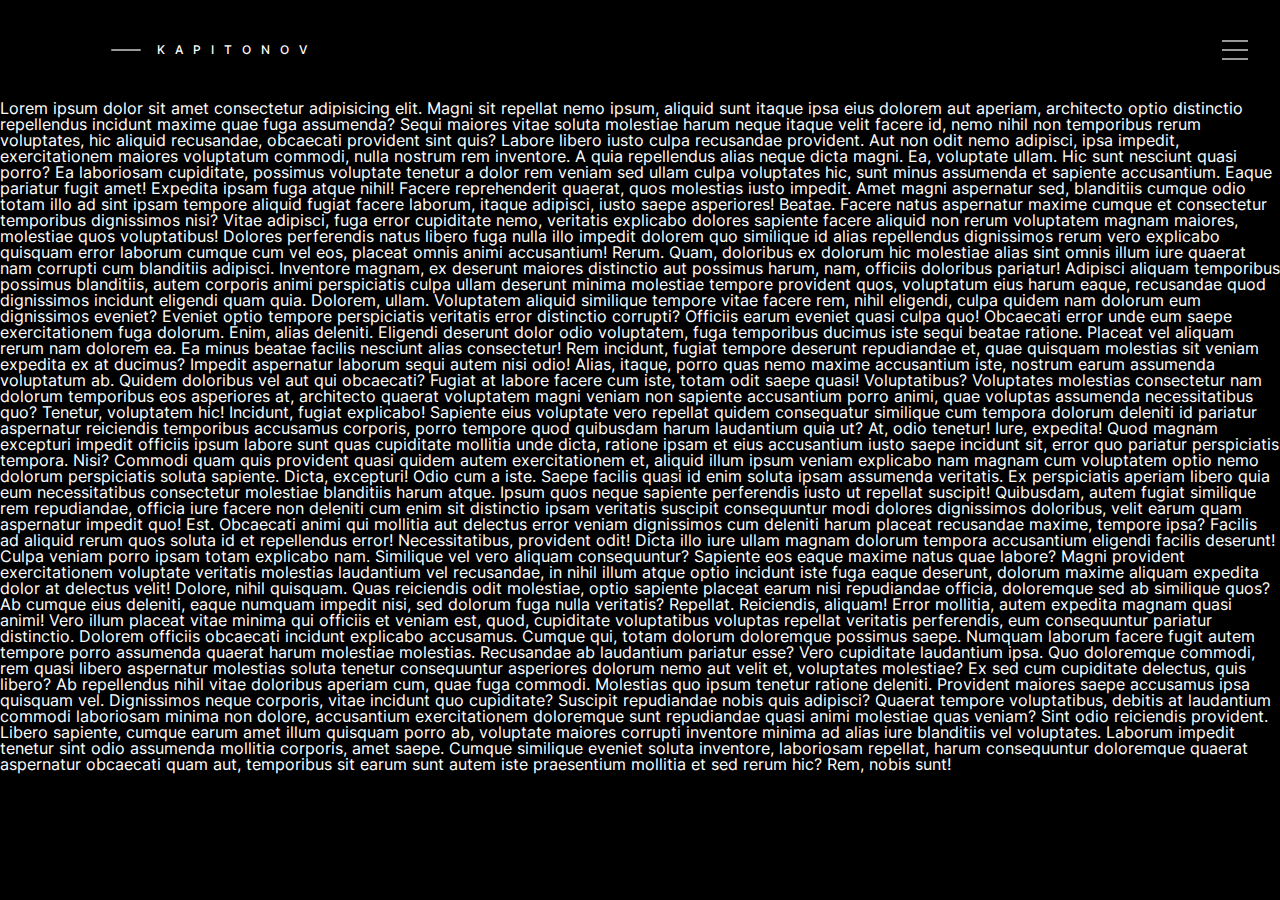
==== index.html @ 50b95941 "first commit" ====
<!DOCTYPE html>
<html lang="en">
<head>
    <title>Project</title>
    <meta charset="UTF-8">
    <meta name="format-detection" content="telephone=no">
    <link rel="stylesheet" href="css/style.min.css">
    <link rel="shortcut icon" href="favicon.ico">
    <meta name="viewport" content="width=device-width, initial-scale=1.0">
</head>

<body>
    <div class="wrapper">
        <!-- *Header -->
        <header class="header">
    <div class="header__container _container">
        <div class="header__body">
            <div class="header__logo header__logo">
                <span class="header__logo-name">
                    <span>i</span><span>v</span><span class="header__logo-inverted">v</span><span>n</span>
                </span>
                <span class="header__logo-surname">
                    <span>K</span>
                    <span>a</span>
                    <span>p</span>
                    <span>i</span>
                    <span>t</span>
                    <span>o</span>
                    <span>n</span>
                    <span>o</span>
                    <span>v</span>
                </span>
            </div>
            <div class="header__button">
                <div class="header__button-container _container">
                    <button class="icon-menu">
                        <span></span>
                        <span></span>
                        <span></span>
                    </button>
                </div>
            </div>
        </div>
    </div>
</header>
        <!-- *Page -->
        <main class="page">
            Lorem ipsum dolor sit amet consectetur adipisicing elit. Magni sit repellat nemo ipsum, aliquid sunt itaque
            ipsa eius dolorem aut aperiam, architecto optio distinctio repellendus incidunt maxime quae fuga assumenda?
            Sequi maiores vitae soluta molestiae harum neque itaque velit facere id, nemo nihil non temporibus rerum
            voluptates, hic aliquid recusandae, obcaecati provident sint quis? Labore libero iusto culpa recusandae
            provident.
            Aut non odit nemo adipisci, ipsa impedit, exercitationem maiores voluptatum commodi, nulla nostrum rem
            inventore. A quia repellendus alias neque dicta magni. Ea, voluptate ullam. Hic sunt nesciunt quasi porro?
            Ea laboriosam cupiditate, possimus voluptate tenetur a dolor rem veniam sed ullam culpa voluptates hic, sunt
            minus assumenda et sapiente accusantium. Eaque pariatur fugit amet! Expedita ipsam fuga atque nihil!
            Facere reprehenderit quaerat, quos molestias iusto impedit. Amet magni aspernatur sed, blanditiis cumque
            odio totam illo ad sint ipsam tempore aliquid fugiat facere laborum, itaque adipisci, iusto saepe
            asperiores! Beatae.
            Facere natus aspernatur maxime cumque et consectetur temporibus dignissimos nisi? Vitae adipisci, fuga error
            cupiditate nemo, veritatis explicabo dolores sapiente facere aliquid non rerum voluptatem magnam maiores,
            molestiae quos voluptatibus!
            Dolores perferendis natus libero fuga nulla illo impedit dolorem quo similique id alias repellendus
            dignissimos rerum vero explicabo quisquam error laborum cumque cum vel eos, placeat omnis animi accusantium!
            Rerum.
            Quam, doloribus ex dolorum hic molestiae alias sint omnis illum iure quaerat nam corrupti cum blanditiis
            adipisci. Inventore magnam, ex deserunt maiores distinctio aut possimus harum, nam, officiis doloribus
            pariatur!
            Adipisci aliquam temporibus possimus blanditiis, autem corporis animi perspiciatis culpa ullam deserunt
            minima molestiae tempore provident quos, voluptatum eius harum eaque, recusandae quod dignissimos incidunt
            eligendi quam quia. Dolorem, ullam.
            Voluptatem aliquid similique tempore vitae facere rem, nihil eligendi, culpa quidem nam dolorum eum
            dignissimos eveniet? Eveniet optio tempore perspiciatis veritatis error distinctio corrupti? Officiis earum
            eveniet quasi culpa quo!
            Obcaecati error unde eum saepe exercitationem fuga dolorum. Enim, alias deleniti. Eligendi deserunt dolor
            odio voluptatem, fuga temporibus ducimus iste sequi beatae ratione. Placeat vel aliquam rerum nam dolorem
            ea.
            Ea minus beatae facilis nesciunt alias consectetur! Rem incidunt, fugiat tempore deserunt repudiandae et,
            quae quisquam molestias sit veniam expedita ex at ducimus? Impedit aspernatur laborum sequi autem nisi odio!
            Alias, itaque, porro quas nemo maxime accusantium iste, nostrum earum assumenda voluptatum ab. Quidem
            doloribus vel aut qui obcaecati? Fugiat at labore facere cum iste, totam odit saepe quasi! Voluptatibus?
            Voluptates molestias consectetur nam dolorum temporibus eos asperiores at, architecto quaerat voluptatem
            magni veniam non sapiente accusantium porro animi, quae voluptas assumenda necessitatibus quo? Tenetur,
            voluptatem hic! Incidunt, fugiat explicabo!
            Sapiente eius voluptate vero repellat quidem consequatur similique cum tempora dolorum deleniti id pariatur
            aspernatur reiciendis temporibus accusamus corporis, porro tempore quod quibusdam harum laudantium quia ut?
            At, odio tenetur!
            Iure, expedita! Quod magnam excepturi impedit officiis ipsum labore sunt quas cupiditate mollitia unde
            dicta, ratione ipsam et eius accusantium iusto saepe incidunt sit, error quo pariatur perspiciatis tempora.
            Nisi?
            Commodi quam quis provident quasi quidem autem exercitationem et, aliquid illum ipsum veniam explicabo nam
            magnam cum voluptatem optio nemo dolorum perspiciatis soluta sapiente. Dicta, excepturi! Odio cum a iste.
            Saepe facilis quasi id enim soluta ipsam assumenda veritatis. Ex perspiciatis aperiam libero quia eum
            necessitatibus consectetur molestiae blanditiis harum atque. Ipsum quos neque sapiente perferendis iusto ut
            repellat suscipit!
            Quibusdam, autem fugiat similique rem repudiandae, officia iure facere non deleniti cum enim sit distinctio
            ipsam veritatis suscipit consequuntur modi dolores dignissimos doloribus, velit earum quam aspernatur
            impedit quo! Est.
            Obcaecati animi qui mollitia aut delectus error veniam dignissimos cum deleniti harum placeat recusandae
            maxime, tempore ipsa? Facilis ad aliquid rerum quos soluta id et repellendus error! Necessitatibus,
            provident odit!
            Dicta illo iure ullam magnam dolorum tempora accusantium eligendi facilis deserunt! Culpa veniam porro ipsam
            totam explicabo nam. Similique vel vero aliquam consequuntur? Sapiente eos eaque maxime natus quae labore?
            Magni provident exercitationem voluptate veritatis molestias laudantium vel recusandae, in nihil illum atque
            optio incidunt iste fuga eaque deserunt, dolorum maxime aliquam expedita dolor at delectus velit! Dolore,
            nihil quisquam.
            Quas reiciendis odit molestiae, optio sapiente placeat earum nisi repudiandae officia, doloremque sed ab
            similique quos? Ab cumque eius deleniti, eaque numquam impedit nisi, sed dolorum fuga nulla veritatis?
            Repellat.
            Reiciendis, aliquam! Error mollitia, autem expedita magnam quasi animi! Vero illum placeat vitae minima qui
            officiis et veniam est, quod, cupiditate voluptatibus voluptas repellat veritatis perferendis, eum
            consequuntur pariatur distinctio.
            Dolorem officiis obcaecati incidunt explicabo accusamus. Cumque qui, totam dolorum doloremque possimus
            saepe. Numquam laborum facere fugit autem tempore porro assumenda quaerat harum molestiae molestias.
            Recusandae ab laudantium pariatur esse?
            Vero cupiditate laudantium ipsa. Quo doloremque commodi, rem quasi libero aspernatur molestias soluta
            tenetur consequuntur asperiores dolorum nemo aut velit et, voluptates molestiae? Ex sed cum cupiditate
            delectus, quis libero?
            Ab repellendus nihil vitae doloribus aperiam cum, quae fuga commodi. Molestias quo ipsum tenetur ratione
            deleniti. Provident maiores saepe accusamus ipsa quisquam vel. Dignissimos neque corporis, vitae incidunt
            quo cupiditate?
            Suscipit repudiandae nobis quis adipisci? Quaerat tempore voluptatibus, debitis at laudantium commodi
            laboriosam minima non dolore, accusantium exercitationem doloremque sunt repudiandae quasi animi molestiae
            quas veniam? Sint odio reiciendis provident.
            Libero sapiente, cumque earum amet illum quisquam porro ab, voluptate maiores corrupti inventore minima ad
            alias iure blanditiis vel voluptates. Laborum impedit tenetur sint odio assumenda mollitia corporis, amet
            saepe.
            Cumque similique eveniet soluta inventore, laboriosam repellat, harum consequuntur doloremque quaerat
            aspernatur obcaecati quam aut, temporibus sit earum sunt autem iste praesentium mollitia et sed rerum hic?
            Rem, nobis sunt!
        </main>
        <!-- *footer -->
        <footer class="footer">
    <div class="footer__container _container">
        
    </div>
</footer>
    </div>
    <div class="popup popup_popup">
	<div class="popup__content">
		<div class="popup__body">
			<div class="popup__close"></div>
		</div>
	</div>
</div>
<div class="popup popup_massagename-message">
	<div class="popup__content">
		<div class="popup__body">
			<div class="popup__close"></div>
		</div>
	</div>
</div>
<div class="popup popup_video">
	<div class="popup__content">
		<div class="popup__body">
			<div class="popup__close popup__close_video"></div>
			<div class="popup__video _video"></div>
		</div>
	</div>
</div>

    <!-- Swiper -->
<!-- <script src="https://unpkg.com/swiper/swiper-bundle.min.js"></script> -->
<script src="js/vendors.min.js"></script>
<script src="js/app.min.js"></script>
</body>

</html>
---- css/style.min.css ----
@font-face {
  font-family: "icons";
  font-display: swap;
  src: url("../fonts/icons.woff2") format("woff2"), url("../fonts/icons.woff") format("woff");
  font-weight: 400;
  font-style: normal;
}
@font-face {
  font-family: "inter";
  font-display: swap;
  src: url("../fonts/inter-500.woff2") format("woff2"), url("../fonts/inter-500.woff") format("woff");
  font-weight: 500;
  font-style: normal;
}
@font-face {
  font-family: "inter";
  font-display: swap;
  src: url("../fonts/inter-regular.woff2") format("woff2"), url("../fonts/inter-regular.woff") format("woff");
  font-weight: 400;
  font-style: normal;
}
[class^=_icon-]:before,
[class*=" _icon-"]:before {
  font-family: "icons";
  font-style: normal;
  font-weight: normal;
  font-variant: normal;
  text-transform: none;
  line-height: 1;
  -webkit-font-smoothing: antialiased;
  -moz-osx-font-smoothing: grayscale;
}

._icon-subscribe:before {
  content: "\e909";
}

._icon-mail:before {
  content: "\e906";
}

._icon-arrow-right:before {
  content: "\e900";
}

._icon-audio:before {
  content: "\e901";
}

._icon-basket:before {
  content: "\e902";
}

._icon-calendar:before {
  content: "\e903";
}

._icon-facebook:before {
  content: "\e904";
}

._icon-instagram:before {
  content: "\e905";
}

._icon-phone:before {
  content: "\e907";
}

._icon-telegram:before {
  content: "\e908";
}

._icon-vk:before {
  content: "\e90a";
}

._icon-whatsupp:before {
  content: "\e90b";
}

._icon-youtube:before {
  content: "\e90c";
}

* {
  padding: 0px;
  margin: 0px;
  border: 0px;
}

*,
*:before,
*:after {
  box-sizing: border-box;
}

aside,
nav,
footer,
header,
section {
  display: block;
}

html {
  font-size: 1rempx;
}

html,
body {
  height: 100%;
  min-width: 320px;
}

body {
  line-height: 1;
  font-family: "inter";
  -ms-text-size-adjust: 100%;
  -moz-text-size-adjust: 100%;
  -webkit-text-size-adjust: 100%;
}

input,
button,
textarea {
  font-family: "inter";
  font-size: inherit;
}

input::-ms-clear {
  display: none;
}

button {
  cursor: pointer;
  background-color: inherit;
}

button::-moz-focus-inner {
  padding: 0;
  border: 0;
}

a,
a:visited {
  text-decoration: none;
}

a:hover {
  text-decoration: none;
}

ul li {
  list-style: none;
}

img {
  vertical-align: top;
}

h1,
h2,
h3,
h4,
h5,
h6 {
  font-weight: inherit;
  font-size: inherit;
}

body {
  color: #fff;
}
body._lock {
  overflow: hidden;
}

.wrapper {
  width: 100%;
  min-height: 100%;
  overflow: hidden;
  display: flex;
  flex-direction: column;
  background-color: #000000;
}
._container {
  max-width: 1255px;
  margin: 0 auto;
  padding-right: 20px;
  padding-left: 20px;
}

.btn {
  display: inline-flex;
  padding: 0px 0px;
}
.btn._fw {
  width: 100%;
}

.select {
  position: relative;
  z-index: 2;
}
.select__item {
  position: relative;
}
.select__title {
  color: #000;
  border: 1px solid #d9d9d9;
  background-color: #fff;
  cursor: pointer;
  border-radius: 4px;
}
@media (max-width: 63.99875empx) {
  .select__title {
    font-size: 18px;
  }
}
.select__value {
  display: flex;
  font-size: 14px;
  height: 30px;
  padding: 0px 15px;
  align-items: center;
  justify-content: space-between;
  flex-direction: row-reverse;
}
.select__value span {
  height: 1em;
  overflow: hidden;
  display: -webkit-box;
  -webkit-line-clamp: 1;
  -webkit-box-orient: vertical;
}
.select__value:before {
  content: "";
  display: inline-block;
  transition: all 0.3s ease 0s;
  width: 11px;
  height: 7px;
  background: url("../img/icons/select.svg") center/100% no-repeat;
}
.select__input {
  width: 100%;
  background-color: transparent;
  height: 100%;
}
.select__options {
  color: #000;
  position: absolute;
  top: 30px;
  border-radius: 0 0 4px 4px;
  min-width: 100%;
  left: 0;
  background-color: #fff;
  border: 1px solid #d9d9d9;
  border-top: 0;
  font-size: 14px;
  padding: 10px 0px 5px 0px;
}
@media (max-width: 63.99875empx) {
  .select__options {
    font-size: 18px;
  }
}
.select__option {
  cursor: pointer;
  padding: 5px 15px;
  margin: 0px 0px 0px 0px;
}
@media (any-hover: hover) {
  .select__option:hover {
    background: #d9d9d9;
  }
}
.select._active {
  z-index: 5;
}
.select._active .select__value:before {
  transform: rotate(-180deg);
}
.select._active .select__options {
  display: block;
}

input[type=text],
input[type=email],
input[type=tel],
textarea {
  -webkit-appearance: none;
  -moz-appearance: none;
  appearance: none;
}
input[type=text]:focus,
input[type=email]:focus,
input[type=tel]:focus,
textarea:focus {
  outline: none;
}

.input {
  border-radius: 0 !important;
  width: 100%;
  height: 100%;
  display: block;
  padding: 0px 20px;
  background-color: transparent;
}
textarea.input {
  resize: none;
}

.checkbox {
  position: relative;
  z-index: 2;
  display: inline-block;
}
.checkbox__input {
  position: absolute;
  width: 0;
  height: 0;
  opacity: 0;
  visibility: hidden;
}
.checkbox__input:checked + .checkbox__text:before {
  background: blue url("../img/icons/check.svg") center no-repeat;
}
.checkbox__text {
  display: inline-flex;
  align-items: center;
  position: relative;
  font-size: 16px;
  color: #000;
  letter-spacing: -0.3px;
  line-height: 1.25;
  cursor: pointer;
}
.checkbox__text:before {
  content: "";
  align-self: flex-start;
  margin: 0px 14px 0px 0px;
  flex: 0 0 20px;
  left: 0;
  top: 0;
  width: 20px;
  height: 18px;
  background: #fff;
  border: 1px solid #a7a9ac;
}
.checkbox a {
  color: blue;
  text-decoration: underline;
}
@media (any-hover: hover) {
  .checkbox a:hover {
    text-decoration: none;
  }
}
.checkbox._error .checkbox__text:before {
  border: 1px solid #ee1212;
}

.options {
  display: flex;
  flex-direction: column;
  align-items: flex-start;
}
.options__item {
  position: relative;
  cursor: pointer;
}
.options__input {
  position: absolute;
  width: 0;
  height: 0;
  opacity: 0;
  left: 0;
  top: 0;
  visibility: hidden;
}
.options__input:checked + .options__text:after {
  transform: scale(1);
}
.options__text {
  display: inline-flex;
  align-items: center;
  position: relative;
  font-size: 16px;
  color: #000;
  letter-spacing: -0.3px;
  line-height: 1.25;
}
.options__text:before {
  content: "";
  align-self: flex-start;
  margin: 0px 14px 0px 0px;
  flex: 0 0 20px;
  left: 0;
  top: 0;
  border-radius: 50%;
  width: 20px;
  height: 18px;
  background: #fff;
  border: 1px solid #a7a9ac;
}
.options__text:after {
  content: "";
  transition: all 0.3s ease 0s;
  transform: scale(0);
  width: 10px;
  height: 10px;
  border-radius: 50%;
  background-color: blue;
  position: absolute;
  left: 5px;
  top: 4px;
}

.quantity {
  width: 88px;
  height: 40px;
  display: flex;
  border: 1px solid rgba(166, 166, 166, 0.45);
}
.quantity__button {
  flex: 0 0 30px;
  position: relative;
  cursor: pointer;
}
.quantity__button::before, .quantity__button::after {
  content: "";
  position: absolute;
  top: 50%;
  left: 50%;
  transition: all 0.3s ease 0s;
  margin: 0px 0px 0px -4.5px;
  background-color: #a6a6a6;
  width: 9px;
  height: 1px;
}
@media (any-hover: hover) {
  .quantity__button:hover::before, .quantity__button:hover::after {
    background-color: rgba(0, 0, 0, 0.5);
  }
}
.quantity__button_plus::before {
  transform: rotate(-90deg);
}
.quantity__input {
  flex: 1 1 auto;
}
.quantity__input input {
  height: 100%;
  color: #a6a6a6;
  font-size: 12px;
  width: 100%;
  text-align: center;
}

.range__slider {
  margin: 0px 0px 30px 0px;
}
.range__inputs {
  display: flex;
  justify-content: space-between;
}
.range__inputs .input {
  height: 40px;
  border: 1px solid gray;
  border-radius: 4px;
  padding: 0px 10px;
}
.range__inputs .input:not(:last-child) {
  margin: 0px 20px 0px 0px;
}

._ibg {
  position: relative;
}
._ibg img {
  position: absolute;
  width: 100%;
  height: 100%;
  top: 0;
  left: 0;
  object-fit: cover;
}

._video {
  position: relative;
  overflow: hidden;
  height: 0;
  padding-bottom: 56.25%;
}
._video video,
._video iframe,
._video object,
._video embed {
  position: absolute;
  top: 0;
  left: 0;
  width: 100%;
  height: 100%;
}

.videobg video,
.videobg iframe,
.videobg object,
.videobg embed {
  position: fixed;
  top: 50%;
  left: 50%;
  min-width: 100%;
  min-height: 100%;
  width: auto;
  height: auto;
  z-index: -100;
  transform: translateX(-50%) translateY(-50%);
  background-size: cover;
}

#map {
  background: url("../img/icons/loading.gif") center/50px no-repeat;
}

.swiper {
  overflow: hidden;
}

.swiper-wrapper {
  width: 100%;
  height: 100%;
  box-sizing: content-box;
  display: flex;
  position: relative;
}

.swiper-container-vertical .swiper-wrapper {
  flex-direction: column;
}

.swiper-container-autoheight .swiper-wrapper {
  align-items: flex-start;
}

.swiper-container-initialized .swiper-slide {
  flex-shrink: 0;
}

.swiper-container-android .swiper-slide,
.swiper-container-android .swiper-wrapper {
  transform: translate3d(0px, 0, 0);
}

.swiper-button-lock {
  display: none !important;
}

._tabs-block {
  display: none;
}
._tabs-block._active {
  display: block;
}

._item._pc:hover ._item__content, ._item._change ._item__content {
  opacity: 1;
  visibility: visible;
  transform: translate(0px, 0px);
}

._item {
  position: relative;
}
._item__link {
  color: inherit;
  cursor: pointer;
  user-select: none;
}
._item__content {
  position: absolute;
  min-width: 100%;
  top: 100%;
  left: 0;
  background-color: #fff;
  z-index: 5;
  opacity: 0;
  visibility: hidden;
  transform: translate(0px, 10%);
  transition: all 0.3s ease 0s;
}

@keyframes hide {
  0% {
    visibility: visible;
    height: 100px;
  }
  100% {
    visibility: hidden;
    width: 0;
    flex: 0 0 0;
    height: 0;
    margin: 0;
    padding: 0;
    font-size: 0;
  }
}
.popup {
  -webkit-overflow-scrolling: touch;
  z-index: 100;
  padding: 30px 10px;
  position: fixed;
  top: 0px;
  left: 0;
  width: 100%;
  height: 100%;
  transition: visibility 0.8s ease 0s;
  visibility: hidden;
}
.popup::before {
  content: "";
  background-color: rgba(0, 0, 0, 0.9);
  position: fixed;
  width: 100%;
  height: 100%;
  top: 0;
  left: 0;
  opacity: 0;
  transition: opacity 0.8s ease 0s;
}
.popup._active {
  overflow: auto;
  visibility: visible;
}
.popup._active::before {
  opacity: 1;
}
.popup._active .popup__body {
  transition: all 0.3s ease 0.2s;
  transform: scale(1);
}
.popup__content {
  display: flex;
  justify-content: center;
  align-items: center;
  min-height: 100%;
  flex: 1 1 auto;
  width: 100%;
}
.popup__body {
  transform: scale(0);
  transition: all 0.3s ease 0s;
  background-color: #666;
  padding: 50px;
  width: 100%;
  max-width: 800px;
}
.popup__close {
  width: 18px;
  height: 18px;
  position: absolute;
  top: 3px;
  right: 3px;
  cursor: pointer;
  z-index: 30;
  background: url("../img/icons/close.svg") 0 0 no-repeat;
}

.header__body {
  display: flex;
  justify-content: space-between;
  align-items: center;
  min-height: 100px;
}
.header__logo {
  font-size: 12px;
  line-height: 166.6666666667%;
  text-transform: uppercase;
  font-weight: 500;
  display: flex;
  min-height: 6.4166666667em;
  user-select: none;
}
.header__logo-name {
  display: flex;
  align-items: center;
  margin: 0px 1.6666666667em 0px 0px;
}
@media (any-hover: hover) {
  .header__logo-name:hover span {
    opacity: 1;
    visibility: visible;
  }
}
.header__logo-name span {
  opacity: 0;
  visibility: hidden;
}
@media (any-hover: hover) {
  .header__logo-name span {
    transition: all 0.8s ease 0s;
  }
}
.header__logo-name span:not(:last-child) {
  margin: 0px 0.8333333333em 0px 0px;
}
.header__logo-inverted {
  transform: rotate(180deg);
}
.header__logo-surname {
  display: flex;
  align-items: center;
}
.header__logo-surname::before {
  content: "";
  width: 2.5em;
  height: 0.125em;
  background: #999999;
  border-radius: 0.8333333333em;
  margin: 0px 1.3333333333em 0px 0px;
}
.header__logo-surname span:not(:last-child) {
  margin: 0px 0.8333333333em 0px 0px;
}
.header__button {
  display: block;
  position: fixed;
  width: 100%;
  left: 0;
  top: 40px;
}
.header__button-container {
  display: flex;
  justify-content: flex-end;
}

.icon-menu {
  display: block;
  position: relative;
  width: 26px;
  height: 20px;
  cursor: pointer;
  z-index: 5;
}
.icon-menu span {
  transition: all 0.3s ease 0s;
  position: absolute;
  left: 0px;
  width: 100%;
  height: 2px;
  background-color: #999999;
}
.icon-menu span:nth-child(2) {
  top: 50%;
  transform: translate(0px, -50%) scale(1);
}
.icon-menu span:first-child {
  top: 0;
}
.icon-menu span:last-child {
  bottom: 0;
}
.icon-menu._active span:nth-child(2) {
  transform: translate(0px, -50%) scale(0);
}
.icon-menu._active span:first-child {
  transform: translate(0px, -50%) rotate(-45deg);
  top: 50%;
}
.icon-menu._active span:last-child {
  transform: translate(0px, 50%) rotate(45deg);
  bottom: 50%;
}

.page {
  flex: 1 1 auto;
}
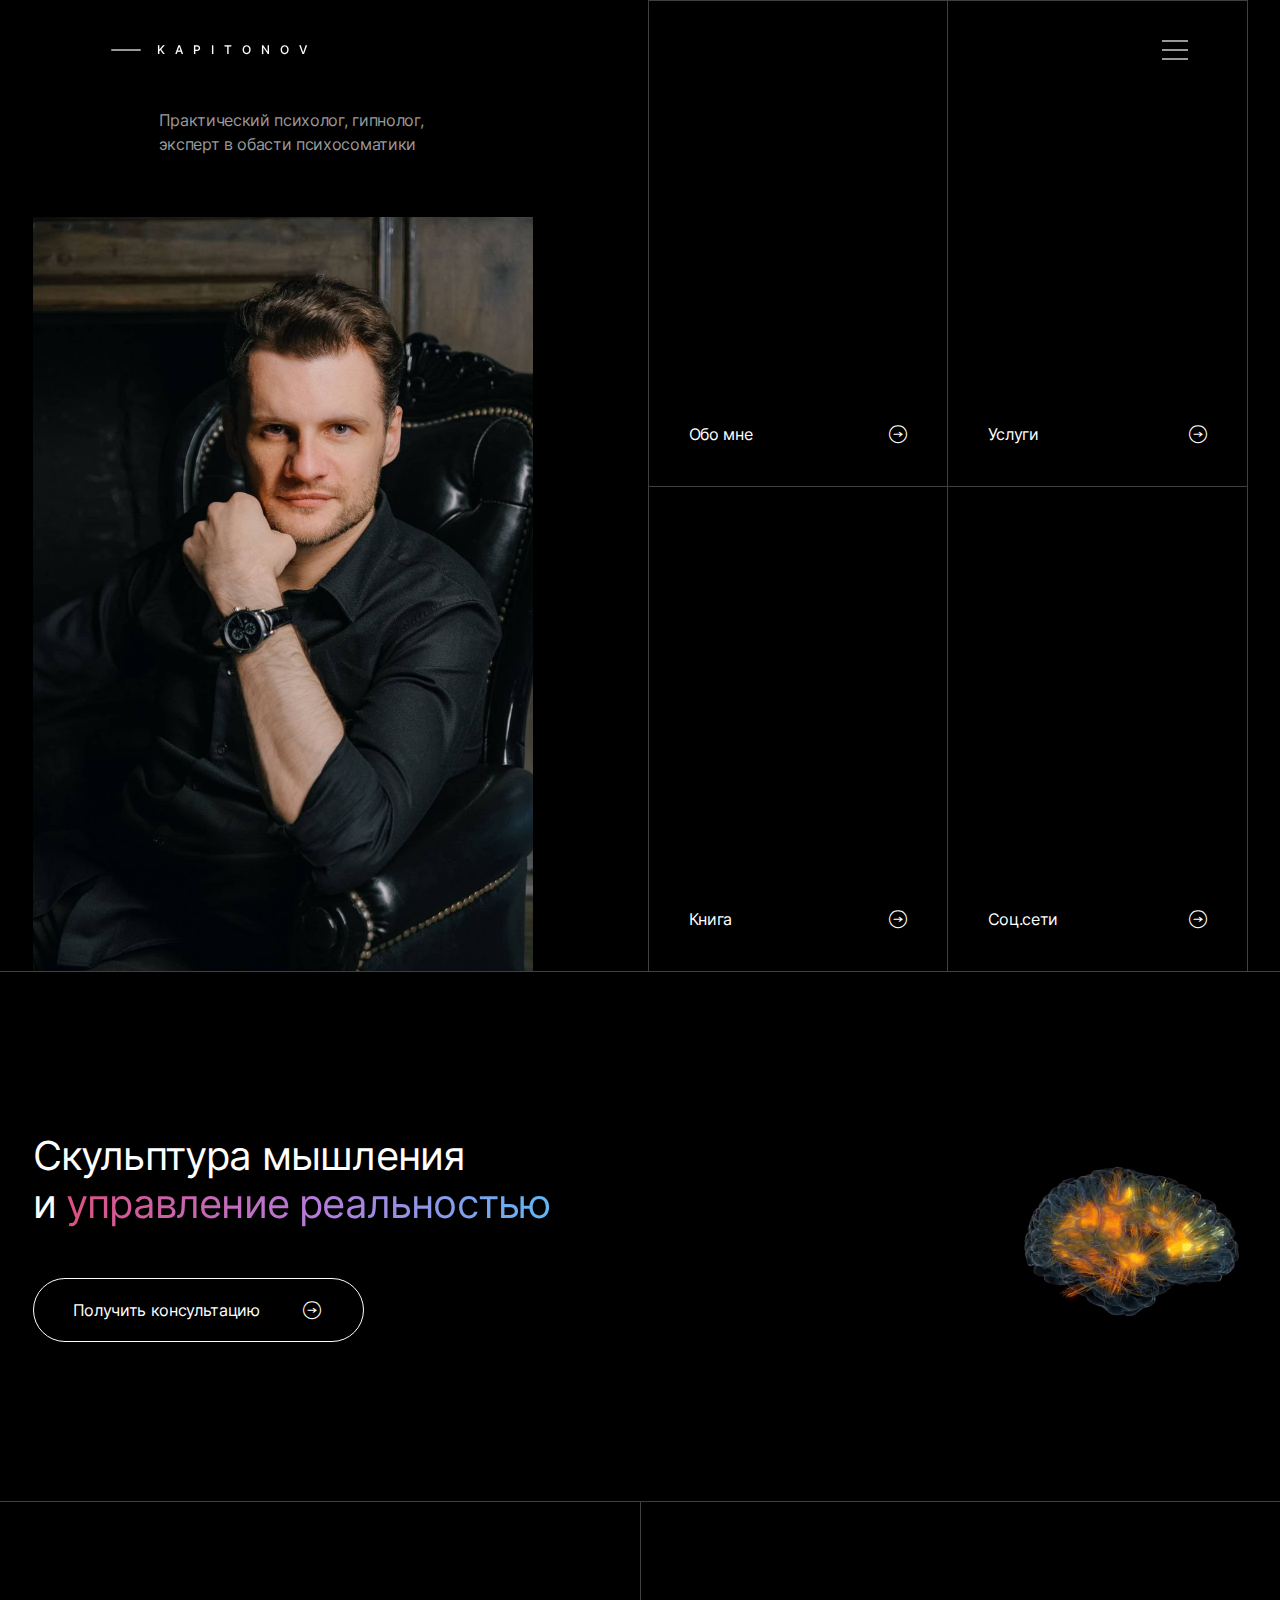
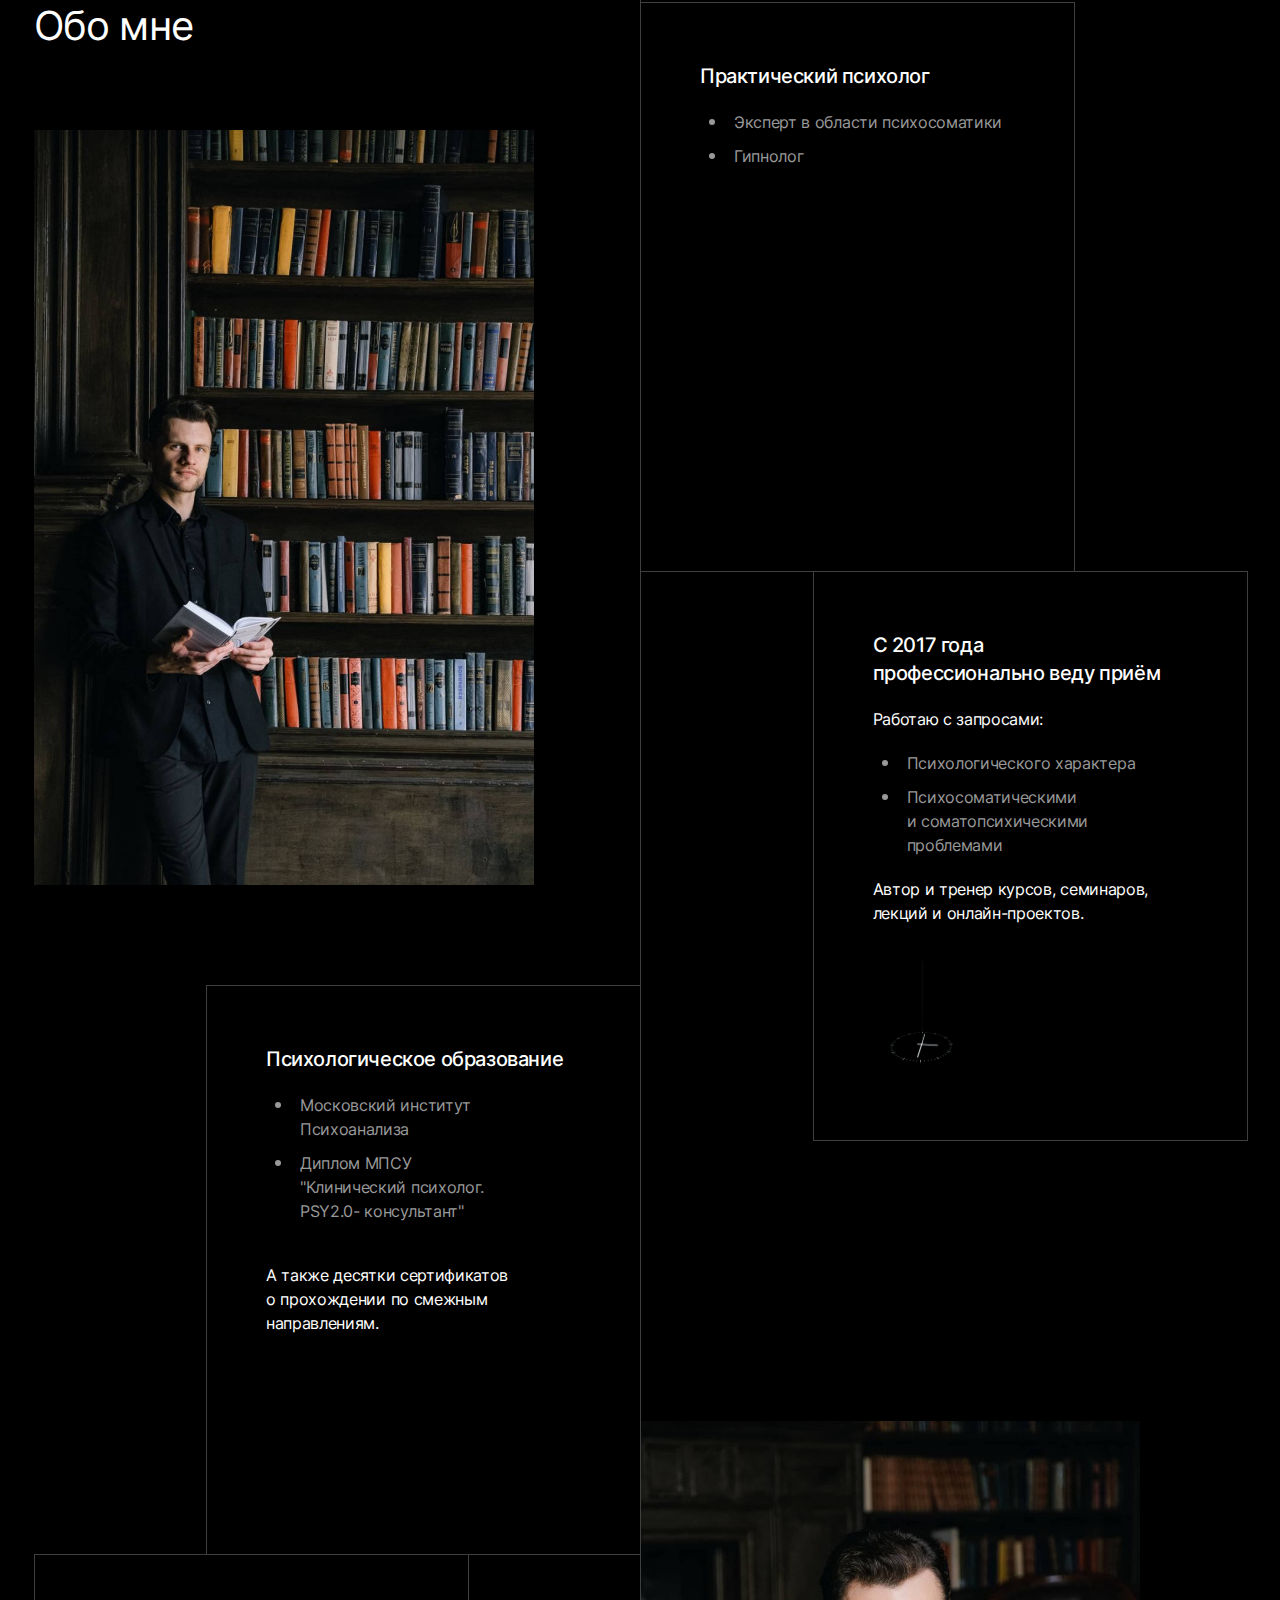
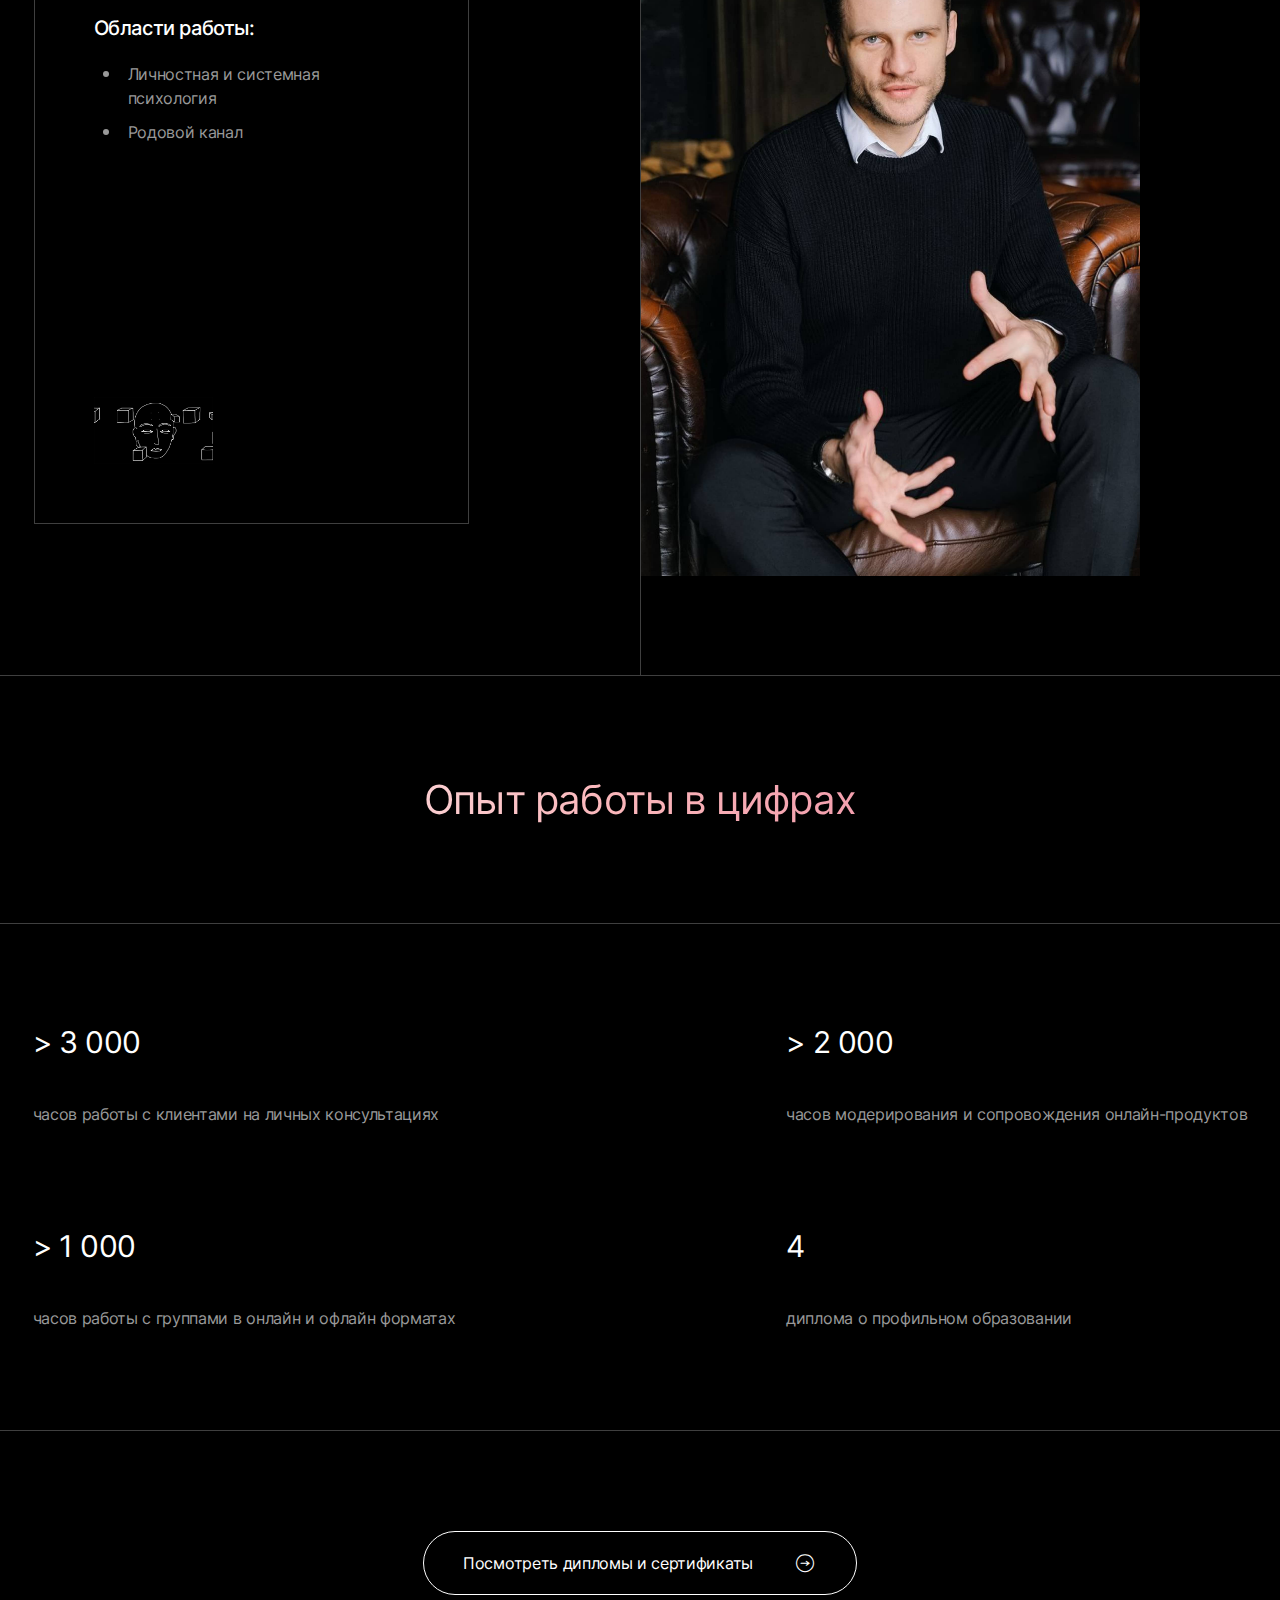
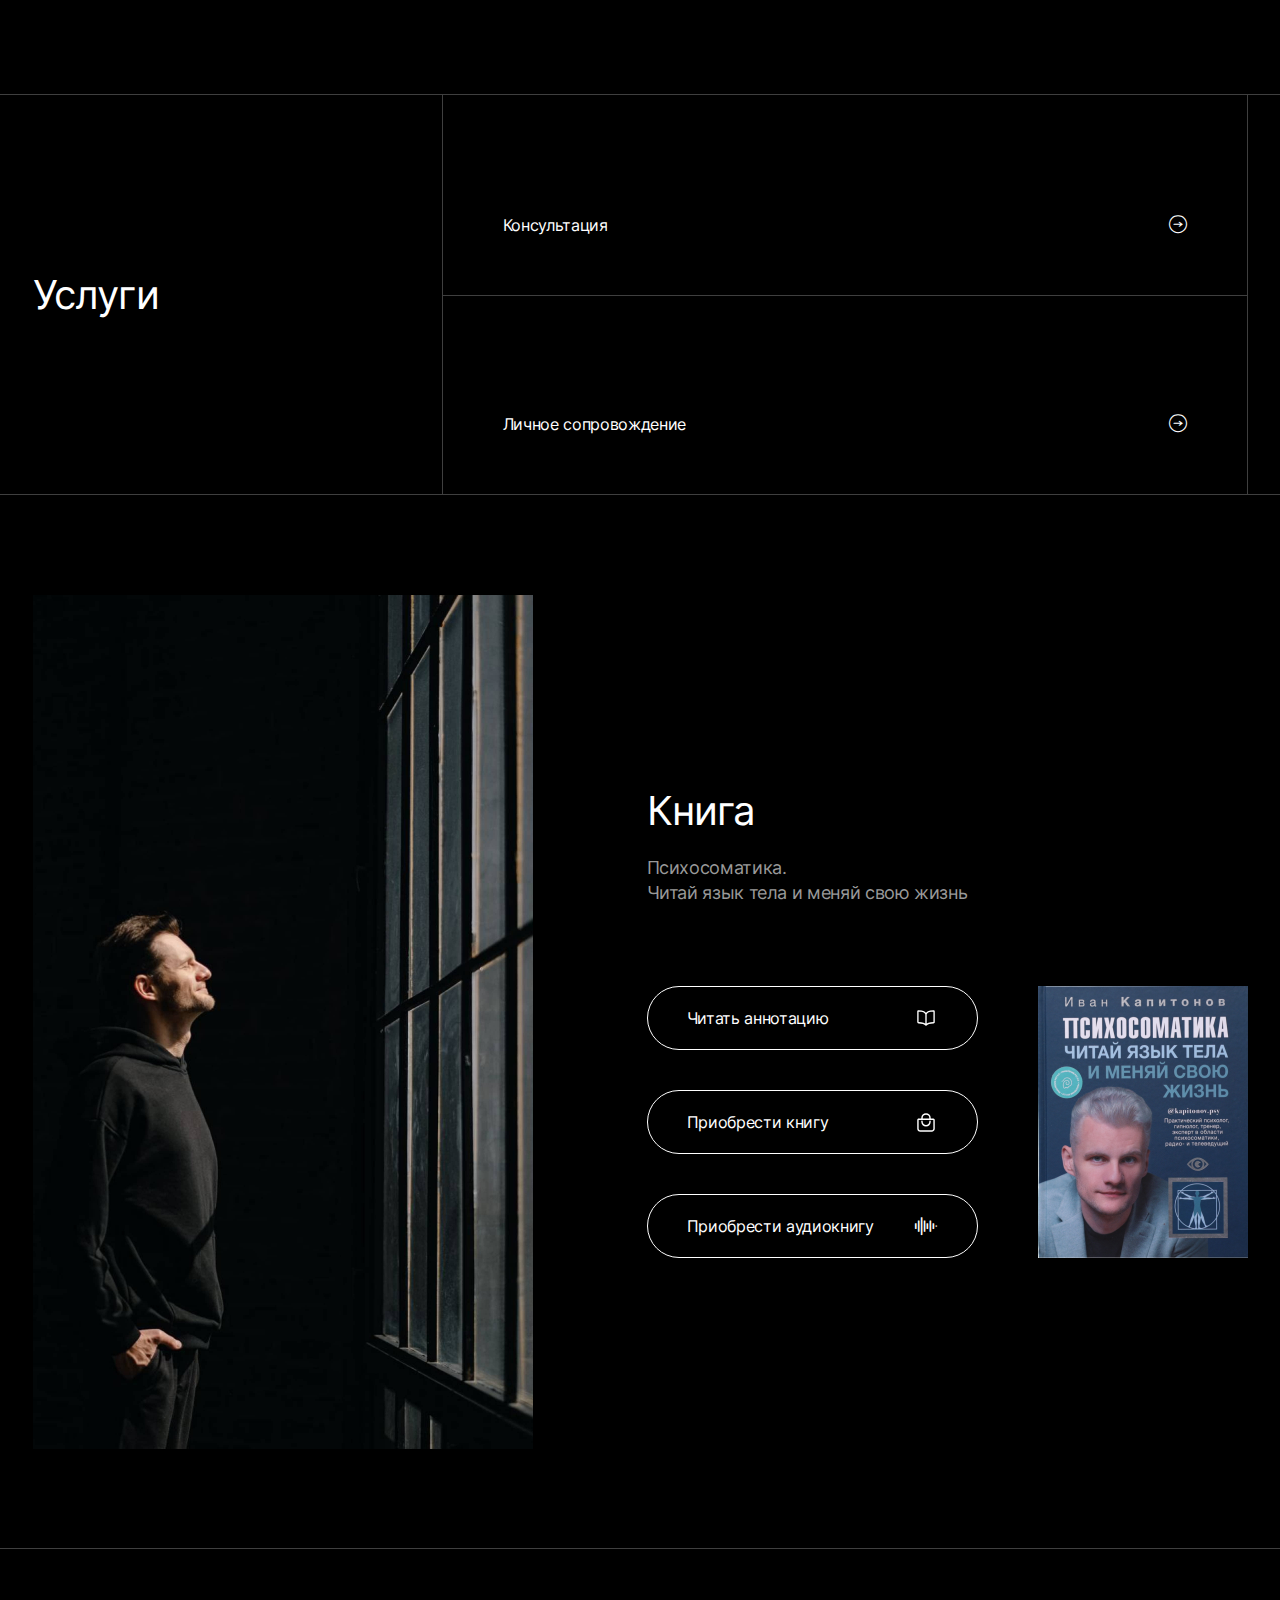
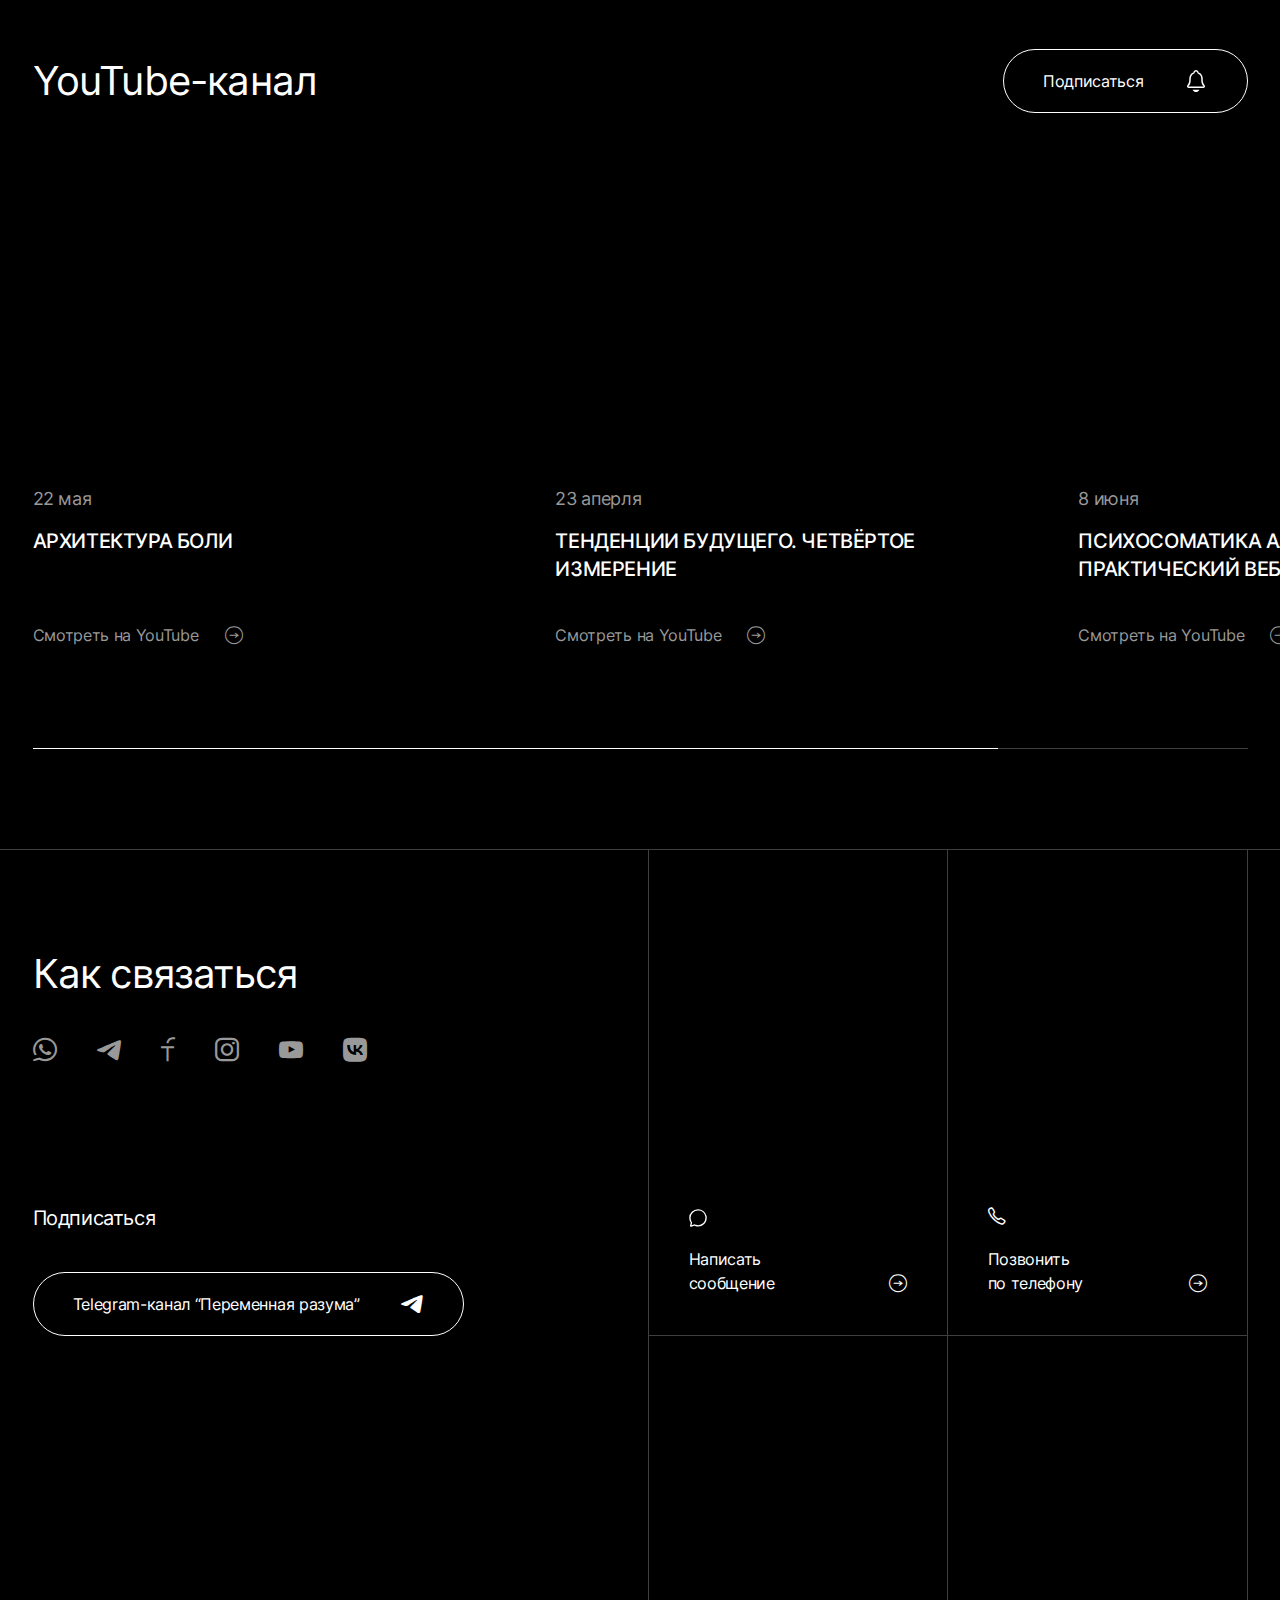
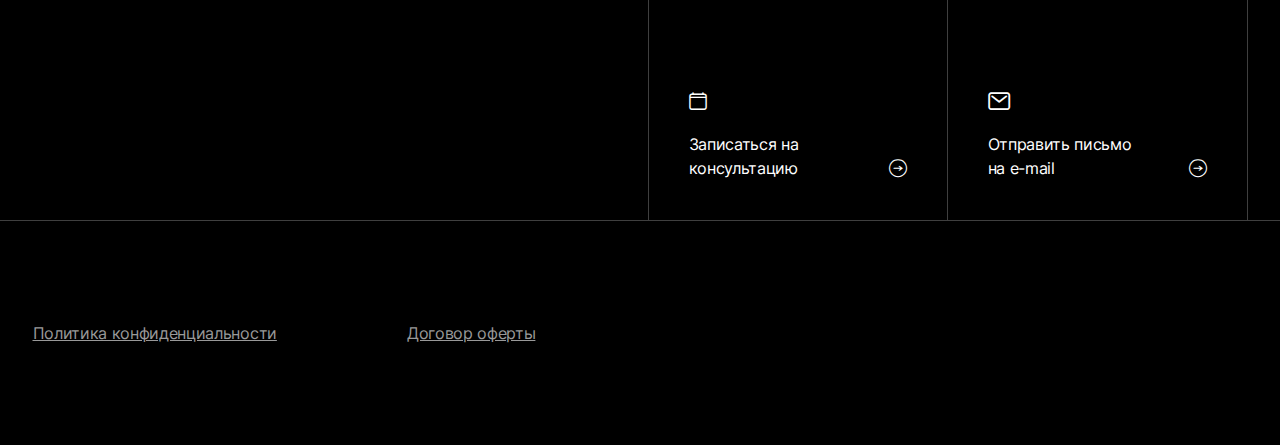
==== commit a6d3e2af: "вфвф" ====
--- a/index.html
+++ b/index.html
@@ -1,7 +1,7 @@
 <!DOCTYPE html>
 <html lang="en">
 <head>
-    <title>Project</title>
+    <title>Main</title>
     <meta charset="UTF-8">
     <meta name="format-detection" content="telephone=no">
     <link rel="stylesheet" href="css/style.min.css">
@@ -9,30 +9,36 @@
     <meta name="viewport" content="width=device-width, initial-scale=1.0">
 </head>
 
+<style>
+    .page {
+        min-height: 110vh;
+    }
+</style>
+
 <body>
     <div class="wrapper">
         <!-- *Header -->
         <header class="header">
-    <div class="header__container _container">
-        <div class="header__body">
-            <div class="header__logo header__logo">
-                <span class="header__logo-name">
-                    <span>i</span><span>v</span><span class="header__logo-inverted">v</span><span>n</span>
-                </span>
-                <span class="header__logo-surname">
-                    <span>K</span>
-                    <span>a</span>
-                    <span>p</span>
-                    <span>i</span>
-                    <span>t</span>
-                    <span>o</span>
-                    <span>n</span>
-                    <span>o</span>
-                    <span>v</span>
-                </span>
-            </div>
-            <div class="header__button">
-                <div class="header__button-container _container">
+    <div class="header__wrapper _lp">
+        <div class="header__container _container">
+            <div class="header__body">
+                <a href="index.html" class="header__logo header__logo _scrolltop">
+                    <span class="header__logo-name">
+                        <span>i</span><span>v</span><span class="header__logo-inverted">v</span><span>n</span>
+                    </span>
+                    <span class="header__logo-surname">
+                        <span>K</span>
+                        <span>a</span>
+                        <span>p</span>
+                        <span>i</span>
+                        <span>t</span>
+                        <span>o</span>
+                        <span>n</span>
+                        <span>o</span>
+                        <span>v</span>
+                    </span>
+                </a>
+                <div class="header__button">
                     <button class="icon-menu">
                         <span></span>
                         <span></span>
@@ -43,122 +49,705 @@
         </div>
     </div>
 </header>
+<div class="menu">
+    <div class="menu__container _container">
+        <nav class="menu__body">
+            <ul class="menu__list">
+                <li class="menu__item">
+                    <a href="index.html" class="menu__link _active">
+                        Главная
+                    </a>
+                </li>
+                <li class="menu__item">
+                    <a href="" class="menu__link">
+                        Услуги
+                    </a>
+                </li>
+                <li class="menu__item">
+                    <a href="" class="menu__link">
+                        Книга
+                    </a>
+                </li>
+                <li class="menu__item">
+                    <a href="" class="menu__link">
+                        Связаться
+                    </a>
+                </li>
+            </ul>
+            <div class="menu__big-links main-links main-links_gray">
+                <a href="http://t.me/IvanKapitonov" class="main-link" target="_blank">
+                    <span class="main-link__icon main-link__icon_top">
+                        <img src="img/icons/message.svg" alt="">
+                    </span>
+                    <div class="main-link__content">
+                        <span class="main-link__text">
+                            Написать
+                            <span class="_db-block">сообщение</span>
+                        </span>
+                        <span class="main-link__icon main-link__icon_next _icon-arrow-right"></span>
+                    </div>
+                </a>
+                <a href="tel:+89652362772" class="main-link">
+                    <span class="main-link__icon main-link__icon_top _icon-phone">
+                    </span>
+                    <div class="main-link__content">
+                        <span class="main-link__text">
+                            Позвонить
+                            <span class="_db-block">по телефону</span>
+                        </span>
+                        <span class="main-link__icon main-link__icon_next _icon-arrow-right"></span>
+                    </div>
+                </a>
+                <a href="consult.html" class="main-link">
+                    <span class="main-link__icon main-link__icon_top _icon-calendar">
+                    </span>
+                    <div class="main-link__content">
+                        <span class="main-link__text">
+                            <span class="_no-wrap">Записаться <span class="_hide-mob">на</span></span>
+                            <span class="_db-block">консультацию</span>
+                        </span>
+                        <span class="main-link__icon main-link__icon_next _icon-arrow-right"></span>
+                    </div>
+                </a>
+                <a href="mailto:kapitonov.ivan@bk.ru" class="main-link" target="_blank">
+                    <span class="main-link__icon main-link__icon_top _icon-mail">
+                    </span>
+                    <div class="main-link__content">
+                        <span class="main-link__text">
+                            <span class="_no-wrap">Отправить <span class="_hide-mob">письмо</span></span>
+                            <span class="_db-block">
+                                на e-mail
+                            </span>
+                        </span>
+                        <span class="main-link__icon main-link__icon_next _icon-arrow-right"></span>
+                    </div>
+                </a>
+            </div>
+        </nav>
+    </div>
+</div>
         <!-- *Page -->
         <main class="page">
-            Lorem ipsum dolor sit amet consectetur adipisicing elit. Magni sit repellat nemo ipsum, aliquid sunt itaque
-            ipsa eius dolorem aut aperiam, architecto optio distinctio repellendus incidunt maxime quae fuga assumenda?
-            Sequi maiores vitae soluta molestiae harum neque itaque velit facere id, nemo nihil non temporibus rerum
-            voluptates, hic aliquid recusandae, obcaecati provident sint quis? Labore libero iusto culpa recusandae
-            provident.
-            Aut non odit nemo adipisci, ipsa impedit, exercitationem maiores voluptatum commodi, nulla nostrum rem
-            inventore. A quia repellendus alias neque dicta magni. Ea, voluptate ullam. Hic sunt nesciunt quasi porro?
-            Ea laboriosam cupiditate, possimus voluptate tenetur a dolor rem veniam sed ullam culpa voluptates hic, sunt
-            minus assumenda et sapiente accusantium. Eaque pariatur fugit amet! Expedita ipsam fuga atque nihil!
-            Facere reprehenderit quaerat, quos molestias iusto impedit. Amet magni aspernatur sed, blanditiis cumque
-            odio totam illo ad sint ipsam tempore aliquid fugiat facere laborum, itaque adipisci, iusto saepe
-            asperiores! Beatae.
-            Facere natus aspernatur maxime cumque et consectetur temporibus dignissimos nisi? Vitae adipisci, fuga error
-            cupiditate nemo, veritatis explicabo dolores sapiente facere aliquid non rerum voluptatem magnam maiores,
-            molestiae quos voluptatibus!
-            Dolores perferendis natus libero fuga nulla illo impedit dolorem quo similique id alias repellendus
-            dignissimos rerum vero explicabo quisquam error laborum cumque cum vel eos, placeat omnis animi accusantium!
-            Rerum.
-            Quam, doloribus ex dolorum hic molestiae alias sint omnis illum iure quaerat nam corrupti cum blanditiis
-            adipisci. Inventore magnam, ex deserunt maiores distinctio aut possimus harum, nam, officiis doloribus
-            pariatur!
-            Adipisci aliquam temporibus possimus blanditiis, autem corporis animi perspiciatis culpa ullam deserunt
-            minima molestiae tempore provident quos, voluptatum eius harum eaque, recusandae quod dignissimos incidunt
-            eligendi quam quia. Dolorem, ullam.
-            Voluptatem aliquid similique tempore vitae facere rem, nihil eligendi, culpa quidem nam dolorum eum
-            dignissimos eveniet? Eveniet optio tempore perspiciatis veritatis error distinctio corrupti? Officiis earum
-            eveniet quasi culpa quo!
-            Obcaecati error unde eum saepe exercitationem fuga dolorum. Enim, alias deleniti. Eligendi deserunt dolor
-            odio voluptatem, fuga temporibus ducimus iste sequi beatae ratione. Placeat vel aliquam rerum nam dolorem
-            ea.
-            Ea minus beatae facilis nesciunt alias consectetur! Rem incidunt, fugiat tempore deserunt repudiandae et,
-            quae quisquam molestias sit veniam expedita ex at ducimus? Impedit aspernatur laborum sequi autem nisi odio!
-            Alias, itaque, porro quas nemo maxime accusantium iste, nostrum earum assumenda voluptatum ab. Quidem
-            doloribus vel aut qui obcaecati? Fugiat at labore facere cum iste, totam odit saepe quasi! Voluptatibus?
-            Voluptates molestias consectetur nam dolorum temporibus eos asperiores at, architecto quaerat voluptatem
-            magni veniam non sapiente accusantium porro animi, quae voluptas assumenda necessitatibus quo? Tenetur,
-            voluptatem hic! Incidunt, fugiat explicabo!
-            Sapiente eius voluptate vero repellat quidem consequatur similique cum tempora dolorum deleniti id pariatur
-            aspernatur reiciendis temporibus accusamus corporis, porro tempore quod quibusdam harum laudantium quia ut?
-            At, odio tenetur!
-            Iure, expedita! Quod magnam excepturi impedit officiis ipsum labore sunt quas cupiditate mollitia unde
-            dicta, ratione ipsam et eius accusantium iusto saepe incidunt sit, error quo pariatur perspiciatis tempora.
-            Nisi?
-            Commodi quam quis provident quasi quidem autem exercitationem et, aliquid illum ipsum veniam explicabo nam
-            magnam cum voluptatem optio nemo dolorum perspiciatis soluta sapiente. Dicta, excepturi! Odio cum a iste.
-            Saepe facilis quasi id enim soluta ipsam assumenda veritatis. Ex perspiciatis aperiam libero quia eum
-            necessitatibus consectetur molestiae blanditiis harum atque. Ipsum quos neque sapiente perferendis iusto ut
-            repellat suscipit!
-            Quibusdam, autem fugiat similique rem repudiandae, officia iure facere non deleniti cum enim sit distinctio
-            ipsam veritatis suscipit consequuntur modi dolores dignissimos doloribus, velit earum quam aspernatur
-            impedit quo! Est.
-            Obcaecati animi qui mollitia aut delectus error veniam dignissimos cum deleniti harum placeat recusandae
-            maxime, tempore ipsa? Facilis ad aliquid rerum quos soluta id et repellendus error! Necessitatibus,
-            provident odit!
-            Dicta illo iure ullam magnam dolorum tempora accusantium eligendi facilis deserunt! Culpa veniam porro ipsam
-            totam explicabo nam. Similique vel vero aliquam consequuntur? Sapiente eos eaque maxime natus quae labore?
-            Magni provident exercitationem voluptate veritatis molestias laudantium vel recusandae, in nihil illum atque
-            optio incidunt iste fuga eaque deserunt, dolorum maxime aliquam expedita dolor at delectus velit! Dolore,
-            nihil quisquam.
-            Quas reiciendis odit molestiae, optio sapiente placeat earum nisi repudiandae officia, doloremque sed ab
-            similique quos? Ab cumque eius deleniti, eaque numquam impedit nisi, sed dolorum fuga nulla veritatis?
-            Repellat.
-            Reiciendis, aliquam! Error mollitia, autem expedita magnam quasi animi! Vero illum placeat vitae minima qui
-            officiis et veniam est, quod, cupiditate voluptatibus voluptas repellat veritatis perferendis, eum
-            consequuntur pariatur distinctio.
-            Dolorem officiis obcaecati incidunt explicabo accusamus. Cumque qui, totam dolorum doloremque possimus
-            saepe. Numquam laborum facere fugit autem tempore porro assumenda quaerat harum molestiae molestias.
-            Recusandae ab laudantium pariatur esse?
-            Vero cupiditate laudantium ipsa. Quo doloremque commodi, rem quasi libero aspernatur molestias soluta
-            tenetur consequuntur asperiores dolorum nemo aut velit et, voluptates molestiae? Ex sed cum cupiditate
-            delectus, quis libero?
-            Ab repellendus nihil vitae doloribus aperiam cum, quae fuga commodi. Molestias quo ipsum tenetur ratione
-            deleniti. Provident maiores saepe accusamus ipsa quisquam vel. Dignissimos neque corporis, vitae incidunt
-            quo cupiditate?
-            Suscipit repudiandae nobis quis adipisci? Quaerat tempore voluptatibus, debitis at laudantium commodi
-            laboriosam minima non dolore, accusantium exercitationem doloremque sunt repudiandae quasi animi molestiae
-            quas veniam? Sint odio reiciendis provident.
-            Libero sapiente, cumque earum amet illum quisquam porro ab, voluptate maiores corrupti inventore minima ad
-            alias iure blanditiis vel voluptates. Laborum impedit tenetur sint odio assumenda mollitia corporis, amet
-            saepe.
-            Cumque similique eveniet soluta inventore, laboriosam repellat, harum consequuntur doloremque quaerat
-            aspernatur obcaecati quam aut, temporibus sit earum sunt autem iste praesentium mollitia et sed rerum hic?
-            Rem, nobis sunt!
+            <section class="hello _section-border">
+                <div class="hello__container _container">
+                    <div class="hello__body">
+                        <div class="hello__content">
+                            <div class="hello__text">
+                                <p>
+                                    Практический психолог, гипнолог,
+                                </p>
+                                <p>
+                                    эксперт в обасти психосоматики
+                                </p>
+                            </div>
+                            <div class="hello__image _ibg">
+                                <img src="img/home/main.jpg" alt="">
+                            </div>
+                        </div>
+                        <div class="hello__main-links main-links">
+                            <a href="#about" class="main-link main-link_about _goto">
+                                <div class="main-link__content">
+                                    <span class="main-link__text">
+                                        <span class="main-link__text-static">
+                                            Обо мне
+                                        </span>
+                                        <span class="main-link__text-absolute">
+                                            Подробнее
+                                        </span>
+                                    </span>
+                                    <span class="main-link__icon main-link__icon_next _icon-arrow-right"></span>
+                                </div>
+                            </a>
+                            <a href="#services" class="main-link main-link_services _goto">
+                                <div class="main-link__content">
+                                    <span class="main-link__text">
+                                        <span class="main-link__text-static">
+                                            Услуги
+                                        </span>
+                                        <span class="main-link__text-absolute">
+                                            Подробнее
+                                        </span>
+                                    </span>
+                                    <span class="main-link__icon main-link__icon_next _icon-arrow-right"></span>
+                                </div>
+                            </a>
+                            <a href="#book" class="main-link main-link_book _goto">
+                                <div class="main-link__content">
+                                    <span class="main-link__text">
+                                        <span class="main-link__text-static">
+                                            Книга
+                                        </span>
+                                        <span class="main-link__text-absolute">
+                                            Подробнее
+                                        </span>
+                                    </span>
+                                    <span class="main-link__icon main-link__icon_next _icon-arrow-right"></span>
+                                </div>
+                            </a>
+                            <a href="#footer" class="main-link main-link_contact _goto">
+                                <div class="main-link__content">
+                                    <span class="main-link__text">
+                                        <span class="main-link__text-static">
+                                            Соц.сети
+                                        </span>
+                                        <span class="main-link__text-absolute">
+                                            Подробнее
+                                        </span>
+                                    </span>
+                                    <span class="main-link__icon main-link__icon_next _icon-arrow-right"></span>
+                                </div>
+                            </a>
+                        </div>
+                    </div>
+                </div>
+            </section>
+            <section class="sculpture _section-border">
+                <div class="sculpture__container _container">
+                    <div class="sculpture__body">
+                        <div class="sculpture__content">
+                            <h2 class="sculpture__title _title">Скульптура мышления
+                                <span class="_db-block">и
+                                    <span class="_gradient_color1">управление реальностью</span>
+                                </span>
+                            </h2>
+                            <a href="consult.html" class="sculpture__button btn">
+                                <span class="btn__text">Получить консультацию</span>
+                                <span class="btn__icon _icon-arrow-right"></span>
+                            </a>
+                        </div>
+                        <div class="sculpture__brain">
+                            <img src="img/animation/brain.gif" alt="">
+                        </div>
+                    </div>
+                </div>
+            </section>
+            <section class="about _section-padding _section-border">
+                <div class="about__container _container">
+                    <div class="about__body">
+                        <div class="about__row about__row_1">
+                            <div class="about__column about__column_mb">
+                                <h2 class="about__title _title">Обо мне</h2>
+                                <div class="about__image">
+                                    <div class="about__image-body _ibg">
+                                        <img src="img/home/about1.jpg" alt="">
+                                    </div>
+                                </div>
+                            </div>
+                            <div class="about__row-columns" data-da=".about__row_2, 999.98, 2">
+                                <div class="about__column about__column_right">
+                                    <div class="about__item">
+                                        <div class="about__item-content">
+                                            <h3 class="about__item-title _title-item">Психологическое образование</h3>
+                                            <ul class="about__item-list">
+                                                <li class="about__item-li">
+                                                    <span class="about__item-li-dot"></span>
+                                                    <span class="about__item-li-text">
+                                                        Московский институт Психоанализа
+                                                    </span>
+                                                </li>
+                                                <li class="about__item-li">
+                                                    <span class="about__item-li-dot"></span>
+                                                    <span class="about__item-li-text">
+                                                        Диплом МПСУ
+                                                        <span class="_no-wrap">"Клинический психолог.</span>
+                                                        <span class="_no-wrap">PSY2.0- консультант"</span>
+                                                    </span>
+                                                </li>
+                                            </ul>
+                                            <div class="about__item-text about__item-text_pt">
+                                                А также десятки сертификатов
+                                                <span class="_no-wrap">о прохождении</span>
+                                                по смежным направлениям.
+                                            </div>
+                                        </div>
+                                    </div>
+                                </div>
+                                <div class="about__column about__column_right-tablet">
+                                    <div class="about__item">
+                                        <div class="about__item-content">
+                                            <h3 class="about__item-title _title-item">
+                                                Области работы:
+                                            </h3>
+                                            <ul class="about__item-list">
+                                                <li class="about__item-li">
+                                                    <span class="about__item-li-dot"></span>
+                                                    <span class="about__item-li-text">
+                                                        Личностная и системная психология
+                                                    </span>
+                                                </li>
+                                                <li class="about__item-li">
+                                                    <span class="about__item-li-dot"></span>
+                                                    <span class="about__item-li-text">
+                                                        Родовой канал
+                                                    </span>
+                                                </li>
+                                            </ul>
+                                        </div>
+                                        <div class="about__item-gif">
+                                            <img src="img/animation/specialties.gif" alt="">
+                                        </div>
+                                    </div>
+                                </div>
+                            </div>
+                        </div>
+                        <div class="about__row about__row_2">
+                            <div class="about__row-columns about__row-columns_pushes"
+                                data-da=".about__row_1, 999.98, 1">
+                                <div class="about__column about__column_right-tablet">
+                                    <div class="about__item">
+                                        <div class="about__item-content">
+                                            <h3 class="about__item-title _title-item">Практический психолог</h3>
+                                            <ul class="about__item-list">
+                                                <li class="about__item-li">
+                                                    <span class="about__item-li-dot"></span>
+                                                    <span class="about__item-li-text">
+                                                        Эксперт в области психосоматики
+                                                    </span>
+                                                </li>
+                                                <li class="about__item-li">
+                                                    <span class="about__item-li-dot"></span>
+                                                    <span class="about__item-li-text">
+                                                        Гипнолог
+                                                    </span>
+                                                </li>
+                                            </ul>
+                                        </div>
+                                    </div>
+                                </div>
+                                <div class="about__column about__column_right">
+                                    <div class="about__item">
+                                        <div class="about__item-content">
+                                            <h3 class="about__item-title _title-item">
+                                                С 2017 года
+                                                <span class="_db-block">профессионально веду приём</span>
+                                            </h3>
+                                            <div class="about__item-text">
+                                                Работаю с запросами:
+                                            </div>
+                                            <ul class="about__item-list">
+                                                <li class="about__item-li">
+                                                    <span class="about__item-li-dot"></span>
+                                                    <span class="about__item-li-text">
+                                                        Психологического характера
+                                                    </span>
+                                                </li>
+                                                <li class="about__item-li">
+                                                    <span class="about__item-li-dot"></span>
+                                                    <span class="about__item-li-text">
+                                                        Психосоматическими
+                                                        <!-- <span class="_no-wrap">и соматопсихическими проблемами</span> -->
+                                                        <span class="_no-wrap">и соматопсихическими</span> проблемами
+                                                    </span>
+                                                </li>
+                                            </ul>
+                                            <div class="about__item-text">
+                                                Автор и тренер курсов, семинаров, лекций и онлайн-проектов.
+                                            </div>
+                                        </div>
+                                        <div class="about__item-gif">
+                                            <img src="img/animation/time.gif" alt="">
+                                        </div>
+                                    </div>
+                                </div>
+                            </div>
+                            <div class="about__column  about__column_right-tablet">
+                                <div class="about__image">
+                                    <div class="about__image-body _ibg">
+                                        <img src="img/home/about2.jpg" alt="">
+                                    </div>
+                                </div>
+                            </div>
+                        </div>
+                    </div>
+                </div>
+            </section>
+            <section class="experience">
+                <div class="experience__section _section-border _section-padding">
+                    <div class="experience__container _container">
+                        <h2 class="experience__title _title _gradient_color1">
+                            Опыт работы в цифрах
+                        </h2>
+                    </div>
+                </div>
+                <div class="experience__section _section-border _section-padding">
+                    <div class="experience__container _container">
+                        <div class="experience__columns columns-experience">
+                            <div class="columns-experience__column">
+                                <div class="columns-experience__item">
+                                    <h3 class="columns-experience__title">> 3 000</h3>
+                                    <div class="columns-experience__text">
+                                        часов работы с клиентами на личных консультациях
+                                    </div>
+                                </div>
+                            </div>
+                            <div class="columns-experience__column">
+                                <div class="columns-experience__item">
+                                    <h3 class="columns-experience__title">> 2 000</h3>
+                                    <div class="columns-experience__text">
+                                        часов модерирования и сопровождения онлайн-продуктов
+                                    </div>
+                                </div>
+                            </div>
+                            <div class="columns-experience__column">
+                                <div class="columns-experience__item">
+                                    <h3 class="columns-experience__title">> 1 000</h3>
+                                    <div class="columns-experience__text">
+                                        часов работы с группами в онлайн и офлайн форматах
+                                    </div>
+                                </div>
+                            </div>
+                            <div class="columns-experience__column">
+                                <div class="columns-experience__item">
+                                    <h3 class="columns-experience__title">4</h3>
+                                    <div class="columns-experience__text">
+                                        диплома о профильном образовании
+                                    </div>
+                                </div>
+                            </div>
+                        </div>
+                    </div>
+                </div>
+                <div class="experience__section _section-border _section-padding">
+                    <div class="experience__container _container">
+                        <div class="experience__button-parent">
+                            <a href="#gallery" class="experience__button btn _popup-link">
+                                <span class="btn__text">Посмотреть дипломы <span class="experience__button-hide"> и
+                                        сертификаты</span></span>
+                                <span class="btn__icon _icon-arrow-right"></span>
+                            </a>
+                        </div>
+                    </div>
+                </div>
+            </section>
+            <section class="services _section-border">
+                <div class="services__container _container">
+                    <div class="services__body">
+                        <h2 class="services__title _title">
+                            Услуги
+                        </h2>
+                        <div class="services__link-columns">
+                            <a href="consult.html" class="services__link-column column-link">
+                                <div class="column-link__content">
+                                    <div class="column-link__text">
+                                        <span class="column-link__text-static">Консультация</span>
+                                        <span class="column-link__text-absolute">Подробнее</span>
+                                    </div>
+                                    <span class="column-link__icon _icon-arrow-right"></span>
+                                </div>
+                            </a>
+                            <a href="accompaniment.html" class="services__link-column column-link">
+                                <div class="column-link__content">
+                                    <div class="column-link__text">
+                                        <span class="column-link__text-static">Личное сопровождение</span>
+                                        <span class="column-link__text-absolute">Подробнее</span>
+                                    </div>
+                                    <span class="column-link__icon _icon-arrow-right"></span>
+                                </div>
+                            </a>
+                        </div>
+                    </div>
+                </div>
+            </section>
+            <section class="book _section-padding _section-border">
+                <div class="book__container _container">
+                    <div class="book__body">
+                        <div class="book__image">
+                            <div class="book__image-body _ibg">
+                                <img src="img/home/book-person.jpg" alt="">
+                            </div>
+                        </div>
+                        <div class="book__main">
+                            <h2 class="book__title _title">
+                                Книга
+                            </h2>
+                            <div class="book__text">
+                                Психосоматика.
+                                <span class="_db-block">
+                                    Читай язык тела и меняй свою жизнь
+                                </span>
+                            </div>
+                            <div class="book__row">
+                                <div class="book__buttons">
+                                    <a href="https://book24.ru/product/psikhosomatika-chitay-yazyk-tela-i-menyay-svoyu-zhizn-6033980/?gclid=CjwKCAiA4veMBhAMEiwAU4XRr9MBICnk5k2z8fm6AtfeUKmDJn5ms5CKZlu1Ho7a007HJUJZ1LBkRhoCfZ4QAvD_BwE%23feed%3Dgoogle_market%3Futm_source%3Dgoogle&utm_medium=cpc&utm_campaign=s%25%25203Across_t%25%25203Ashop_n%25%25203Aprod_allbook-500_geo%25%25203Amsk_mode%25%25203Asmart%2520&%20utm_content%20=%2520cid%25%25207C11057219273%25%25207Cgid%25%25207C108659199979%25%25207Caid%25%25207C462332488559%25%25207Cdvc40%25%25207Cdvc40p%25%25207Cdvc40%25%25207Cdvc402%25207Cpl8559%25%25207Cdvc402%25207Cdvcp"
+                                        class="book__button btn" target="_blank">
+                                        <span class="btn__text">Читать аннотацию</span>
+                                        <span class="btn__icon">
+                                            <img src="img/icons/book.svg" alt="">
+                                        </span>
+                                    </a>
+                                    <a href="https://book24.ru/product/psikhosomatika-chitay-yazyk-tela-i-menyay-svoyu-zhizn-6033980/?gclid=CjwKCAiA4veMBhAMEiwAU4XRr9MBICnk5k2z8fm6AtfeUKmDJn5ms5CKZlu1Ho7a007HJUJZ1LBkRhoCfZ4QAvD_BwE%23feed%3Dgoogle_market%3Futm_source%3Dgoogle&utm_medium=cpc&utm_campaign=s%25%25203Across_t%25%25203Ashop_n%25%25203Aprod_allbook-500_geo%25%25203Amsk_mode%25%25203Asmart%2520&%20utm_content%20=%2520cid%25%25207C11057219273%25%25207Cgid%25%25207C108659199979%25%25207Caid%25%25207C462332488559%25%25207Cdvc40%25%25207Cdvc40p%25%25207Cdvc40%25%25207Cdvc402%25207Cpl8559%25%25207Cdvc402%25207Cdvcp"
+                                        class="book__button btn" target="_blank">
+                                        <span class="btn__text">Приобрести книгу</span>
+                                        <span class="btn__icon">
+                                            <img src="img/icons/basket.svg" alt="">
+                                        </span>
+                                    </a>
+                                    <a href="https://www.litres.ru/ivan-kapitonov/psihosomatika-chitay-yazyk-tela-i-menyay-svou-zhiz-66913563/?utm_source=au_y_138&utm_medium=smm&utm_campaign=smm_au_y_138_Video_kapitanov_-chtay_psihosamitika_youtube_0&utm_content=some"
+                                        class="book__button btn" target="_blank">
+                                        <span class="btn__text">Приобрести аудиокнигу</span>
+                                        <span class="btn__icon _icon-audio">
+                                        </span>
+                                    </a>
+                                </div>
+                                <div class="book__row-image">
+                                    <img src="img/home/book.jpg" alt="">
+                                </div>
+                            </div>
+                        </div>
+                    </div>
+                </div>
+            </section>
+            <section class="channel _section-padding _section-border">
+                <div class="channel__container _container">
+                    <div class="channel__header">
+                        <h2 class="channel__title _title">YouTube-канал</h2>
+                        <a href="https://www.youtube.com/c/MrStolkom" class="channel__button btn" target="_blank">
+                            <span class="btn__text">
+                                Подписаться
+                            </span>
+                            <span class="btn__icon">
+                                <img src="img/icons/subscribe.svg" alt="">
+                            </span>
+                        </a>
+                    </div>
+                    <div class="channel__slider">
+                        <div class="channel__slider-body swiper">
+                            <div class="channel__wrapper swiper-wrapper">
+                                <div class="channel__slide swiper-slide">
+                                    <div class="channel__item">
+                                        <div class="channel__item-video _video">
+                                            <iframe src="https://www.youtube.com/embed/EvqchXvADUE"
+                                                title="YouTube video player" frameborder="0" allowfullscreen></iframe>
+                                        </div>
+                                        <div class="channel__item-date">
+                                            22 мая
+                                        </div>
+                                        <h3 class="channel__item-title _title-item">
+                                            Архитектура БОЛИ
+                                        </h3>
+                                        <a href="https://www.youtube.com/watch?v=EvqchXvADUE"
+                                            class="channel__item-watch _icon-arrow-right" target="_blank">
+                                            Смотреть на YouTube
+                                        </a>
+                                    </div>
+                                </div>
+                                <div class="channel__slide swiper-slide">
+                                    <div class="channel__item">
+                                        <div class="channel__item-video _video">
+                                            <iframe src="https://www.youtube.com/embed/yB_TRa42xt0"
+                                                title="YouTube video player" frameborder="0" allowfullscreen></iframe>
+                                        </div>
+                                        <div class="channel__item-date">
+                                            23 аперля
+                                        </div>
+                                        <h3 class="channel__item-title _title-item">
+                                            ТЕНДЕНЦИИ БУДУЩЕГО. ЧЕТВЁРТОЕ
+                                            <span >ИЗМЕРЕНИЕ</span>
+                                        </h3>
+                                        <a href="https://www.youtube.com/watch?v=yB_TRa42xt0"
+                                            class="channel__item-watch _icon-arrow-right" target="_blank">
+                                            Смотреть на YouTube
+                                        </a>
+                                    </div>
+                                </div>
+                                <div class="channel__slide swiper-slide">
+                                    <div class="channel__item">
+                                        <div class="channel__item-video _video">
+                                            <iframe src="https://www.youtube.com/embed/oxOPMhknzM4"
+                                                title="YouTube video player" frameborder="0" allowfullscreen></iframe>
+                                        </div>
+                                        <div class="channel__item-date">
+                                            8 июня
+                                        </div>
+                                        <h3 class="channel__item-title _title-item">
+                                            ПСИХОСОМАТИКА АЛЛЕРГИИ / БОЛЬШОЙ ПРАКТИЧЕСКИЙ ВЕБИНАР
+                                        </h3>
+                                        <a href="https://www.youtube.com/watch?v=oxOPMhknzM4" class="channel__item-watch _icon-arrow-right" target="_blank">
+                                            Смотреть на YouTube
+                                        </a>
+                                    </div>
+                                </div>
+                            </div>
+                        </div>
+                        <div class="channel__scrollbar"></div>
+                    </div>
+                </div>
+            </section>
         </main>
         <!-- *footer -->
         <footer class="footer">
-    <div class="footer__container _container">
-        
+    <div class="footer__main _section-border">
+        <div class="footer__container _container">
+            <div class="footer__body">
+                <div class="footer__content">
+                    <div class="footer__block">
+                        <h2 class="footer__title _title">
+                            Как связаться
+                        </h2>
+                        <ul class="footer__media">
+                            <li class="footer__media-item">
+                                <a href="https://wa.me/89652362772" class="_icon-whatsapp" target="_blank"></a>
+                            </li>
+                            <li class="footer__media-item">
+                                <a href="https://t.me/IvanKapitonov" class="_icon-telegram" target="_blank"></a>
+                            </li>
+                            <li class="footer__media-item">
+                                <a href="https://www.facebook.com/profile.php?id=100054618487252" class="_icon-facebook" target="_blank"></a>
+                            </li>
+                            <li class="footer__media-item">
+                                <a href="https://www.instagram.com/kapitonov.mind/" class="_icon-instagram" target="_blank"></a>
+                            </li>
+                            <li class="footer__media-item">
+                                <a href="https://www.youtube.com/c/MrStolkom/videos" class="_icon-youtube" target="_blank"></a>
+                            </li>
+                            <li class="footer__media-item">
+                                <a href="https://vk.com/kapitonov.mind" class="_icon-vk" target="_blank"></a>
+                            </li>
+                        </ul>
+                    </div>
+                    <div class="footer__block">
+                        <h3 class="footer__title footer__title_small _title-item">
+                            Подписаться
+                        </h3>
+                        <a href="https://t.me/IvanKapitonov" class="footer__button btn" target="_blank">
+                            <span class="btn__text"><span class="_hide-mob">Telegram-канал</span> “Переменная разума”</span>
+                            <span class="btn__icon _icon-telegram">
+                            </span>
+                        </a>
+                    </div>
+                </div>
+                <div class="footer__main-links main-links main-links_gray">
+                    <a href="http://t.me/IvanKapitonov" class="main-link" target="_blank">
+                        <span class="main-link__icon main-link__icon_top">
+                            <img src="img/icons/message.svg" alt="">
+                        </span>
+                        <div class="main-link__content">
+                            <span class="main-link__text">
+                                Написать
+                                <span class="_db-block">сообщение</span>
+                            </span>
+                            <span class="main-link__icon main-link__icon_next _icon-arrow-right"></span>
+                        </div>
+                    </a>
+                    <a href="tel:+89652362772" class="main-link">
+                        <span class="main-link__icon main-link__icon_top _icon-phone">
+                        </span>
+                        <div class="main-link__content">
+                            <span class="main-link__text">
+                                Позвонить
+                                <span class="_db-block">по телефону</span>
+                            </span>
+                            <span class="main-link__icon main-link__icon_next _icon-arrow-right"></span>
+                        </div>
+                    </a>
+                    <a href="consult.html" class="main-link">
+                        <span class="main-link__icon main-link__icon_top _icon-calendar">
+                        </span>
+                        <div class="main-link__content">
+                            <span class="main-link__text">
+                                <span class="_no-wrap">Записаться <span class="_hide-mob">на</span></span>
+                                <span class="_db-block">консультацию</span>
+                            </span>
+                            <span class="main-link__icon main-link__icon_next _icon-arrow-right"></span>
+                        </div>
+                    </a>
+                    <a href="mailto:kapitonov.ivan@bk.ru" class="main-link" target="_blank">
+                        <span class="main-link__icon main-link__icon_top _icon-mail">
+                        </span>
+                        <div class="main-link__content">
+                            <span class="main-link__text">
+                                <span class="_no-wrap">Отправить <span class="_hide-mob">письмо</span></span>
+                                <span class="_db-block">
+                                    на e-mail
+                                </span>
+                            </span>
+                            <span class="main-link__icon main-link__icon_next _icon-arrow-right"></span>
+                        </div>
+                    </a>
+                </div>
+            </div>
+        </div>
+    </div>
+    <div class="footer__footer footer-footer _section-padding">
+        <div class="footer-footer__container _container">
+            <div class="footer-footer__links">
+                <a class="footer-footer__link" href="https://ivankapitonov.ru/privacy" target="_blank">
+                    Политика конфиденциальности
+                </a>
+                <a class="footer-footer__link" href="https://ivankapitonov.ru/oferta" target="_blank">
+                    Договор оферты
+                </a>
+            </div>
+        </div>
     </div>
 </footer>
     </div>
-    <div class="popup popup_popup">
+    <div class="popup popup_gallery gallery-popup">
 	<div class="popup__content">
-		<div class="popup__body">
-			<div class="popup__close"></div>
+		<div class="gallery-popup__body popup__body">
+			<div class="gallery-popup__slider">
+				<div class="gallery-popup__slider-body swiper">
+					<div class="gallery-popup__wrapper swiper-wrapper">
+						<div class="gallery-popup__slide swiper-slide">
+							<div class="gallery-popup__image">
+								<img src="img/documents/01.png" alt="">
+							</div>
+						</div>
+						<div class="gallery-popup__slide swiper-slide">
+							<div class="gallery-popup__image">
+								<img src="img/documents/02.jpg" alt="">
+							</div>
+						</div>
+						<div class="gallery-popup__slide swiper-slide">
+							<div class="gallery-popup__image">
+								<img src="img/documents/03.jpg" alt="">
+							</div>
+						</div>
+						<div class="gallery-popup__slide swiper-slide">
+							<div class="gallery-popup__image">
+								<img src="img/documents/04.jpg" alt="">
+							</div>
+						</div>
+						<div class="gallery-popup__slide swiper-slide">
+							<div class="gallery-popup__image">
+								<img src="img/documents/05.jpg" alt="">
+							</div>
+						</div>
+						<div class="gallery-popup__slide swiper-slide">
+							<div class="gallery-popup__image">
+								<img src="img/documents/07.jpg" alt="">
+							</div>
+						</div>
+						<div class="gallery-popup__slide swiper-slide">
+							<div class="gallery-popup__image">
+								<img src="img/documents/08.jpg" alt="">
+							</div>
+						</div>
+						<div class="gallery-popup__slide swiper-slide">
+							<div class="gallery-popup__image">
+								<img src="img/documents/09.jpg" alt="">
+							</div>
+						</div>
+						<div class="gallery-popup__slide swiper-slide">
+							<div class="gallery-popup__image">
+								<img src="img/documents/10.jpg" alt="">
+							</div>
+						</div>
+					</div>
+				</div>
+				<div class="gallery-popup__nav">
+					<button type="button" class="gallery-popup__arrow gallery-popup__arrow_prev">
+						<img src="img/icons/p-left.svg" alt="">
+					</button>
+					<button type="button" class="gallery-popup__arrow gallery-popup__arrow_next">
+						<img src="img/icons/p-right.svg" alt="">
+					</button>
+				</div>
+			</div>
 		</div>
+		<div class="popup__close"></div>
 	</div>
 </div>
-<div class="popup popup_massagename-message">
-	<div class="popup__content">
-		<div class="popup__body">
-			<div class="popup__close"></div>
-		</div>
-	</div>
-</div>
-<div class="popup popup_video">
-	<div class="popup__content">
-		<div class="popup__body">
-			<div class="popup__close popup__close_video"></div>
-			<div class="popup__video _video"></div>
-		</div>
-	</div>
-</div>
-
     <!-- Swiper -->
 <!-- <script src="https://unpkg.com/swiper/swiper-bundle.min.js"></script> -->
 <script src="js/vendors.min.js"></script>
--- a/css/style.min.css
+++ b/css/style.min.css
@@ -75,7 +75,7 @@
   content: "\e90a";
 }
 
-._icon-whatsupp:before {
+._icon-whatsapp:before {
   content: "\e90b";
 }
 
@@ -135,6 +135,9 @@
 button {
   cursor: pointer;
   background-color: inherit;
+}
+button:focus-visible {
+  outline: 0px;
 }
 
 button::-moz-focus-inner {
@@ -191,9 +194,105 @@
   padding-left: 20px;
 }
 
+@media (min-width: 62.49875em) and (any-hover: hover) {
+  .menu__body {
+    padding-right: 60px;
+  }
+}
+
+@media (min-width: 62.49875em) and (any-hover: hover) {
+  .menu__body {
+    padding-left: 80px;
+  }
+}
+
 .btn {
+  position: relative;
   display: inline-flex;
-  padding: 0px 0px;
+  align-items: center;
+  justify-content: space-between;
+  padding: 20px 40px;
+  color: inherit;
+  font-size: 1rem;
+  transition: padding 0.8s ease-in-out 0s;
+}
+.btn::after {
+  content: "";
+  position: absolute;
+  width: 100%;
+  height: 100%;
+  top: 0;
+  left: 0;
+  border: 1px solid #fff;
+  border-radius: 500px;
+  transition: width 0.8s ease-in-out 0s;
+  pointer-events: none;
+}
+@media (max-width: 29.99875em) {
+  .btn {
+    font-size: 14px;
+    padding: 15px 30px;
+  }
+}
+.btn__text {
+  line-height: 150%;
+  letter-spacing: -0.02em;
+}
+.btn__icon {
+  display: flex;
+  justify-content: center;
+  align-items: center;
+  transition: margin 0.8s ease-in-out 0s;
+  width: 24px;
+  height: 24px;
+  font-size: 18px;
+  margin-left: 40px;
+}
+@media (max-width: 29.99875em) {
+  .btn__icon {
+    width: 14px;
+    height: 14px;
+    font-size: 14px;
+    margin-left: 30px;
+  }
+}
+.btn__icon img {
+  width: 18px;
+}
+@media (max-width: 29.99875em) {
+  .btn__icon img {
+    width: 14px;
+  }
+}
+@media (any-hover: hover) {
+  .btn:hover {
+    padding-right: 60px;
+  }
+}
+@media (any-hover: hover) and (max-width: 29.99875em) {
+  .btn:hover {
+    padding-right: 45px;
+  }
+}
+@media (any-hover: hover) {
+  .btn:hover::after {
+    width: calc(100% - 20px);
+  }
+}
+@media (any-hover: hover) and (max-width: 29.99875em) {
+  .btn:hover::after {
+    width: calc(100% - 15px);
+  }
+}
+@media (any-hover: hover) {
+  .btn:hover .btn__icon {
+    margin-left: 20px;
+  }
+}
+@media (any-hover: hover) and (max-width: 29.99875em) {
+  .btn:hover .btn__icon {
+    margin-left: 15px;
+  }
 }
 .btn._fw {
   width: 100%;
@@ -213,7 +312,7 @@
   cursor: pointer;
   border-radius: 4px;
 }
-@media (max-width: 63.99875empx) {
+@media (max-width: 62.49875empx) {
   .select__title {
     font-size: 18px;
   }
@@ -260,7 +359,7 @@
   font-size: 14px;
   padding: 10px 0px 5px 0px;
 }
-@media (max-width: 63.99875empx) {
+@media (max-width: 62.49875empx) {
   .select__options {
     font-size: 18px;
   }
@@ -476,6 +575,368 @@
   margin: 0px 20px 0px 0px;
 }
 
+._db-block {
+  display: block;
+}
+
+._no-wrap {
+  white-space: nowrap;
+}
+
+._title {
+  line-height: 120%;
+  letter-spacing: -0.02em;
+}
+@supports (font-size: clamp( 1.875rem , 0.8333767361rem  +  3.4722222222vw , 2.5rem )) {
+  ._title {
+    font-size: clamp( 1.875rem , 0.8333767361rem  +  3.4722222222vw , 2.5rem );
+  }
+}
+@supports not (font-size: clamp( 1.875rem , 0.8333767361rem  +  3.4722222222vw , 2.5rem )) {
+  ._title {
+    font-size: calc(1.875rem + 0.625 * (100vw - 29.99875rem) / 18);
+  }
+}
+@media (max-width: 29.99875em) {
+  ._title {
+    font-size: 1.25rem;
+  }
+}
+
+._title-item {
+  font-size: 1.25rem;
+  line-height: 140%;
+  font-weight: 500;
+  letter-spacing: -0.02em;
+}
+@media (max-width: 29.99875em) {
+  ._title-item {
+    font-size: 0.875rem;
+  }
+}
+
+._gradient_color1 {
+  background: linear-gradient(90deg, #dc5182 0%, #b47cdd 53.12%, #60b7f4 100%);
+  -webkit-background-clip: text;
+  -webkit-text-fill-color: transparent;
+  color: #fff;
+}
+
+.main-links {
+  display: grid;
+  grid-template-columns: repeat(2, 1fr);
+  border: 1px solid #3f3f3f;
+}
+@supports (max-width: clamp( 26.375rem , -17.2481570073rem  +  69.7984471806vw , 37.5rem )) {
+  .main-links {
+    max-width: clamp( 26.375rem , -17.2481570073rem  +  69.7984471806vw , 37.5rem );
+  }
+}
+@supports not (max-width: clamp( 26.375rem , -17.2481570073rem  +  69.7984471806vw , 37.5rem )) {
+  .main-links {
+    max-width: calc(26.375rem + 11.125 * (100vw - 62.49875rem) / 15.93875);
+  }
+}
+@media (max-width: 62.49875em) {
+  .main-links {
+    max-width: inherit;
+  }
+}
+.main-links_gray .main-link::before {
+  background: rgba(255, 255, 255, 0.05);
+}
+@media (min-width: 29.99875em) {
+  .main-links_gray .main-link__content {
+    align-items: flex-end;
+  }
+}
+@media (max-width: 29.99875em) {
+  .main-links_gray .main-link__text ._db-block,
+.main-links_gray .main-link__text ._hide-mob {
+    display: none;
+  }
+}
+@media (min-width: 29.99875em) {
+  .main-links_gray .main-link__icon_next {
+    margin: 0px 0px 3px 0px;
+  }
+}
+
+.main-link {
+  display: flex;
+  flex-direction: column;
+  justify-content: flex-end;
+  color: inherit;
+  position: relative;
+  z-index: 1;
+  padding: 40px;
+  min-height: 485px;
+}
+@supports (padding: clamp( 1.875rem , -0.5757391577rem  +  3.9212610776vw , 2.5rem )) {
+  .main-link {
+    padding: clamp( 1.875rem , -0.5757391577rem  +  3.9212610776vw , 2.5rem );
+  }
+}
+@supports not (padding: clamp( 1.875rem , -0.5757391577rem  +  3.9212610776vw , 2.5rem )) {
+  .main-link {
+    padding: calc(1.875rem + 0.625 * (100vw - 62.49875rem) / 15.93875);
+  }
+}
+@media (max-width: 62.49875em) {
+  .main-link {
+    min-height: 285px;
+  }
+  @supports (padding: clamp( 1.875rem , -0.1939116379rem  +  4.3103448276vw , 2.5rem )) {
+    .main-link {
+      padding: clamp( 1.875rem , -0.1939116379rem  +  4.3103448276vw , 2.5rem );
+    }
+  }
+  @supports not (padding: clamp( 1.875rem , -0.1939116379rem  +  4.3103448276vw , 2.5rem )) {
+    .main-link {
+      padding: calc(1.875rem + 0.625 * (100vw - 47.99875rem) / 14.5);
+    }
+  }
+}
+@media (max-width: 29.99875em) {
+  .main-link {
+    min-height: 140px;
+    padding: 20px;
+  }
+}
+.main-link_book::before {
+  background-image: url("../img/links-bg/book.jpg");
+}
+.main-link_services::before {
+  background-image: url("../img/links-bg/services.jpg");
+}
+.main-link_contact::before {
+  background-image: url("../img/links-bg/contact.jpg");
+}
+@media (any-hover: hover) {
+  .main-link {
+    transition: all 0.7s ease 0s;
+  }
+  .main-link:hover {
+    border-color: transparent;
+  }
+  .main-link:hover::before,
+.main-link:hover .main-link__text-absolute {
+    opacity: 1;
+    visibility: visible;
+  }
+  .main-link:hover .main-link__text-static {
+    opacity: 0;
+    visibility: hidden;
+  }
+}
+.main-link:first-child {
+  border-right: 1px solid #3f3f3f;
+}
+.main-link:nth-child(3) {
+  border: 1px solid #3f3f3f;
+  border-left: none;
+  border-bottom: none;
+}
+.main-link:nth-child(4) {
+  border-top: 1px solid #3f3f3f;
+}
+.main-link::before {
+  content: "";
+  position: absolute;
+  width: 100%;
+  height: 100%;
+  top: 0;
+  left: 0;
+  z-index: -1;
+  background: url("../img/links-bg/about.jpg") center/cover no-repeat;
+  opacity: 0;
+  visibility: hidden;
+  transition: all 0.7s ease 0s;
+}
+.main-link__content {
+  display: flex;
+  justify-content: space-between;
+  align-items: center;
+  width: 100%;
+}
+.main-link__text {
+  font-size: 1rem;
+  line-height: 150%;
+  letter-spacing: -0.02em;
+  position: relative;
+}
+@media (max-width: 29.99875em) {
+  .main-link__text {
+    font-size: 0.875rem;
+  }
+}
+.main-link__text-static {
+  transition: all 0.7s ease 0s;
+}
+.main-link__text-absolute {
+  position: absolute;
+  width: 100%;
+  height: 100%;
+  top: 0;
+  left: 0;
+  opacity: 0;
+  visibility: hidden;
+  transition: all 0.7s ease 0s;
+}
+.main-link__icon {
+  font-size: 1.125rem;
+  display: inline-block;
+}
+@media (max-width: 29.99875em) {
+  .main-link__icon {
+    font-size: 0.875rem;
+  }
+}
+.main-link__icon img {
+  width: 18px;
+}
+@media (max-width: 29.99875em) {
+  .main-link__icon img {
+    width: 14px;
+  }
+}
+.main-link__icon_top {
+  margin: 0px 0px 20px 0px;
+}
+.main-link__icon_next {
+  display: inline-flex;
+  justify-content: center;
+  align-items: center;
+}
+
+.column-link {
+  display: flex;
+  align-items: flex-end;
+  min-height: 200px;
+  border: 1px solid #3f3f3f;
+  color: inherit;
+  padding: 60px;
+}
+@media (max-width: 29.99875em) {
+  .column-link {
+    padding: 30px;
+  }
+}
+@media (any-hover: hover) {
+  .column-link {
+    transition: background-color 0.7s ease 0s;
+  }
+  .column-link:hover {
+    background: rgba(255, 255, 255, 0.05);
+  }
+  .column-link:hover .column-link__text-static {
+    opacity: 0;
+    visibility: hidden;
+  }
+  .column-link:hover .column-link__text-absolute {
+    opacity: 1;
+    visibility: visible;
+  }
+}
+.column-link__content {
+  width: 100%;
+  display: flex;
+  align-items: center;
+  justify-content: space-between;
+}
+.column-link__text {
+  position: relative;
+  font-size: 1rem;
+  line-height: 66.6666666667%;
+  letter-spacing: -0.02em;
+}
+@media (max-width: 29.99875em) {
+  .column-link__text {
+    font-size: 0.875rem;
+  }
+}
+.column-link__text-static {
+  transition: all 0.7s ease 0s;
+}
+.column-link__text-absolute {
+  position: absolute;
+  width: 100%;
+  top: 0;
+  left: 0;
+  opacity: 0;
+  visibility: hidden;
+  transition: all 0.7s ease 0s;
+}
+.column-link__icon {
+  font-size: 18px;
+  width: 18px;
+}
+@media (max-width: 29.99875em) {
+  .column-link__icon {
+    font-size: 14px;
+    width: 14px;
+  }
+}
+.column-link__icon img {
+  max-width: 100%;
+}
+
+@supports (padding-top: clamp( 5rem , 0.0985216846rem  +  7.8425221551vw , 6.25rem )) {
+  ._section-padding {
+    padding-top: clamp( 5rem , 0.0985216846rem  +  7.8425221551vw , 6.25rem );
+  }
+}
+@supports not (padding-top: clamp( 5rem , 0.0985216846rem  +  7.8425221551vw , 6.25rem )) {
+  ._section-padding {
+    padding-top: calc(5rem + 1.25 * (100vw - 62.49875rem) / 15.93875);
+  }
+}
+@supports (padding-bottom: clamp( 5rem , 0.0985216846rem  +  7.8425221551vw , 6.25rem )) {
+  ._section-padding {
+    padding-bottom: clamp( 5rem , 0.0985216846rem  +  7.8425221551vw , 6.25rem );
+  }
+}
+@supports not (padding-bottom: clamp( 5rem , 0.0985216846rem  +  7.8425221551vw , 6.25rem )) {
+  ._section-padding {
+    padding-bottom: calc(5rem + 1.25 * (100vw - 62.49875rem) / 15.93875);
+  }
+}
+@media (max-width: 47.99875em) {
+  @supports (padding-top: clamp( 3.75rem , 1.6667534722rem  +  6.9444444444vw , 5rem )) {
+    ._section-padding {
+      padding-top: clamp( 3.75rem , 1.6667534722rem  +  6.9444444444vw , 5rem );
+    }
+  }
+  @supports not (padding-top: clamp( 3.75rem , 1.6667534722rem  +  6.9444444444vw , 5rem )) {
+    ._section-padding {
+      padding-top: calc(3.75rem + 1.25 * (100vw - 29.99875rem) / 18);
+    }
+  }
+  @supports (padding-bottom: clamp( 3.75rem , 1.6667534722rem  +  6.9444444444vw , 5rem )) {
+    ._section-padding {
+      padding-bottom: clamp( 3.75rem , 1.6667534722rem  +  6.9444444444vw , 5rem );
+    }
+  }
+  @supports not (padding-bottom: clamp( 3.75rem , 1.6667534722rem  +  6.9444444444vw , 5rem )) {
+    ._section-padding {
+      padding-bottom: calc(3.75rem + 1.25 * (100vw - 29.99875rem) / 18);
+    }
+  }
+}
+
+._section-border {
+  position: relative;
+}
+._section-border::after {
+  content: "";
+  position: absolute;
+  width: 100%;
+  height: 1px;
+  bottom: 0;
+  left: 0;
+  background-color: #3f3f3f;
+}
+
 ._ibg {
   position: relative;
 }
@@ -492,7 +953,7 @@
   position: relative;
   overflow: hidden;
   height: 0;
-  padding-bottom: 56.25%;
+  padding-bottom: 56%;
 }
 ._video video,
 ._video iframe,
@@ -668,20 +1129,139 @@
   background: url("../img/icons/close.svg") 0 0 no-repeat;
 }
 
+.gallery-popup .popup__close {
+  position: fixed;
+  width: 50px;
+  height: 50px;
+  padding: 10px;
+  background-position: center;
+  top: 0;
+  right: 0;
+  left: auto;
+  opacity: 0;
+  visibility: hidden;
+  transition: all 0.3s ease 0s;
+}
+.gallery-popup._active .popup__close {
+  opacity: 1;
+  visibility: visible;
+}
+.gallery-popup__body {
+  max-width: 800px;
+  padding: 0;
+  background-color: transparent;
+}
+.gallery-popup__slider {
+  position: relative;
+  display: flex;
+  justify-content: center;
+  padding: 0px 80px;
+}
+@media (max-width: 47.99875em) {
+  .gallery-popup__slider {
+    padding: 0px 40px;
+  }
+}
+.gallery-popup__slide {
+  padding: 30px;
+  display: flex;
+  align-items: center;
+  justify-content: center;
+}
+@media (max-width: 47.99875em) {
+  .gallery-popup__slide {
+    padding: 0;
+  }
+}
+.gallery-popup__image {
+  height: 500px;
+  display: flex;
+  align-items: center;
+  justify-content: center;
+}
+.gallery-popup__image img {
+  max-width: 100%;
+  max-height: 100%;
+}
+.gallery-popup__nav {
+  position: absolute;
+  width: 100%;
+  top: 50%;
+  left: 0;
+  transform: translate(0, -50%);
+  display: flex;
+  align-items: center;
+  justify-content: space-between;
+  pointer-events: none;
+}
+.gallery-popup__arrow {
+  width: 50px;
+  height: 50px;
+  display: flex;
+  align-items: center;
+  justify-content: center;
+  pointer-events: auto;
+}
+@media (max-width: 47.99875em) {
+  .gallery-popup__arrow {
+    width: 30px;
+    height: 30px;
+  }
+}
+.gallery-popup__arrow img {
+  max-width: 100%;
+}
+.header {
+  position: absolute;
+  width: 100%;
+  height: 50px;
+  top: 0;
+  left: 0;
+}
+@media (max-width: 47.99875em) {
+  .header {
+    height: 30px;
+  }
+}
+.header._scroll .header__wrapper {
+  background-color: #2a2a2a;
+}
+.header__wrapper {
+  position: fixed;
+  z-index: 99;
+  width: 100%;
+  top: 0;
+  left: 0;
+  transition: background-color 0.3s ease 0s;
+}
 .header__body {
   display: flex;
   justify-content: space-between;
   align-items: center;
   min-height: 100px;
+  transition: background-color 0.3s ease 0s;
+}
+@media (max-width: 47.99875em) {
+  .header__body {
+    min-height: 80px;
+  }
 }
 .header__logo {
-  font-size: 12px;
+  font-size: 0.75rem;
   line-height: 166.6666666667%;
   text-transform: uppercase;
   font-weight: 500;
   display: flex;
   min-height: 6.4166666667em;
+  color: inherit;
   user-select: none;
+}
+@media (max-width: 47.99875em) {
+  .header__logo {
+    flex-direction: column;
+    align-items: flex-start;
+    min-height: auto;
+  }
 }
 .header__logo-name {
   display: flex;
@@ -694,12 +1274,10 @@
     visibility: visible;
   }
 }
-.header__logo-name span {
-  opacity: 0;
-  visibility: hidden;
-}
 @media (any-hover: hover) {
   .header__logo-name span {
+    opacity: 0;
+    visibility: hidden;
     transition: all 0.8s ease 0s;
   }
 }
@@ -724,16 +1302,20 @@
 .header__logo-surname span:not(:last-child) {
   margin: 0px 0.8333333333em 0px 0px;
 }
-.header__button {
-  display: block;
-  position: fixed;
-  width: 100%;
-  left: 0;
-  top: 40px;
-}
-.header__button-container {
-  display: flex;
-  justify-content: flex-end;
+@media (any-hover: hover) {
+  .header__button {
+    margin: 0px 60px 0px 0px;
+  }
+}
+@media (any-hover: hover) and (max-width: 62.49875em) {
+  .header__button {
+    margin: 0px 40px 0px 0px;
+  }
+}
+@media (any-hover: hover) and (max-width: 47.99875em) {
+  .header__button {
+    margin: 0;
+  }
 }
 
 .icon-menu {
@@ -774,6 +1356,1106 @@
   bottom: 50%;
 }
 
+.menu {
+  position: fixed;
+  width: 100%;
+  height: 100%;
+  top: -100%;
+  left: 0;
+  background-color: #000;
+  overflow-y: auto;
+  transition: top 0.3s ease 0s;
+  z-index: 98;
+}
+.menu._active {
+  top: 0;
+}
+.menu._active::before {
+  top: 0;
+}
+.menu::before {
+  content: "";
+  position: fixed;
+  width: 100%;
+  height: 100px;
+  top: -100%;
+  left: 0;
+  background: #2a2a2a;
+  z-index: 10;
+  transition: top 0.3s ease 0s;
+}
+@media (max-width: 47.99875em) {
+  .menu::before {
+    height: 80px;
+  }
+}
+.menu__body {
+  padding-top: 100px;
+  padding-bottom: 50px;
+}
+@media (min-width: 62.49875em) {
+  .menu__body {
+    display: flex;
+    justify-content: space-between;
+  }
+}
+@media (max-width: 47.99875em) {
+  .menu__body {
+    padding-top: 80px;
+    padding-bottom: 20px;
+  }
+}
+.menu__list {
+  margin: 100px 20px 0px 0px;
+  margin-top: 100px;
+  margin-right: 20px;
+}
+@media (max-width: 62.49875em) {
+  .menu__list {
+    margin-top: 90px;
+    margin-bottom: 80px;
+    margin-right: 0px;
+  }
+}
+@media (max-width: 47.99875em) {
+  .menu__list {
+    margin-top: 85px;
+    margin-bottom: 60px;
+  }
+}
+@media (any-hover: hover) and (max-width: 62.49875em) {
+  .menu__list {
+    margin-left: 80px;
+  }
+}
+@media (any-hover: hover) and (max-width: 47.99875em) {
+  .menu__list {
+    margin-left: 0;
+  }
+}
+.menu__item {
+  font-size: 1.875rem;
+  line-height: 126.6666666667%;
+  letter-spacing: -0.02em;
+}
+@media (max-width: 29.99875em) {
+  .menu__item {
+    font-size: 1.25rem;
+  }
+}
+.menu__item:not(:last-child) {
+  margin: 0px 0px 0.6666666667em 0px;
+}
+.menu__link {
+  color: inherit;
+}
+.menu__link._active {
+  background: linear-gradient(90deg, #d8568b 0%, #be72c8 50%, #77a7ee 100%);
+  -webkit-background-clip: text;
+  -webkit-text-fill-color: transparent;
+  color: #d8568b;
+}
+.menu__big-links {
+  width: 100%;
+}
+
+.hello {
+  position: relative;
+}
+@media (max-width: 29.99875em) {
+  .hello::after {
+    display: none;
+  }
+}
+@media (min-width: 62.49875em) {
+  .hello__body {
+    display: flex;
+    justify-content: space-between;
+  }
+}
+@media (max-width: 62.49875em) {
+  .hello__body {
+    padding-top: 100px;
+  }
+}
+@media (max-width: 47.99875em) {
+  .hello__body {
+    padding-top: 80px;
+  }
+}
+.hello__content {
+  padding: 108px 0px 0px 0px;
+  margin: 0px 20px 0px 0px;
+}
+@media (min-width: 62.49875em) {
+  .hello__content {
+    flex: 0 0 500px;
+    display: flex;
+    flex-direction: column;
+  }
+}
+@media (max-width: 62.49875em) {
+  .hello__content {
+    max-width: 500px;
+    padding: 20px 0px 0px 0px;
+    margin: 0px 0px 60px 0px;
+  }
+}
+@media (max-width: 47.99875em) {
+  .hello__content {
+    margin: 0px 0px 40px 0px;
+    max-width: 100%;
+    display: flex;
+    flex-direction: column;
+    align-items: flex-end;
+  }
+}
+.hello__text {
+  font-size: 1rem;
+  line-height: 150%;
+  letter-spacing: -0.02em;
+  color: #999999;
+  padding: 0px 0px 40px 0;
+}
+@media (min-width: 62.49875em) {
+  .hello__text {
+    flex: 1 1 auto;
+  }
+}
+@media (min-width: 62.49875em) and (any-hover: hover) {
+  .hello__text {
+    padding-left: 126px;
+  }
+}
+@media (max-width: 62.49875em) {
+  .hello__text {
+    padding-left: 84px;
+  }
+}
+@media (max-width: 47.99875em) {
+  .hello__text {
+    padding: 0px 0px 40px 0px;
+  }
+}
+@media (max-width: 29.99875em) {
+  .hello__text {
+    font-size: 0.875rem;
+  }
+}
+.hello__image {
+  padding: 0px 0px 151% 0px;
+}
+@media (max-width: 62.49875em) {
+  .hello__image {
+    width: 100%;
+  }
+}
+@media (min-width: 62.49875em) {
+  .hello__main-links {
+    flex: 1 1 auto;
+  }
+}
+
+@supports (padding-top: clamp( 6.25rem , -8.4544349463rem  +  23.5275664654vw , 10rem )) {
+  .sculpture {
+    padding-top: clamp( 6.25rem , -8.4544349463rem  +  23.5275664654vw , 10rem );
+  }
+}
+@supports not (padding-top: clamp( 6.25rem , -8.4544349463rem  +  23.5275664654vw , 10rem )) {
+  .sculpture {
+    padding-top: calc(6.25rem + 3.75 * (100vw - 62.49875rem) / 15.93875);
+  }
+}
+@supports (padding-bottom: clamp( 6.25rem , -8.4544349463rem  +  23.5275664654vw , 10rem )) {
+  .sculpture {
+    padding-bottom: clamp( 6.25rem , -8.4544349463rem  +  23.5275664654vw , 10rem );
+  }
+}
+@supports not (padding-bottom: clamp( 6.25rem , -8.4544349463rem  +  23.5275664654vw , 10rem )) {
+  .sculpture {
+    padding-bottom: calc(6.25rem + 3.75 * (100vw - 62.49875rem) / 15.93875);
+  }
+}
+@media (max-width: 29.99875em) {
+  .sculpture {
+    padding: 60px 0px;
+  }
+}
+@media (min-width: 62.49875em) {
+  .sculpture__body {
+    display: flex;
+    justify-content: space-between;
+    align-items: center;
+  }
+}
+@media (max-width: 29.99875em) {
+  .sculpture__body {
+    padding: 0;
+  }
+}
+.sculpture__content {
+  margin: 0px 50px 0px 0px;
+}
+@media (max-width: 62.49875em) {
+  .sculpture__content {
+    margin: 0px 0px 100px 0px;
+  }
+}
+@media (max-width: 29.99875em) {
+  .sculpture__content {
+    margin: 0px 0px 80px 0px;
+  }
+}
+.sculpture__title {
+  margin: 0px 0px 1.25em 0px;
+}
+@supports (max-width: clamp( 16.4375rem , 11.8119218027rem  +  23.1278909864vw , 18.75rem )) {
+  .sculpture__brain {
+    max-width: clamp( 16.4375rem , 11.8119218027rem  +  23.1278909864vw , 18.75rem );
+  }
+}
+@supports not (max-width: clamp( 16.4375rem , 11.8119218027rem  +  23.1278909864vw , 18.75rem )) {
+  .sculpture__brain {
+    max-width: calc(16.4375rem + 2.3125 * (100vw - 20rem) / 9.99875);
+  }
+}
+@media (min-width: 62.49875em) {
+  .sculpture__brain {
+    flex: 0 0;
+  }
+  @supports (flex-basis: clamp( 18.75rem , -5.7573915771rem  +  39.2126107756vw , 25rem )) {
+    .sculpture__brain {
+      flex-basis: clamp( 18.75rem , -5.7573915771rem  +  39.2126107756vw , 25rem );
+    }
+  }
+  @supports not (flex-basis: clamp( 18.75rem , -5.7573915771rem  +  39.2126107756vw , 25rem )) {
+    .sculpture__brain {
+      flex-basis: calc(18.75rem + 6.25 * (100vw - 62.49875rem) / 15.93875);
+    }
+  }
+}
+@media (min-width: 62.49875em) and (max-width: 62.49875em) {
+  .sculpture__brain {
+    flex-basis: inherit;
+  }
+}
+@media (max-width: 62.49875em) {
+  .sculpture__brain {
+    margin: 0px auto;
+  }
+}
+.sculpture__brain img {
+  max-width: 100%;
+}
+
+.about {
+  position: relative;
+  z-index: 1;
+}
+@media (min-width: 62.49875em) {
+  .about::before {
+    content: "";
+    position: absolute;
+    width: 1px;
+    height: 100%;
+    top: 0;
+    left: 50%;
+    background-color: #3f3f3f;
+    z-index: 10;
+  }
+}
+.about__body {
+  display: flex;
+}
+@media (max-width: 62.49875em) {
+  .about__body {
+    flex-direction: column;
+  }
+}
+@media (min-width: 62.49875em) {
+  .about__row {
+    display: flex;
+    flex-direction: column;
+    flex: 0 0 50%;
+  }
+  .about__row:first-child {
+    transform: translate(1px, 0);
+  }
+}
+@media (max-width: 62.49875em) {
+  .about__row {
+    display: grid;
+    gap: 60px;
+  }
+}
+@media (max-width: 47.99875em) {
+  .about__row {
+    gap: 40px;
+  }
+}
+@media (max-width: 62.49875em) {
+  .about__row:not(:last-child) {
+    margin: 0px 0px 60px 0px;
+  }
+}
+@media (max-width: 47.99875em) {
+  .about__row:not(:last-child) {
+    margin: 0px 0px 40px 0px;
+  }
+}
+.about__row-columns {
+  display: flex;
+  flex-direction: column;
+}
+.about__row-columns_pushes {
+  flex: 1 1 auto;
+  margin: 0px 0px 280px 0px;
+}
+@media (max-width: 78.4375em) {
+  .about__row-columns_pushes {
+    margin: 0px 0px 300px 0px;
+  }
+}
+@media (max-width: 62.49875em) {
+  .about__row-columns_pushes {
+    margin-bottom: 0;
+    flex: 0 1 auto;
+  }
+}
+.about__row-columns .about__column:not(:first-child) {
+  margin-top: -1px;
+}
+.about__column {
+  display: flex;
+  flex-direction: column;
+  align-items: flex-start;
+}
+@media (max-width: 47.99875em) {
+  .about__column {
+    width: 100%;
+  }
+}
+@media (min-width: 62.49875em) {
+  .about__column_right {
+    align-self: flex-end;
+  }
+}
+@media (max-width: 62.49875em) {
+  .about__column_right-tablet {
+    align-self: flex-end;
+    justify-self: end;
+  }
+}
+.about__column_mb {
+  margin: 0px 0px 100px 0px;
+}
+@media (max-width: 78.4375em) {
+  .about__column_mb {
+    margin: 0px 0px 120px 0px;
+  }
+}
+@media (max-width: 62.49875em) {
+  .about__column_mb {
+    margin: 0;
+  }
+}
+@supports (margin-bottom: clamp( 3.75rem , -1.1514783154rem  +  7.8425221551vw , 5rem )) {
+  .about__title {
+    margin-bottom: clamp( 3.75rem , -1.1514783154rem  +  7.8425221551vw , 5rem );
+  }
+}
+@supports not (margin-bottom: clamp( 3.75rem , -1.1514783154rem  +  7.8425221551vw , 5rem )) {
+  .about__title {
+    margin-bottom: calc(3.75rem + 1.25 * (100vw - 62.49875rem) / 15.93875);
+  }
+}
+@media (max-width: 62.49875em) {
+  .about__title {
+    margin: 0px 0px 80px 0px;
+  }
+}
+@media (max-width: 29.99875em) {
+  .about__title {
+    margin: 0px 0px 60px 0px;
+  }
+}
+@media (max-width: 47.99875em) {
+  .about__image {
+    width: 100%;
+  }
+}
+.about__image-body {
+  padding: 0px 0px 151% 0px;
+}
+@supports (width: clamp( 26.875rem , 9.719825896rem  +  27.4488275429vw , 31.25rem )) {
+  .about__image-body {
+    width: clamp( 26.875rem , 9.719825896rem  +  27.4488275429vw , 31.25rem );
+  }
+}
+@supports not (width: clamp( 26.875rem , 9.719825896rem  +  27.4488275429vw , 31.25rem )) {
+  .about__image-body {
+    width: calc(26.875rem + 4.375 * (100vw - 62.49875rem) / 15.93875);
+  }
+}
+@media (max-width: 47.99875em) {
+  .about__image-body {
+    width: 100%;
+  }
+}
+.about__item {
+  width: 435px;
+  min-height: 570px;
+  padding: 60px;
+  display: flex;
+  justify-content: space-between;
+  flex-direction: column;
+  position: relative;
+}
+@media (max-width: 47.99875em) {
+  .about__item {
+    width: 100%;
+  }
+}
+@media (max-width: 29.99875em) {
+  .about__item {
+    padding: 30px;
+  }
+}
+.about__item::after {
+  content: "";
+  position: absolute;
+  width: 100%;
+  height: 100%;
+  top: 0;
+  left: 0;
+  border: 1px solid #3f3f3f;
+  pointer-events: none;
+}
+.about__item-content {
+  display: grid;
+  gap: 20px;
+}
+.about__item-li {
+  display: flex;
+  align-items: flex-start;
+}
+.about__item-li:not(:last-child) {
+  margin: 0px 0px 10px 0px;
+}
+.about__item-li-dot {
+  flex: 0 0 24px;
+  width: 24px;
+  height: 24px;
+  display: flex;
+  align-items: center;
+  justify-content: center;
+  margin: 0px 10px 0px 0px;
+}
+.about__item-li-dot::after {
+  content: "";
+  display: block;
+  width: 25%;
+  height: 25%;
+  border-radius: 50%;
+  background-color: #999999;
+}
+.about__item-li-text {
+  font-size: 1rem;
+  line-height: 150%;
+  letter-spacing: -0.02em;
+  color: #999999;
+}
+.about__item-text {
+  font-size: 1rem;
+  line-height: 150%;
+  letter-spacing: -0.02em;
+}
+.about__item-text_pt {
+  padding-top: 20px;
+}
+.about__item-gif {
+  width: 120px;
+  margin: 20px 0px 0px 0px;
+}
+.about__item-gif img,
+.about__item-gif video {
+  max-width: 100%;
+}
+
+.experience__title {
+  background: linear-gradient(90deg, #ffffff 0%, #fab6ba 47.92%, #e87b99 100%);
+  -webkit-background-clip: text;
+  -webkit-text-fill-color: transparent;
+  color: #fff;
+  text-align: center;
+}
+.experience__button-parent {
+  display: flex;
+  justify-content: center;
+}
+@media (max-width: 29.99875em) {
+  .experience__button-hide {
+    display: none;
+  }
+}
+
+.columns-experience {
+  display: grid;
+  grid-template-columns: repeat(2, auto);
+  justify-content: space-between;
+  column-gap: 40px;
+  row-gap: 100px;
+}
+@media (max-width: 62.49875em) {
+  .columns-experience {
+    grid-template-columns: repeat(1, auto);
+    justify-content: center;
+    row-gap: 80px;
+  }
+}
+@media (max-width: 47.99875em) {
+  .columns-experience {
+    row-gap: 60px;
+  }
+}
+.columns-experience__column {
+  width: 100%;
+}
+@media (min-width: 47.99875em) {
+  .columns-experience__column {
+    max-width: 500px;
+  }
+}
+@media (max-width: 47.99875em) {
+  .columns-experience__item {
+    text-align: center;
+  }
+}
+.columns-experience__title {
+  font-size: 1.875rem;
+  line-height: 126.6666666667%;
+  letter-spacing: -0.02em;
+  margin: 0px 0px 40px 0px;
+}
+@media (max-width: 29.99875em) {
+  .columns-experience__title {
+    font-size: 1.125rem;
+    margin: 0px 0px 20px 0px;
+  }
+}
+.columns-experience__text {
+  font-size: 1rem;
+  line-height: 162.5%;
+  letter-spacing: -0.02em;
+  color: #999999;
+}
+@media (max-width: 62.49875em) {
+  @supports (padding-top: clamp( 3.75rem , 1.6667534722rem  +  6.9444444444vw , 5rem )) {
+    .services {
+      padding-top: clamp( 3.75rem , 1.6667534722rem  +  6.9444444444vw , 5rem );
+    }
+  }
+  @supports not (padding-top: clamp( 3.75rem , 1.6667534722rem  +  6.9444444444vw , 5rem )) {
+    .services {
+      padding-top: calc(3.75rem + 1.25 * (100vw - 29.99875rem) / 18);
+    }
+  }
+  @supports (padding-bottom: clamp( 3.75rem , 1.6667534722rem  +  6.9444444444vw , 5rem )) {
+    .services {
+      padding-bottom: clamp( 3.75rem , 1.6667534722rem  +  6.9444444444vw , 5rem );
+    }
+  }
+  @supports not (padding-bottom: clamp( 3.75rem , 1.6667534722rem  +  6.9444444444vw , 5rem )) {
+    .services {
+      padding-bottom: calc(3.75rem + 1.25 * (100vw - 29.99875rem) / 18);
+    }
+  }
+  .services::after {
+    display: none;
+  }
+}
+@media (min-width: 62.49875em) {
+  .services__body {
+    display: flex;
+    justify-content: space-between;
+    align-items: center;
+  }
+}
+@media (max-width: 62.49875em) {
+  .services__title {
+    text-align: center;
+    margin: 0px 0px 60px 0px;
+  }
+}
+@media (min-width: 62.49875em) {
+  .services__link-columns {
+    flex: 0 0 66.3374485597%;
+  }
+}
+.services__link-column:first-child {
+  border-bottom: none;
+}
+@media (min-width: 62.49875em) {
+  .services__link-column:first-child {
+    border-top: none;
+  }
+}
+
+@media (max-width: 62.49875em) {
+  .book {
+    padding-top: 0;
+  }
+}
+@media (min-width: 62.49875em) {
+  .book__body {
+    display: flex;
+    align-items: center;
+    justify-content: space-between;
+  }
+}
+.book__image {
+  flex: 0 0;
+  margin: 0px 60px 0px 0px;
+}
+@supports (flex-basis: clamp( 26.875rem , 9.719825896rem  +  27.4488275429vw , 31.25rem )) {
+  .book__image {
+    flex-basis: clamp( 26.875rem , 9.719825896rem  +  27.4488275429vw , 31.25rem );
+  }
+}
+@supports not (flex-basis: clamp( 26.875rem , 9.719825896rem  +  27.4488275429vw , 31.25rem )) {
+  .book__image {
+    flex-basis: calc(26.875rem + 4.375 * (100vw - 62.49875rem) / 15.93875);
+  }
+}
+@media (max-width: 62.49875em) {
+  .book__image {
+    width: 430px;
+    margin: 0px 0px 60px 0px;
+  }
+}
+@media (max-width: 47.99875em) {
+  .book__image {
+    width: 100%;
+    margin: 0px 0px 40px 0px;
+  }
+}
+.book__image-body {
+  padding: 0px 0px 170.8% 0px;
+}
+@media (min-width: 62.49875em) {
+  .book__main {
+    flex: 0 1 601px;
+  }
+}
+.book__title {
+  margin: 0px 0px 20px 0px;
+}
+.book__text {
+  font-size: 1.125rem;
+  letter-spacing: -0.02em;
+  line-height: 144.4444444444%;
+  color: #999999;
+  margin: 0px 0px 80px 0px;
+}
+@media (max-width: 78.4375em) {
+  .book__text {
+    margin: 0px 0px 60px 0px;
+  }
+}
+@media (max-width: 62.49875em) {
+  .book__text {
+    margin: 0px 0px 80px 0px;
+  }
+}
+@media (max-width: 47.99875em) {
+  .book__text {
+    margin: 0px 0px 60px 0px;
+  }
+}
+@media (max-width: 29.99875em) {
+  .book__text {
+    font-size: 0.875rem;
+    margin: 0px 0px 32px 0px;
+  }
+}
+.book__row {
+  display: flex;
+  justify-content: space-between;
+  align-items: center;
+}
+@media (max-width: 78.4375em) {
+  .book__row {
+    flex-direction: column-reverse;
+    justify-content: flex-start;
+    align-items: flex-start;
+  }
+}
+@media (max-width: 62.49875em) {
+  .book__row {
+    max-width: 800px;
+    flex-direction: row;
+    justify-content: space-between;
+    align-items: center;
+  }
+}
+@media (max-width: 47.99875em) {
+  .book__row {
+    flex-direction: column-reverse;
+    justify-content: flex-start;
+    align-items: flex-start;
+  }
+}
+.book__buttons {
+  display: inline-grid;
+  gap: 40px;
+  margin: 0px 20px 0px 0px;
+}
+@media (max-width: 78.4375em) {
+  .book__buttons {
+    margin: 80px 0px 0px 0px;
+  }
+}
+@media (max-width: 62.49875em) {
+  .book__buttons {
+    margin: 0px 20px 0px 0px;
+  }
+}
+@media (max-width: 47.99875em) {
+  .book__buttons {
+    margin: 60px 0px 0px 0px;
+  }
+}
+@media (max-width: 29.99875em) {
+  .book__buttons {
+    gap: 30px;
+  }
+}
+.book__row-image {
+  width: 210px;
+  flex: 0 0 210px;
+}
+@media (max-width: 78.4375em) {
+  .book__row-image {
+    flex: 0 1 auto;
+  }
+}
+.book__row-image img {
+  max-width: 100%;
+}
+
+.channel__header {
+  display: flex;
+  justify-content: space-between;
+  align-items: center;
+  margin: 0px 0px 87px 0px;
+}
+@media (max-width: 78.4375em) {
+  .channel__header {
+    margin: 0px 0px 80px 0px;
+  }
+}
+@media (max-width: 47.99875em) {
+  .channel__header {
+    flex-wrap: wrap;
+    margin: 0px 0px 80px 0px;
+  }
+}
+@media (max-width: 29.99875em) {
+  .channel__header {
+    margin: 0px 0px 72px 0px;
+  }
+}
+.channel__title {
+  margin: 0px 10px 0px 0px;
+}
+@media (max-width: 47.99875em) {
+  .channel__title {
+    margin: 0px 0px 60px 0px;
+    flex: 0 0 100%;
+  }
+}
+@media (max-width: 29.99875em) {
+  .channel__title {
+    margin: 0px 0px 40px 0px;
+  }
+}
+@media (min-width: 78.4375em) {
+  .channel__slider {
+    position: relative;
+  }
+  .channel__slider::after {
+    content: "";
+    position: absolute;
+    width: 100vw;
+    height: 100%;
+    top: 0;
+    right: 100%;
+    background-color: #000;
+    z-index: 10;
+  }
+}
+.channel__slider-body {
+  overflow: visible;
+}
+.channel__slide {
+  display: flex;
+}
+.channel__item {
+  display: flex;
+  width: 100%;
+  flex-direction: column;
+}
+.channel__item-date {
+  font-size: 1.125rem;
+  line-height: 144.4444444444%;
+  letter-spacing: -0.02em;
+  padding: 15px 0px;
+  color: #999999;
+}
+@media (max-width: 29.99875em) {
+  .channel__item-date {
+    font-size: 0.875rem;
+    padding: 10px 0px;
+  }
+}
+.channel__item-title {
+  flex: 1 1 auto;
+  margin: 0px 0px 40px 0px;
+  text-transform: uppercase;
+}
+@media (max-width: 29.99875em) {
+  .channel__item-title {
+    font-size: 0.875rem;
+    margin: 0px 0px 20px 0px;
+    flex: 0 1 auto;
+  }
+}
+.channel__item-watch {
+  display: inline-flex;
+  align-items: center;
+  flex-direction: row-reverse;
+  align-self: flex-start;
+  font-size: 1rem;
+  line-height: 150%;
+  letter-spacing: -0.02em;
+  color: #999999;
+}
+@media (max-width: 29.99875em) {
+  .channel__item-watch {
+    font-size: 0.875rem;
+  }
+}
+.channel__item-watch::before {
+  width: 24px;
+  height: 24px;
+  font-size: 1.125rem;
+  line-height: 1;
+  display: flex;
+  align-items: center;
+  justify-content: center;
+  margin: 0px 0px 0px 23px;
+}
+@media (max-width: 29.99875em) {
+  .channel__item-watch::before {
+    width: 14px;
+    height: 14px;
+    font-size: 0.875rem;
+    margin: 0px 0px 0px 20px;
+  }
+}
+.channel__scrollbar {
+  margin: 100px 0px 0px 0px;
+  height: 3px;
+  position: relative;
+}
+@media (max-width: 78.4375em) {
+  .channel__scrollbar {
+    margin: 80px 0px 0px 0px;
+  }
+}
+@media (max-width: 29.99875em) {
+  .channel__scrollbar {
+    margin: 60px 0px 0px 0px;
+  }
+}
+.channel__scrollbar::before {
+  content: "";
+  position: absolute;
+  width: 100%;
+  height: 1px;
+  top: 1px;
+  left: 0;
+  background: #3f3f3f;
+  z-index: 1;
+}
+.channel__scrollbar .swiper-scrollbar-drag {
+  position: absolute;
+  height: 100%;
+  cursor: pointer;
+  z-index: 2;
+}
+.channel__scrollbar .swiper-scrollbar-drag::before {
+  content: "";
+  position: absolute;
+  width: 100%;
+  height: 1px;
+  top: 1px;
+  left: 0;
+  background-color: #fff;
+}
+
+@media (min-width: 62.49875em) {
+  .footer__body {
+    display: flex;
+    justify-content: space-between;
+  }
+}
+@media (min-width: 62.49875em) {
+  @supports (padding-top: clamp( 5rem , 0.0985216846rem  +  7.8425221551vw , 6.25rem )) {
+    .footer__content {
+      padding-top: clamp( 5rem , 0.0985216846rem  +  7.8425221551vw , 6.25rem );
+    }
+  }
+  @supports not (padding-top: clamp( 5rem , 0.0985216846rem  +  7.8425221551vw , 6.25rem )) {
+    .footer__content {
+      padding-top: calc(5rem + 1.25 * (100vw - 62.49875rem) / 15.93875);
+    }
+  }
+}
+@media (max-width: 62.49875em) {
+  .footer__content {
+    margin: 0px 0px 60px 0px;
+  }
+  @supports (padding-top: clamp( 3.75rem , 1.6667534722rem  +  6.9444444444vw , 5rem )) {
+    .footer__content {
+      padding-top: clamp( 3.75rem , 1.6667534722rem  +  6.9444444444vw , 5rem );
+    }
+  }
+  @supports not (padding-top: clamp( 3.75rem , 1.6667534722rem  +  6.9444444444vw , 5rem )) {
+    .footer__content {
+      padding-top: calc(3.75rem + 1.25 * (100vw - 29.99875rem) / 18);
+    }
+  }
+}
+@media (max-width: 47.99875em) {
+  .footer__content {
+    margin: 0px 0px 80px 0px;
+  }
+}
+@media (max-width: 29.99875em) {
+  .footer__content {
+    margin: 0px 0px 60px 0px;
+  }
+}
+@supports (margin-bottom: clamp( 5rem , -9.7044349463rem  +  23.5275664654vw , 8.75rem )) {
+  .footer__block:not(:last-child) {
+    margin-bottom: clamp( 5rem , -9.7044349463rem  +  23.5275664654vw , 8.75rem );
+  }
+}
+@supports not (margin-bottom: clamp( 5rem , -9.7044349463rem  +  23.5275664654vw , 8.75rem )) {
+  .footer__block:not(:last-child) {
+    margin-bottom: calc(5rem + 3.75 * (100vw - 62.49875rem) / 15.93875);
+  }
+}
+@media (max-width: 47.99875em) {
+  .footer__block:not(:last-child) {
+    margin: 0px 0px 60px 0px;
+  }
+}
+.footer__title {
+  margin: 0px 0px 40px 0px;
+}
+@media (max-width: 29.99875em) {
+  .footer__title {
+    margin: 0px 0px 30px 0px;
+  }
+}
+.footer__title_small {
+  font-weight: 400;
+}
+.footer__media {
+  display: flex;
+  align-items: center;
+}
+@media (max-width: 29.99875em) {
+  .footer__media {
+    justify-content: space-between;
+  }
+}
+.footer__media-item:not(:last-child) {
+  margin: 0px 40px 0px 0px;
+}
+@media (max-width: 29.99875em) {
+  .footer__media-item:not(:last-child) {
+    margin: 0px 20px 0px 0px;
+  }
+}
+.footer__media-item a {
+  font-size: 24px;
+  display: block;
+  color: #999999;
+}
+.footer__media-item a._icon-telegram {
+  font-size: 20px;
+}
+@media (any-hover: hover) {
+  .footer__media-item a {
+    transition: all 0.3s ease 0s;
+  }
+  .footer__media-item a:hover {
+    color: #fff;
+  }
+}
+@media (max-width: 29.99875em) {
+  .footer__button ._hide-mob {
+    display: none;
+  }
+}
+@media (min-width: 62.49875em) {
+  .footer__main-links {
+    flex: 1 1 auto;
+    border-top: none;
+  }
+}
+.footer-footer__links {
+  display: flex;
+  align-items: center;
+}
+@media (max-width: 47.99875em) {
+  .footer-footer__links {
+    flex-direction: column;
+  }
+}
+.footer-footer__link {
+  font-size: 1rem;
+  line-height: 150%;
+  letter-spacing: -0.02em;
+  color: #999999;
+  text-decoration: underline;
+}
+.footer-footer__link:not(:last-child) {
+  margin: 0px 130px 0px 0px;
+}
+@media (max-width: 47.99875em) {
+  .footer-footer__link:not(:last-child) {
+    margin: 0px 0px 40px 0px;
+  }
+}
+@media (max-width: 29.99875em) {
+  .footer-footer__link {
+    font-size: 0.875rem;
+  }
+}
+@media (any-hover: hover) {
+  .footer-footer__link {
+    transition: all 0.3s ease 0s;
+  }
+  .footer-footer__link:hover {
+    text-decoration: underline;
+    color: #fff;
+  }
+}
+
 .page {
   flex: 1 1 auto;
 }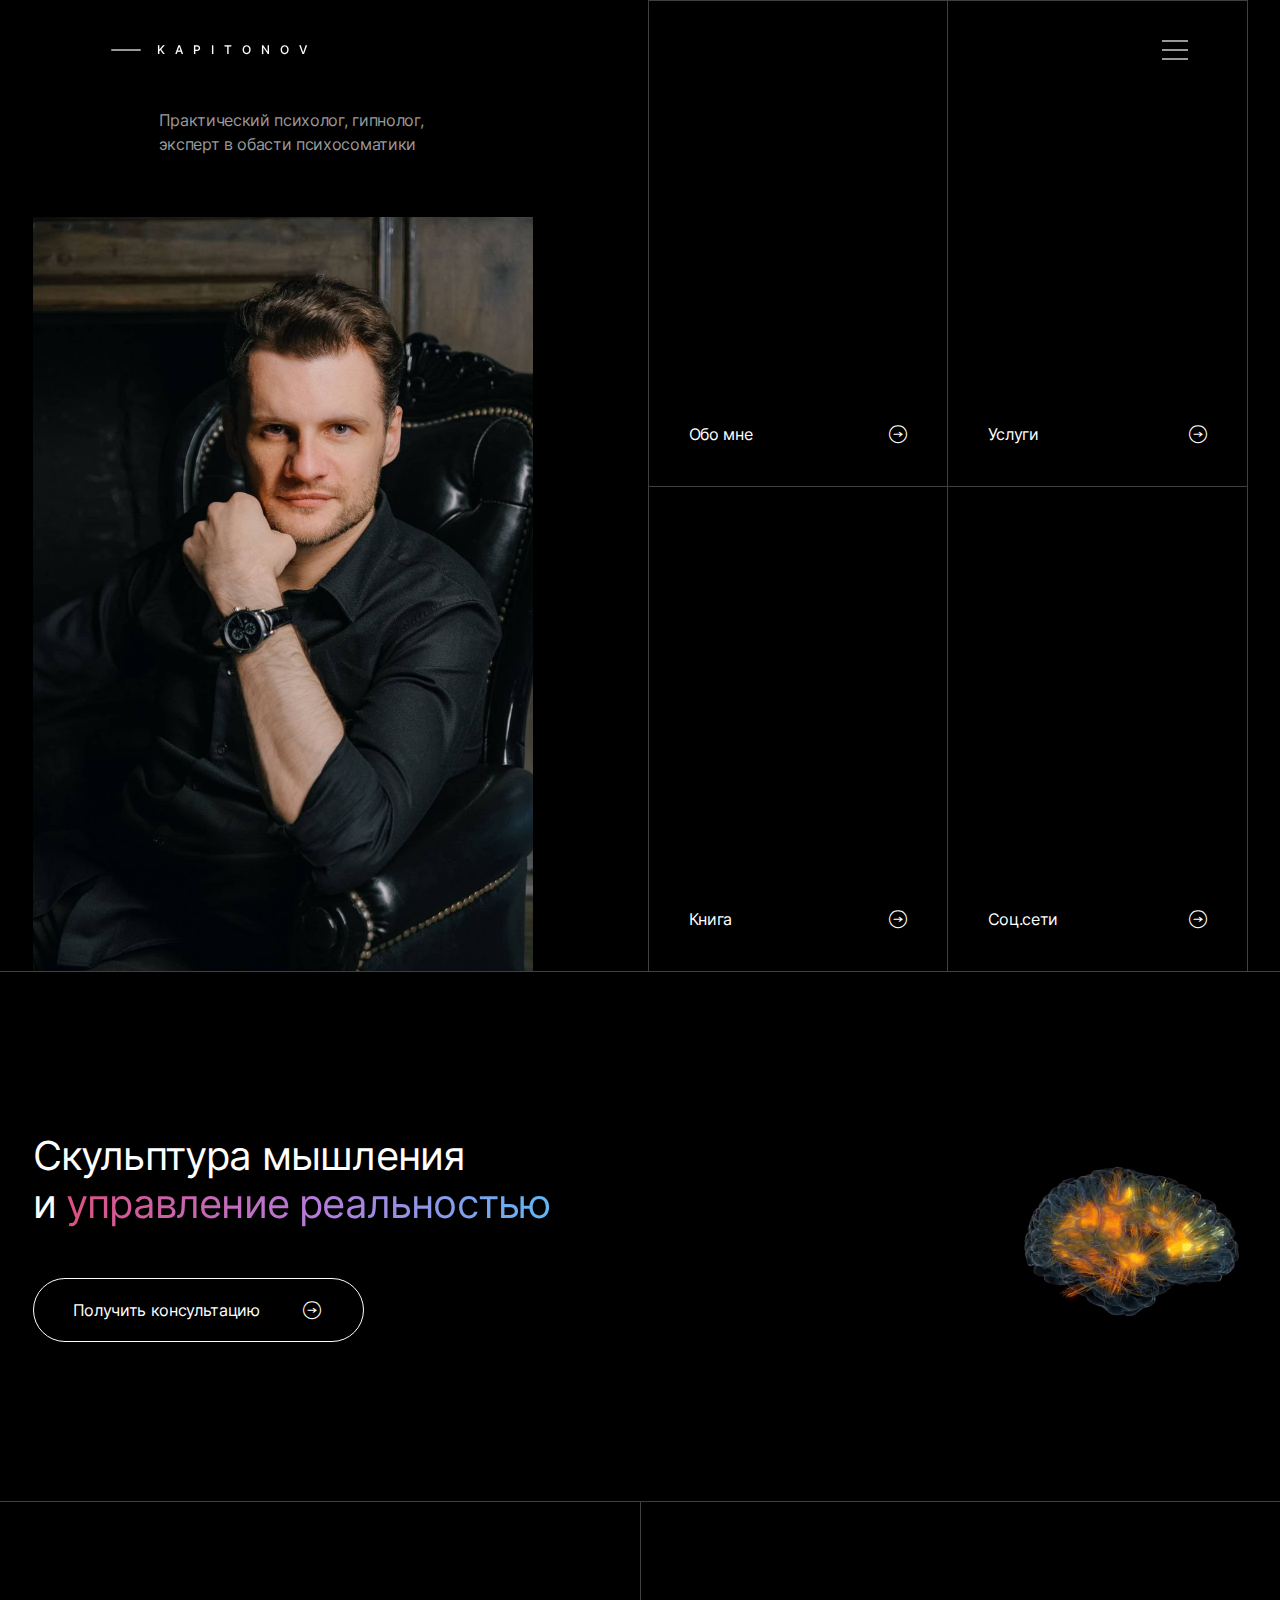
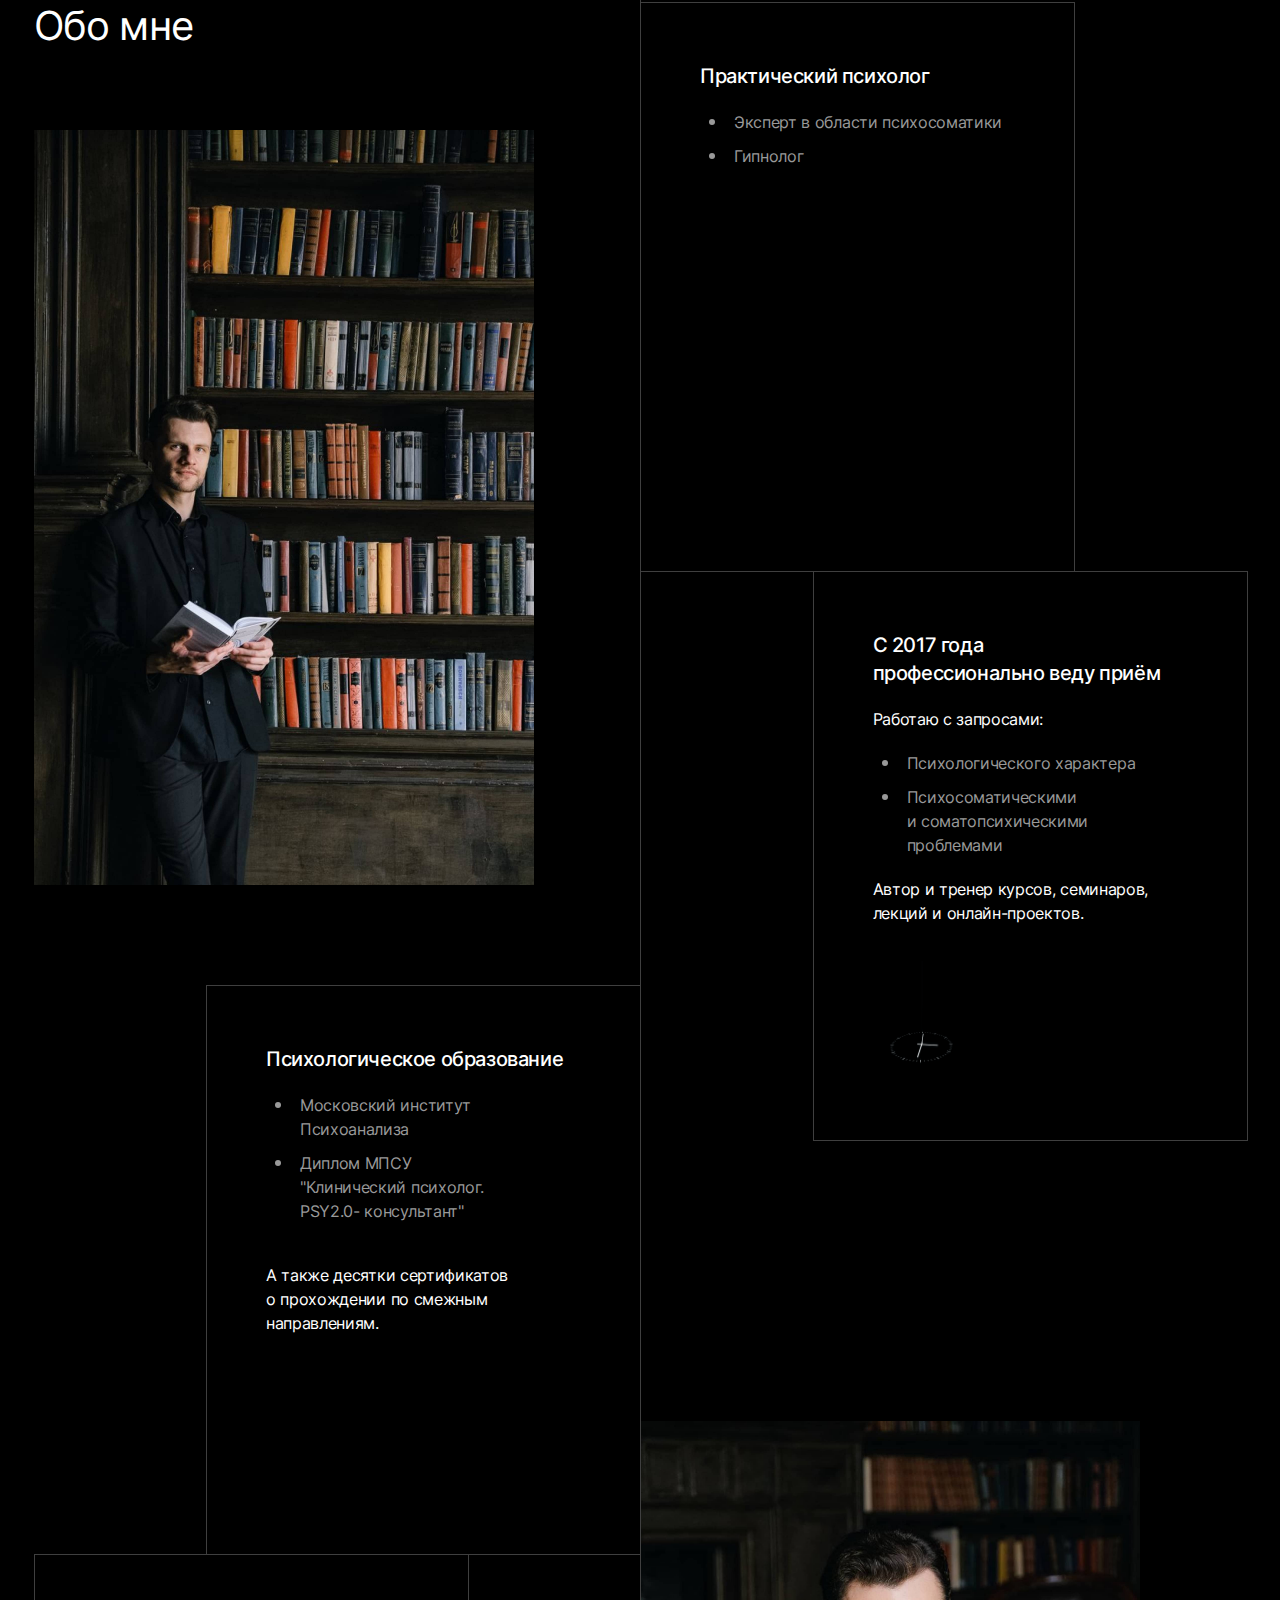
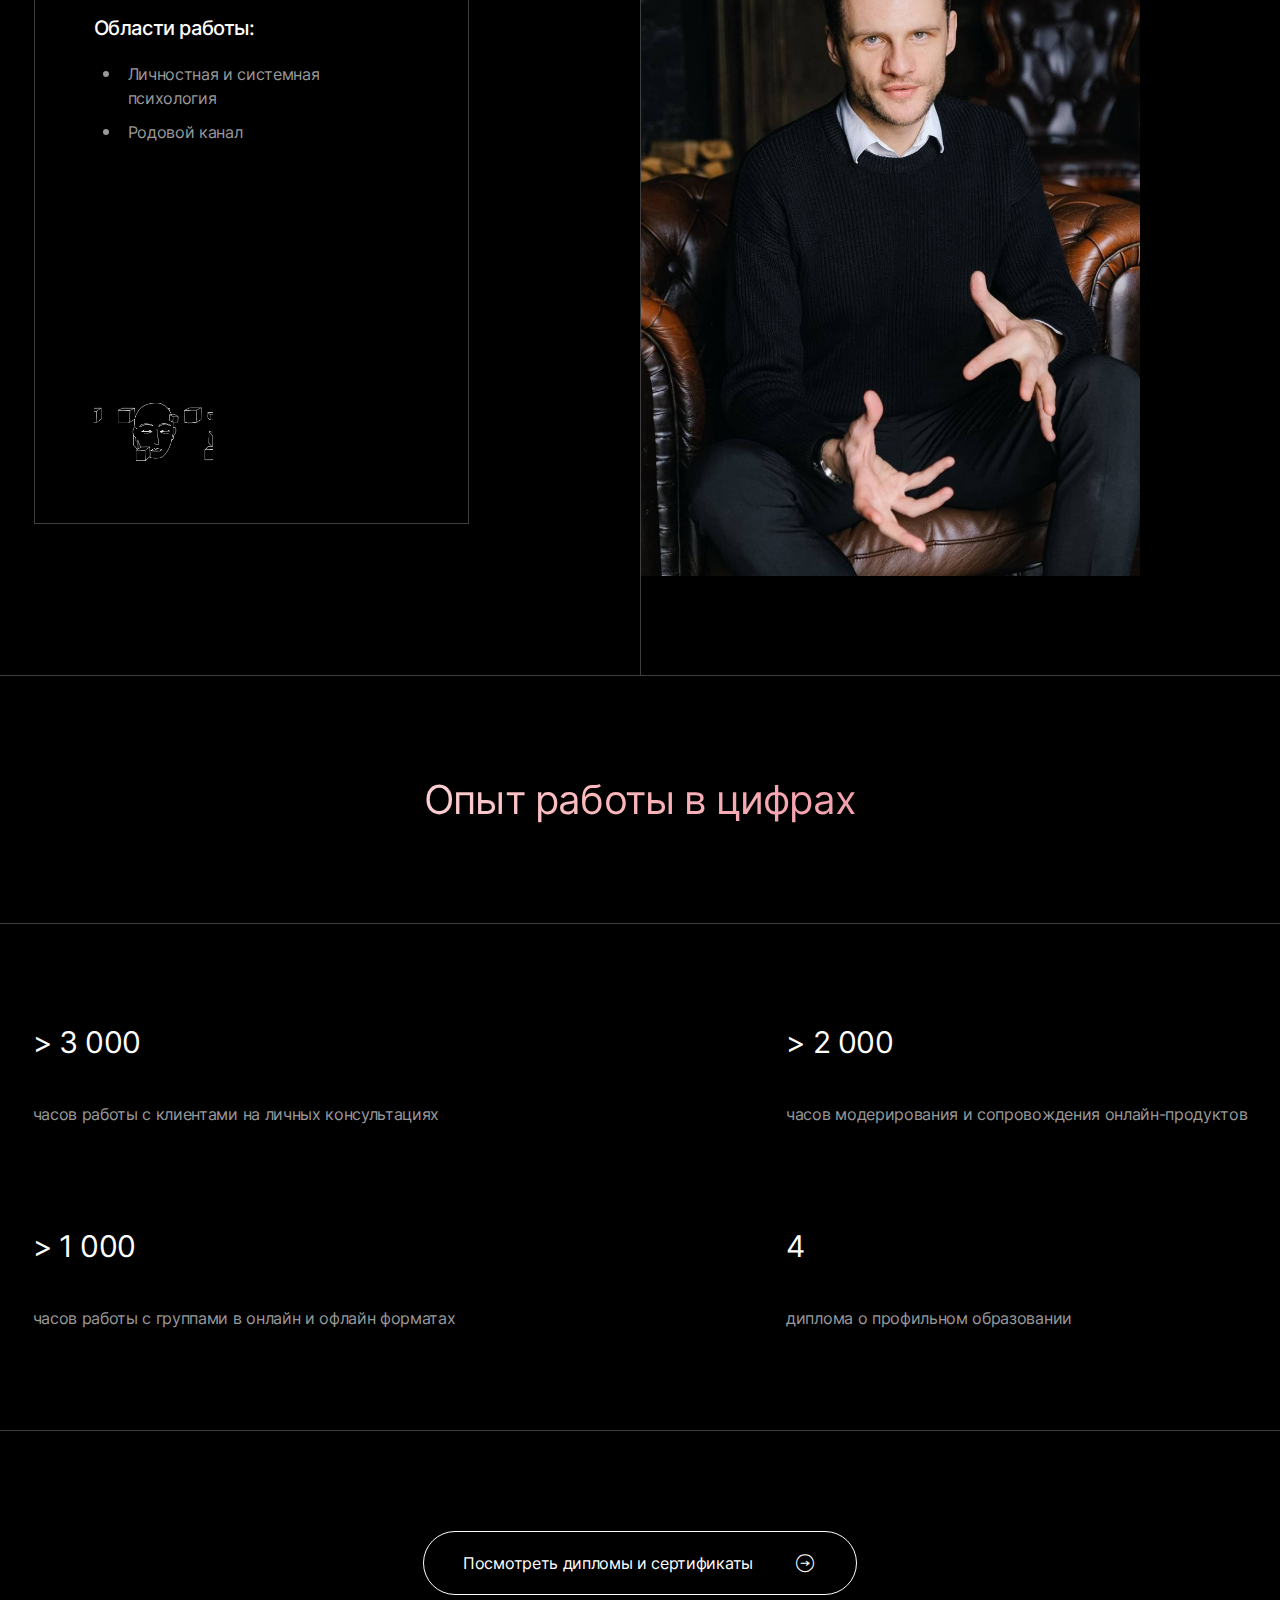
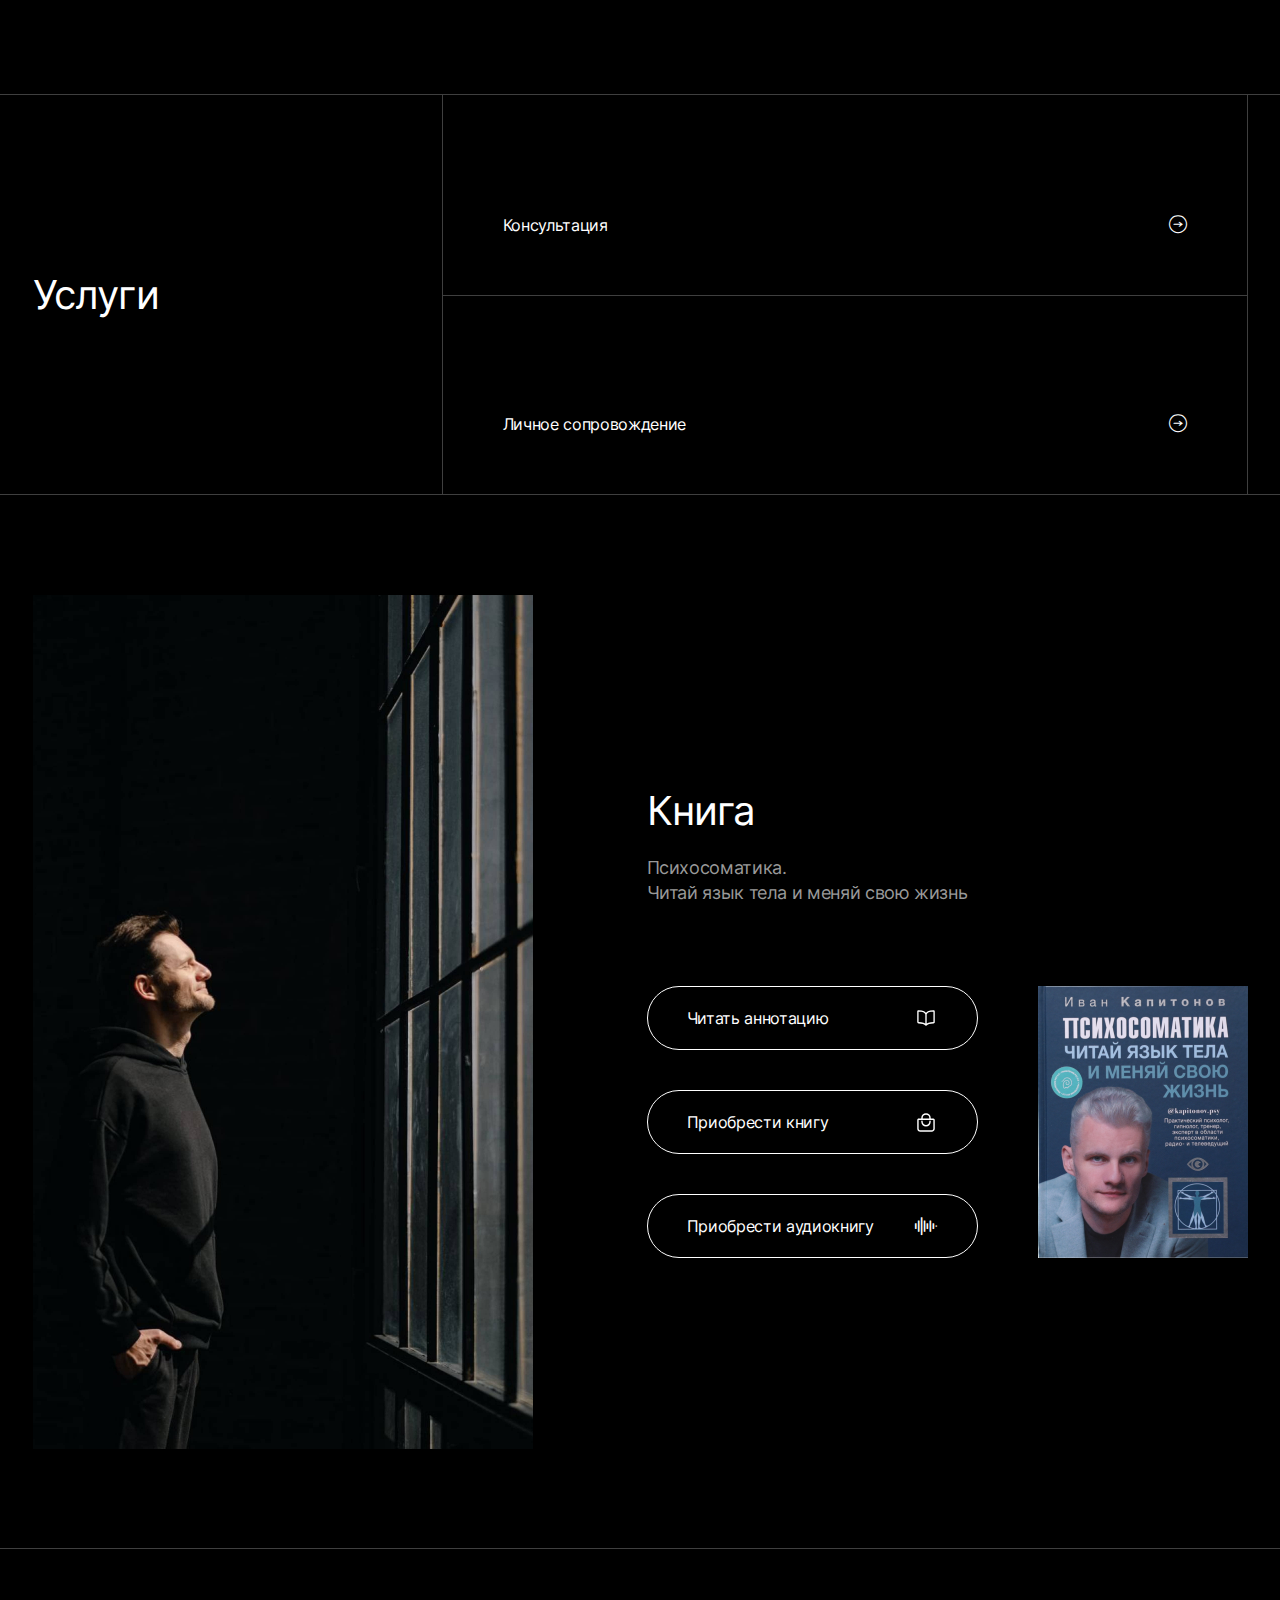
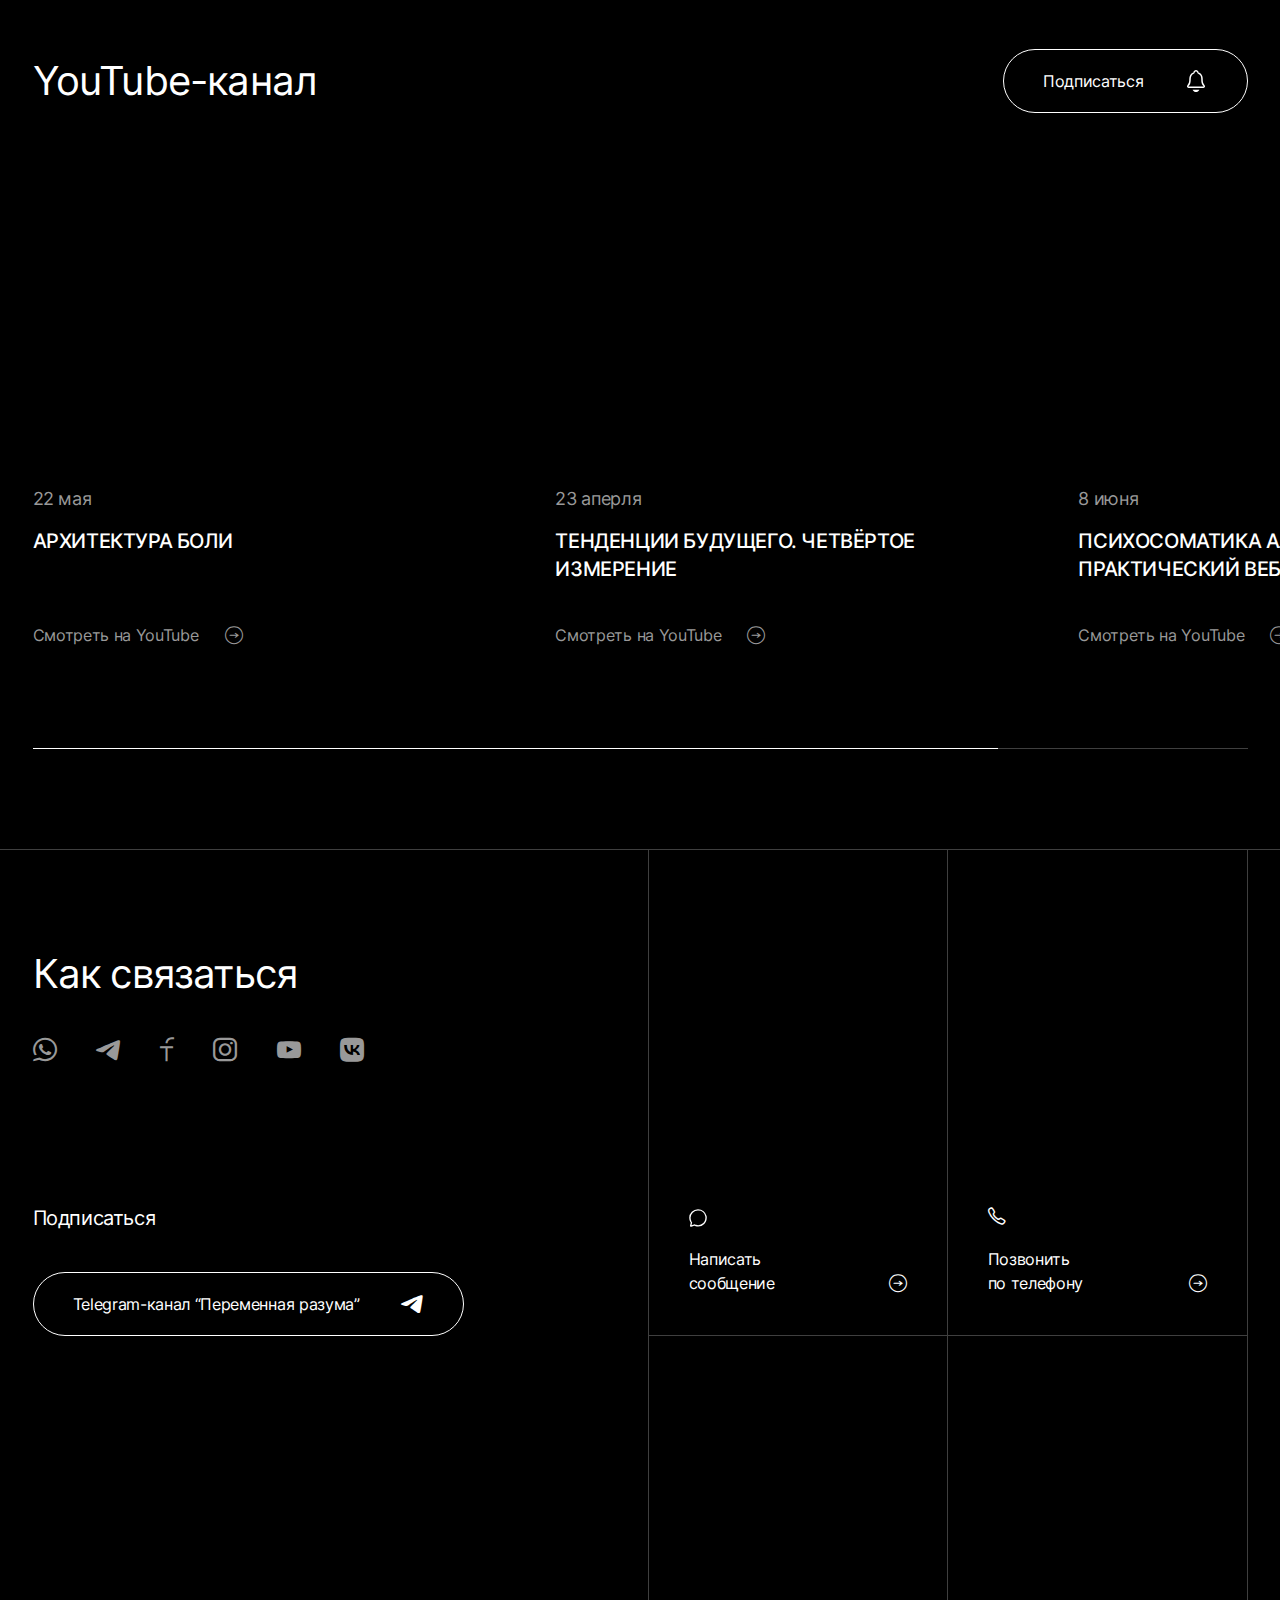
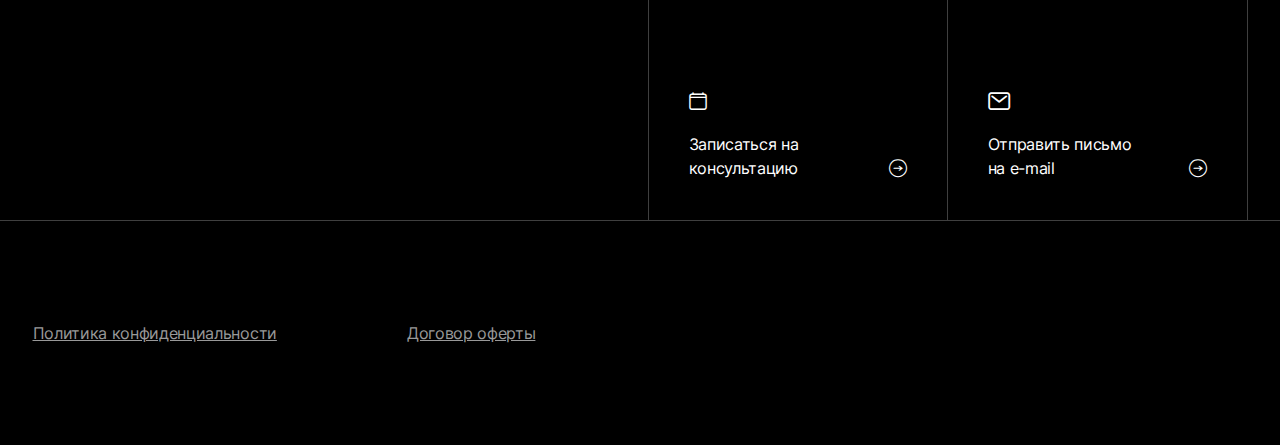
==== commit 51a9c422: "выфвы" ====
--- a/index.html
+++ b/index.html
@@ -8,13 +8,6 @@
     <link rel="shortcut icon" href="favicon.ico">
     <meta name="viewport" content="width=device-width, initial-scale=1.0">
 </head>
-
-<style>
-    .page {
-        min-height: 110vh;
-    }
-</style>
-
 <body>
     <div class="wrapper">
         <!-- *Header -->
@@ -59,18 +52,13 @@
                     </a>
                 </li>
                 <li class="menu__item">
-                    <a href="" class="menu__link">
-                        Услуги
+                    <a href="consult.html" class="menu__link ">
+                        Консультация
                     </a>
                 </li>
                 <li class="menu__item">
-                    <a href="" class="menu__link">
-                        Книга
-                    </a>
-                </li>
-                <li class="menu__item">
-                    <a href="" class="menu__link">
-                        Связаться
+                    <a href="accompaniment.html" class="menu__link ">
+                        Сопровождение
                     </a>
                 </li>
             </ul>
@@ -207,7 +195,7 @@
                         <div class="sculpture__content">
                             <h2 class="sculpture__title _title">Скульптура мышления
                                 <span class="_db-block">и
-                                    <span class="_gradient_color1">управление реальностью</span>
+                                    <span class="_gradient-color1">управление реальностью</span>
                                 </span>
                             </h2>
                             <a href="consult.html" class="sculpture__button btn">
@@ -238,16 +226,16 @@
                                     <div class="about__item">
                                         <div class="about__item-content">
                                             <h3 class="about__item-title _title-item">Психологическое образование</h3>
-                                            <ul class="about__item-list">
-                                                <li class="about__item-li">
-                                                    <span class="about__item-li-dot"></span>
-                                                    <span class="about__item-li-text">
+                                            <ul class="about__item-list list">
+                                                <li class="list__item">
+                                                    <span class="list__dot"></span>
+                                                    <span class="list__text">
                                                         Московский институт Психоанализа
                                                     </span>
                                                 </li>
-                                                <li class="about__item-li">
-                                                    <span class="about__item-li-dot"></span>
-                                                    <span class="about__item-li-text">
+                                                <li class="list__item">
+                                                    <span class="list__dot"></span>
+                                                    <span class="list__text">
                                                         Диплом МПСУ
                                                         <span class="_no-wrap">"Клинический психолог.</span>
                                                         <span class="_no-wrap">PSY2.0- консультант"</span>
@@ -268,16 +256,16 @@
                                             <h3 class="about__item-title _title-item">
                                                 Области работы:
                                             </h3>
-                                            <ul class="about__item-list">
-                                                <li class="about__item-li">
-                                                    <span class="about__item-li-dot"></span>
-                                                    <span class="about__item-li-text">
+                                            <ul class="about__item-list list">
+                                                <li class="list__item">
+                                                    <span class="list__dot"></span>
+                                                    <span class="list__text">
                                                         Личностная и системная психология
                                                     </span>
                                                 </li>
-                                                <li class="about__item-li">
-                                                    <span class="about__item-li-dot"></span>
-                                                    <span class="about__item-li-text">
+                                                <li class="list__item">
+                                                    <span class="list__dot"></span>
+                                                    <span class="list__text">
                                                         Родовой канал
                                                     </span>
                                                 </li>
@@ -297,16 +285,16 @@
                                     <div class="about__item">
                                         <div class="about__item-content">
                                             <h3 class="about__item-title _title-item">Практический психолог</h3>
-                                            <ul class="about__item-list">
-                                                <li class="about__item-li">
-                                                    <span class="about__item-li-dot"></span>
-                                                    <span class="about__item-li-text">
+                                            <ul class="about__item-list list">
+                                                <li class="list__item">
+                                                    <span class="list__dot"></span>
+                                                    <span class="list__text">
                                                         Эксперт в области психосоматики
                                                     </span>
                                                 </li>
-                                                <li class="about__item-li">
-                                                    <span class="about__item-li-dot"></span>
-                                                    <span class="about__item-li-text">
+                                                <li class="list__item">
+                                                    <span class="list__dot"></span>
+                                                    <span class="list__text">
                                                         Гипнолог
                                                     </span>
                                                 </li>
@@ -324,16 +312,16 @@
                                             <div class="about__item-text">
                                                 Работаю с запросами:
                                             </div>
-                                            <ul class="about__item-list">
-                                                <li class="about__item-li">
-                                                    <span class="about__item-li-dot"></span>
-                                                    <span class="about__item-li-text">
+                                            <ul class="about__item-list list">
+                                                <li class="list__item">
+                                                    <span class="list__dot"></span>
+                                                    <span class="list__text">
                                                         Психологического характера
                                                     </span>
                                                 </li>
-                                                <li class="about__item-li">
-                                                    <span class="about__item-li-dot"></span>
-                                                    <span class="about__item-li-text">
+                                                <li class="list__item">
+                                                    <span class="list__dot"></span>
+                                                    <span class="list__text">
                                                         Психосоматическими
                                                         <!-- <span class="_no-wrap">и соматопсихическими проблемами</span> -->
                                                         <span class="_no-wrap">и соматопсихическими</span> проблемами
@@ -364,7 +352,7 @@
             <section class="experience">
                 <div class="experience__section _section-border _section-padding">
                     <div class="experience__container _container">
-                        <h2 class="experience__title _title _gradient_color1">
+                        <h2 class="experience__title _title _gradient-color1">
                             Опыт работы в цифрах
                         </h2>
                     </div>
@@ -609,7 +597,7 @@
                         <h3 class="footer__title footer__title_small _title-item">
                             Подписаться
                         </h3>
-                        <a href="https://t.me/IvanKapitonov" class="footer__button btn" target="_blank">
+                        <a href="https://t.me/kapitonovmind" class="footer__button btn" target="_blank">
                             <span class="btn__text"><span class="_hide-mob">Telegram-канал</span> “Переменная разума”</span>
                             <span class="btn__icon _icon-telegram">
                             </span>
@@ -617,7 +605,7 @@
                     </div>
                 </div>
                 <div class="footer__main-links main-links main-links_gray">
-                    <a href="http://t.me/IvanKapitonov" class="main-link" target="_blank">
+                    <a href="https://t.me/IvanKapitonov" class="main-link" target="_blank">
                         <span class="main-link__icon main-link__icon_top">
                             <img src="img/icons/message.svg" alt="">
                         </span>
--- a/css/style.min.css
+++ b/css/style.min.css
@@ -172,6 +172,10 @@
   font-size: inherit;
 }
 
+* {
+  letter-spacing: -0.02em;
+}
+
 body {
   color: #fff;
 }
@@ -192,12 +196,6 @@
   margin: 0 auto;
   padding-right: 20px;
   padding-left: 20px;
-}
-
-@media (min-width: 62.49875em) and (any-hover: hover) {
-  .menu__body {
-    padding-right: 60px;
-  }
 }
 
 @media (min-width: 62.49875em) and (any-hover: hover) {
@@ -236,7 +234,6 @@
 }
 .btn__text {
   line-height: 150%;
-  letter-spacing: -0.02em;
 }
 .btn__icon {
   display: flex;
@@ -585,7 +582,6 @@
 
 ._title {
   line-height: 120%;
-  letter-spacing: -0.02em;
 }
 @supports (font-size: clamp( 1.875rem , 0.8333767361rem  +  3.4722222222vw , 2.5rem )) {
   ._title {
@@ -603,20 +599,26 @@
   }
 }
 
-._title-item {
+._title-item, .methods-scheme-consult__item {
   font-size: 1.25rem;
   line-height: 140%;
   font-weight: 500;
-  letter-spacing: -0.02em;
-}
-@media (max-width: 29.99875em) {
-  ._title-item {
+}
+@media (max-width: 29.99875em) {
+  ._title-item, .methods-scheme-consult__item {
     font-size: 0.875rem;
   }
 }
 
-._gradient_color1 {
+._gradient-color1 {
   background: linear-gradient(90deg, #dc5182 0%, #b47cdd 53.12%, #60b7f4 100%);
+  -webkit-background-clip: text;
+  -webkit-text-fill-color: transparent;
+  color: #fff;
+}
+
+._gradient-color2 {
+  background: linear-gradient(90deg, #E2608A 0%, #61C2E3 100%);
   -webkit-background-clip: text;
   -webkit-text-fill-color: transparent;
   color: #fff;
@@ -762,7 +764,6 @@
 .main-link__text {
   font-size: 1rem;
   line-height: 150%;
-  letter-spacing: -0.02em;
   position: relative;
 }
 @media (max-width: 29.99875em) {
@@ -848,7 +849,6 @@
   position: relative;
   font-size: 1rem;
   line-height: 66.6666666667%;
-  letter-spacing: -0.02em;
 }
 @media (max-width: 29.99875em) {
   .column-link__text {
@@ -935,6 +935,36 @@
   bottom: 0;
   left: 0;
   background-color: #3f3f3f;
+}
+
+.list__item {
+  display: flex;
+  align-items: flex-start;
+}
+.list__item:not(:last-child) {
+  margin: 0px 0px 10px 0px;
+}
+.list__dot {
+  flex: 0 0 24px;
+  width: 24px;
+  height: 24px;
+  display: flex;
+  align-items: center;
+  justify-content: center;
+  margin: 0px 10px 0px 0px;
+}
+.list__dot::after {
+  content: "";
+  display: block;
+  width: 25%;
+  height: 25%;
+  border-radius: 50%;
+  background-color: #999999;
+}
+.list__text {
+  font-size: 1rem;
+  line-height: 150%;
+  color: #999999;
 }
 
 ._ibg {
@@ -1223,9 +1253,6 @@
     height: 30px;
   }
 }
-.header._scroll .header__wrapper {
-  background-color: #2a2a2a;
-}
 .header__wrapper {
   position: fixed;
   z-index: 99;
@@ -1255,6 +1282,7 @@
   min-height: 6.4166666667em;
   color: inherit;
   user-select: none;
+  letter-spacing: normal;
 }
 @media (max-width: 47.99875em) {
   .header__logo {
@@ -1267,12 +1295,16 @@
   display: flex;
   align-items: center;
   margin: 0px 1.6666666667em 0px 0px;
+  letter-spacing: normal;
 }
 @media (any-hover: hover) {
   .header__logo-name:hover span {
     opacity: 1;
     visibility: visible;
   }
+}
+.header__logo-name span {
+  letter-spacing: normal;
 }
 @media (any-hover: hover) {
   .header__logo-name span {
@@ -1286,8 +1318,10 @@
 }
 .header__logo-inverted {
   transform: rotate(180deg);
+  letter-spacing: normal;
 }
 .header__logo-surname {
+  letter-spacing: normal;
   display: flex;
   align-items: center;
 }
@@ -1299,6 +1333,9 @@
   border-radius: 0.8333333333em;
   margin: 0px 1.3333333333em 0px 0px;
 }
+.header__logo-surname span {
+  letter-spacing: normal;
+}
 .header__logo-surname span:not(:last-child) {
   margin: 0px 0.8333333333em 0px 0px;
 }
@@ -1373,24 +1410,7 @@
 .menu._active::before {
   top: 0;
 }
-.menu::before {
-  content: "";
-  position: fixed;
-  width: 100%;
-  height: 100px;
-  top: -100%;
-  left: 0;
-  background: #2a2a2a;
-  z-index: 10;
-  transition: top 0.3s ease 0s;
-}
-@media (max-width: 47.99875em) {
-  .menu::before {
-    height: 80px;
-  }
-}
 .menu__body {
-  padding-top: 100px;
   padding-bottom: 50px;
 }
 @media (min-width: 62.49875em) {
@@ -1406,13 +1426,10 @@
   }
 }
 .menu__list {
-  margin: 100px 20px 0px 0px;
-  margin-top: 100px;
-  margin-right: 20px;
+  margin: 120px 20px 0px 0px;
 }
 @media (max-width: 62.49875em) {
   .menu__list {
-    margin-top: 90px;
     margin-bottom: 80px;
     margin-right: 0px;
   }
@@ -1436,7 +1453,6 @@
 .menu__item {
   font-size: 1.875rem;
   line-height: 126.6666666667%;
-  letter-spacing: -0.02em;
 }
 @media (max-width: 29.99875em) {
   .menu__item {
@@ -1448,6 +1464,14 @@
 }
 .menu__link {
   color: inherit;
+}
+@media (any-hover: hover) {
+  .menu__link {
+    transition: all 0.3s ease 0s;
+  }
+  .menu__link:hover {
+    letter-spacing: 0.02em;
+  }
 }
 .menu__link._active {
   background: linear-gradient(90deg, #d8568b 0%, #be72c8 50%, #77a7ee 100%);
@@ -1513,7 +1537,6 @@
 .hello__text {
   font-size: 1rem;
   line-height: 150%;
-  letter-spacing: -0.02em;
   color: #999999;
   padding: 0px 0px 40px 0;
 }
@@ -1835,40 +1858,9 @@
   display: grid;
   gap: 20px;
 }
-.about__item-li {
-  display: flex;
-  align-items: flex-start;
-}
-.about__item-li:not(:last-child) {
-  margin: 0px 0px 10px 0px;
-}
-.about__item-li-dot {
-  flex: 0 0 24px;
-  width: 24px;
-  height: 24px;
-  display: flex;
-  align-items: center;
-  justify-content: center;
-  margin: 0px 10px 0px 0px;
-}
-.about__item-li-dot::after {
-  content: "";
-  display: block;
-  width: 25%;
-  height: 25%;
-  border-radius: 50%;
-  background-color: #999999;
-}
-.about__item-li-text {
-  font-size: 1rem;
-  line-height: 150%;
-  letter-spacing: -0.02em;
-  color: #999999;
-}
 .about__item-text {
   font-size: 1rem;
   line-height: 150%;
-  letter-spacing: -0.02em;
 }
 .about__item-text_pt {
   padding-top: 20px;
@@ -1934,7 +1926,6 @@
 .columns-experience__title {
   font-size: 1.875rem;
   line-height: 126.6666666667%;
-  letter-spacing: -0.02em;
   margin: 0px 0px 40px 0px;
 }
 @media (max-width: 29.99875em) {
@@ -1946,7 +1937,6 @@
 .columns-experience__text {
   font-size: 1rem;
   line-height: 162.5%;
-  letter-spacing: -0.02em;
   color: #999999;
 }
 @media (max-width: 62.49875em) {
@@ -2052,7 +2042,6 @@
 }
 .book__text {
   font-size: 1.125rem;
-  letter-spacing: -0.02em;
   line-height: 144.4444444444%;
   color: #999999;
   margin: 0px 0px 80px 0px;
@@ -2208,7 +2197,6 @@
 .channel__item-date {
   font-size: 1.125rem;
   line-height: 144.4444444444%;
-  letter-spacing: -0.02em;
   padding: 15px 0px;
   color: #999999;
 }
@@ -2237,7 +2225,6 @@
   align-self: flex-start;
   font-size: 1rem;
   line-height: 150%;
-  letter-spacing: -0.02em;
   color: #999999;
 }
 @media (max-width: 29.99875em) {
@@ -2304,6 +2291,298 @@
   background-color: #fff;
 }
 
+@supports (padding-bottom: clamp( 5rem , 0.8621767241rem  +  8.6206896552vw , 6.25rem )) {
+  .hello-animation {
+    padding-bottom: clamp( 5rem , 0.8621767241rem  +  8.6206896552vw , 6.25rem );
+  }
+}
+@supports not (padding-bottom: clamp( 5rem , 0.8621767241rem  +  8.6206896552vw , 6.25rem )) {
+  .hello-animation {
+    padding-bottom: calc(5rem + 1.25 * (100vw - 47.99875rem) / 14.5);
+  }
+}
+@media (max-width: 78.4375em) {
+  .hello-animation {
+    padding-top: 60px;
+  }
+}
+@media (max-width: 47.99875em) {
+  .hello-animation {
+    padding-top: 120px;
+  }
+}
+@media (max-width: 29.99875em) {
+  .hello-animation {
+    padding-top: 80px;
+  }
+}
+.hello-animation__body {
+  display: flex;
+  justify-content: center;
+}
+.hello-animation__image {
+  width: 100%;
+  max-width: 400px;
+}
+.hello-animation__image img {
+  max-width: 100%;
+}
+
+.big-title__title {
+  text-align: center;
+}
+
+.scheme-consult__rows {
+  border: 1px solid #3f3f3f;
+  border-top: none;
+  border-bottom: none;
+}
+@media (min-width: 78.4375em) {
+  .scheme-consult__row {
+    display: flex;
+  }
+}
+.scheme-consult__row:not(:last-child) {
+  border-bottom: 1px solid #3f3f3f;
+}
+.scheme-consult__column {
+  padding: 60px;
+}
+@media (max-width: 29.99875em) {
+  .scheme-consult__column {
+    padding: 30px;
+    text-align: center;
+  }
+}
+.scheme-consult__column_title {
+  flex: 0 0 41.1522633745%;
+}
+@media (min-width: 78.4375em) {
+  .scheme-consult__column_title {
+    border-right: 1px solid #3f3f3f;
+  }
+}
+@media (max-width: 78.4375em) {
+  .scheme-consult__column_title {
+    border-bottom: 1px solid #3f3f3f;
+  }
+}
+.scheme-consult__column_main {
+  flex: 1 1 auto;
+}
+.scheme-consult__title {
+  font-size: 1.875rem;
+  line-height: 126.6666666667%;
+  font-weight: 500;
+}
+@media (max-width: 29.99875em) {
+  .scheme-consult__title {
+    font-size: 1.25rem;
+  }
+}
+.requests-scheme-consult__column:not(:last-child) {
+  margin: 0px 0px 20px 0px;
+}
+.requests-scheme-consult__title {
+  font-weight: 400;
+}
+@media (max-width: 29.99875em) {
+  .requests-scheme-consult__title {
+    font-size: 1.125rem;
+  }
+}
+.requests-scheme-consult__list {
+  margin: 15px 0px 0px 0px;
+}
+@media (max-width: 29.99875em) {
+  .requests-scheme-consult__list {
+    margin: 20px 0px 0px 0px;
+  }
+  .requests-scheme-consult__list .list__item {
+    flex-direction: column;
+    align-items: center;
+  }
+  .requests-scheme-consult__list .list__dot {
+    margin: 0px 0px 10px 0px;
+  }
+}
+
+.methods-scheme-consult__item {
+  font-weight: 400;
+  padding: 0px 0px 10px 0px;
+  border-bottom: 1px solid #3f3f3f;
+}
+.methods-scheme-consult__item:not(:last-child) {
+  margin: 0px 0px 20px 0px;
+}
+@media (max-width: 29.99875em) {
+  .methods-scheme-consult__item {
+    font-size: 1.125rem;
+  }
+}
+
+.time-scheme-consult__title {
+  margin: 0px 0px 40px 0px;
+  font-weight: 400;
+}
+@media (max-width: 29.99875em) {
+  .time-scheme-consult__title {
+    font-size: 1.125rem;
+    margin: 0px 0px 20px 0px;
+  }
+}
+.time-scheme-consult__text {
+  font-size: 1rem;
+  line-height: 150%;
+  color: #999999;
+}
+.time-scheme-consult__text-item:not(:last-child) {
+  margin: 0px 0px 1.5em 0px;
+}
+.columns-format {
+  display: grid;
+  grid-auto-flow: column;
+}
+@media (max-width: 62.49875em) {
+  .columns-format {
+    display: grid;
+    grid-auto-flow: row;
+    justify-items: center;
+    grid-template-rows: repeat(3, 1fr);
+  }
+}
+.columns-format__column {
+  display: flex;
+  flex-direction: column;
+  border-right: 1px solid #3f3f3f;
+}
+@media (max-width: 62.49875em) {
+  .accompaniment .columns-format__column {
+    max-width: 607px;
+  }
+}
+.columns-format__column:first-child {
+  border-left: 1px solid #3f3f3f;
+}
+@media (max-width: 62.49875em) {
+  .columns-format__column {
+    width: 100%;
+    max-width: 405px;
+    border: 1px solid #3f3f3f;
+    border-top: none;
+  }
+}
+.columns-format__header {
+  text-align: center;
+  padding: 60px 20px;
+  border-bottom: 1px solid #3f3f3f;
+}
+.columns-format__title {
+  margin: 0px 0px 40px 0px;
+  font-size: 1.25rem;
+}
+.columns-format__price {
+  font-size: 1.875rem;
+  font-weight: 500;
+  line-height: 126.6666666667%;
+  color: #00c6ff;
+}
+.columns-format__main {
+  display: flex;
+  align-items: center;
+  flex-direction: column;
+  flex: 1 1 auto;
+  padding: 60px;
+}
+@media (max-width: 29.99875em) {
+  .columns-format__main {
+    padding: 60px 20px;
+  }
+}
+.columns-format__items {
+  flex: 1 1 auto;
+  width: 100%;
+  margin: 0px 0px 100px 0px;
+}
+.columns-format__item {
+  position: relative;
+  display: grid;
+  gap: 10px;
+}
+.columns-format__item:not(:last-child) {
+  margin: 0px 0px 60px 0px;
+}
+.columns-format__item_center {
+  justify-items: center;
+}
+.columns-format__list ._pink {
+  color: #cf6f98;
+}
+.columns-format__text {
+  font-size: 1rem;
+  line-height: 150%;
+}
+.columns-format__text_gray {
+  color: #999999;
+}
+.columns-format__item-link {
+  color: #65bfe0;
+  font-size: 1rem;
+  line-height: 150%;
+  text-decoration: underline;
+  position: absolute;
+  top: 100%;
+  left: 0;
+  margin: 10px 0px 0px 0px;
+}
+@media (max-width: 47.99875em) {
+  .columns-format__item-link {
+    position: relative;
+    justify-self: start;
+    top: 0;
+    margin: 0px 0px -30px 0px;
+  }
+}
+@media (max-width: 29.99875em) {
+  .columns-format__button {
+    padding: 20px 40px;
+    font-size: 1rem;
+  }
+}
+
+.personal__title {
+  margin: 0px 0px 20px 0px;
+}
+@media (max-width: 47.99875em) {
+  .personal__title {
+    margin: 0px 0px 40px 0px;
+  }
+}
+@media (max-width: 29.99875em) {
+  .personal__title {
+    margin: 0px 0px 20px 0px;
+  }
+}
+.personal__content {
+  font-size: 1rem;
+  line-height: 150%;
+}
+.personal__text {
+  color: #999999;
+  margin: 0px 0px 40px 0px;
+}
+@media (max-width: 29.99875em) {
+  .personal__text {
+    margin: 0px 0px 20px 0px;
+  }
+}
+.personal__text p:not(:last-child) {
+  margin: 0px 0px 1.5em 0px;
+}
+.section-links__column {
+  border-top: none;
+}
+
 @media (min-width: 62.49875em) {
   .footer__body {
     display: flex;
@@ -2375,19 +2654,21 @@
 }
 .footer__media {
   display: flex;
+  flex-wrap: wrap;
   align-items: center;
+  margin: 0px -40px -40px 0px;
 }
 @media (max-width: 29.99875em) {
   .footer__media {
-    justify-content: space-between;
-  }
-}
-.footer__media-item:not(:last-child) {
-  margin: 0px 40px 0px 0px;
-}
-@media (max-width: 29.99875em) {
-  .footer__media-item:not(:last-child) {
-    margin: 0px 20px 0px 0px;
+    margin: 0px -29px -29px 0px;
+  }
+}
+.footer__media-item {
+  padding: 0px 40px 40px 0px;
+}
+@media (max-width: 29.99875em) {
+  .footer__media-item {
+    padding: 0px 29px 29px 0px;
   }
 }
 .footer__media-item a {
@@ -2429,7 +2710,6 @@
 .footer-footer__link {
   font-size: 1rem;
   line-height: 150%;
-  letter-spacing: -0.02em;
   color: #999999;
   text-decoration: underline;
 }
@@ -2458,4 +2738,12 @@
 
 .page {
   flex: 1 1 auto;
+}
+.page._pt {
+  padding-top: 100px;
+}
+@media (max-width: 47.99875em) {
+  .page._pt {
+    padding-top: 80px;
+  }
 }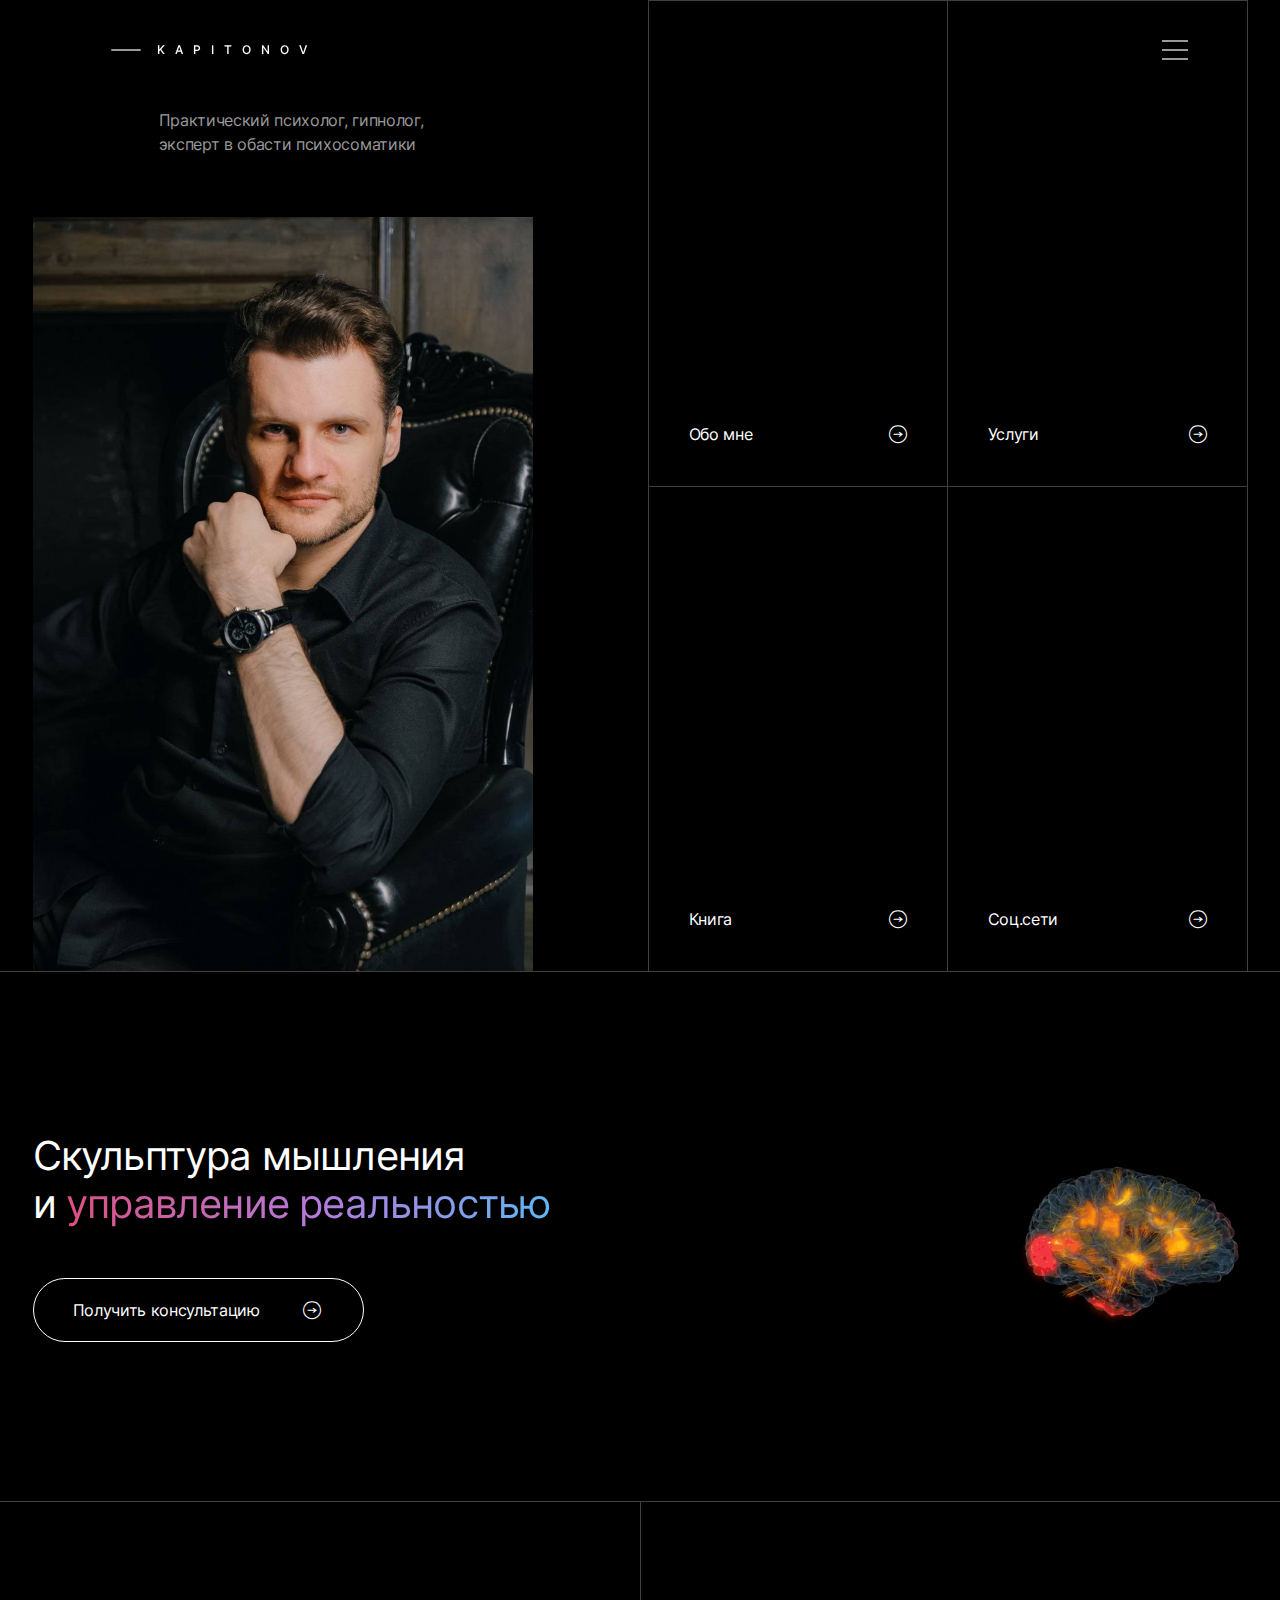
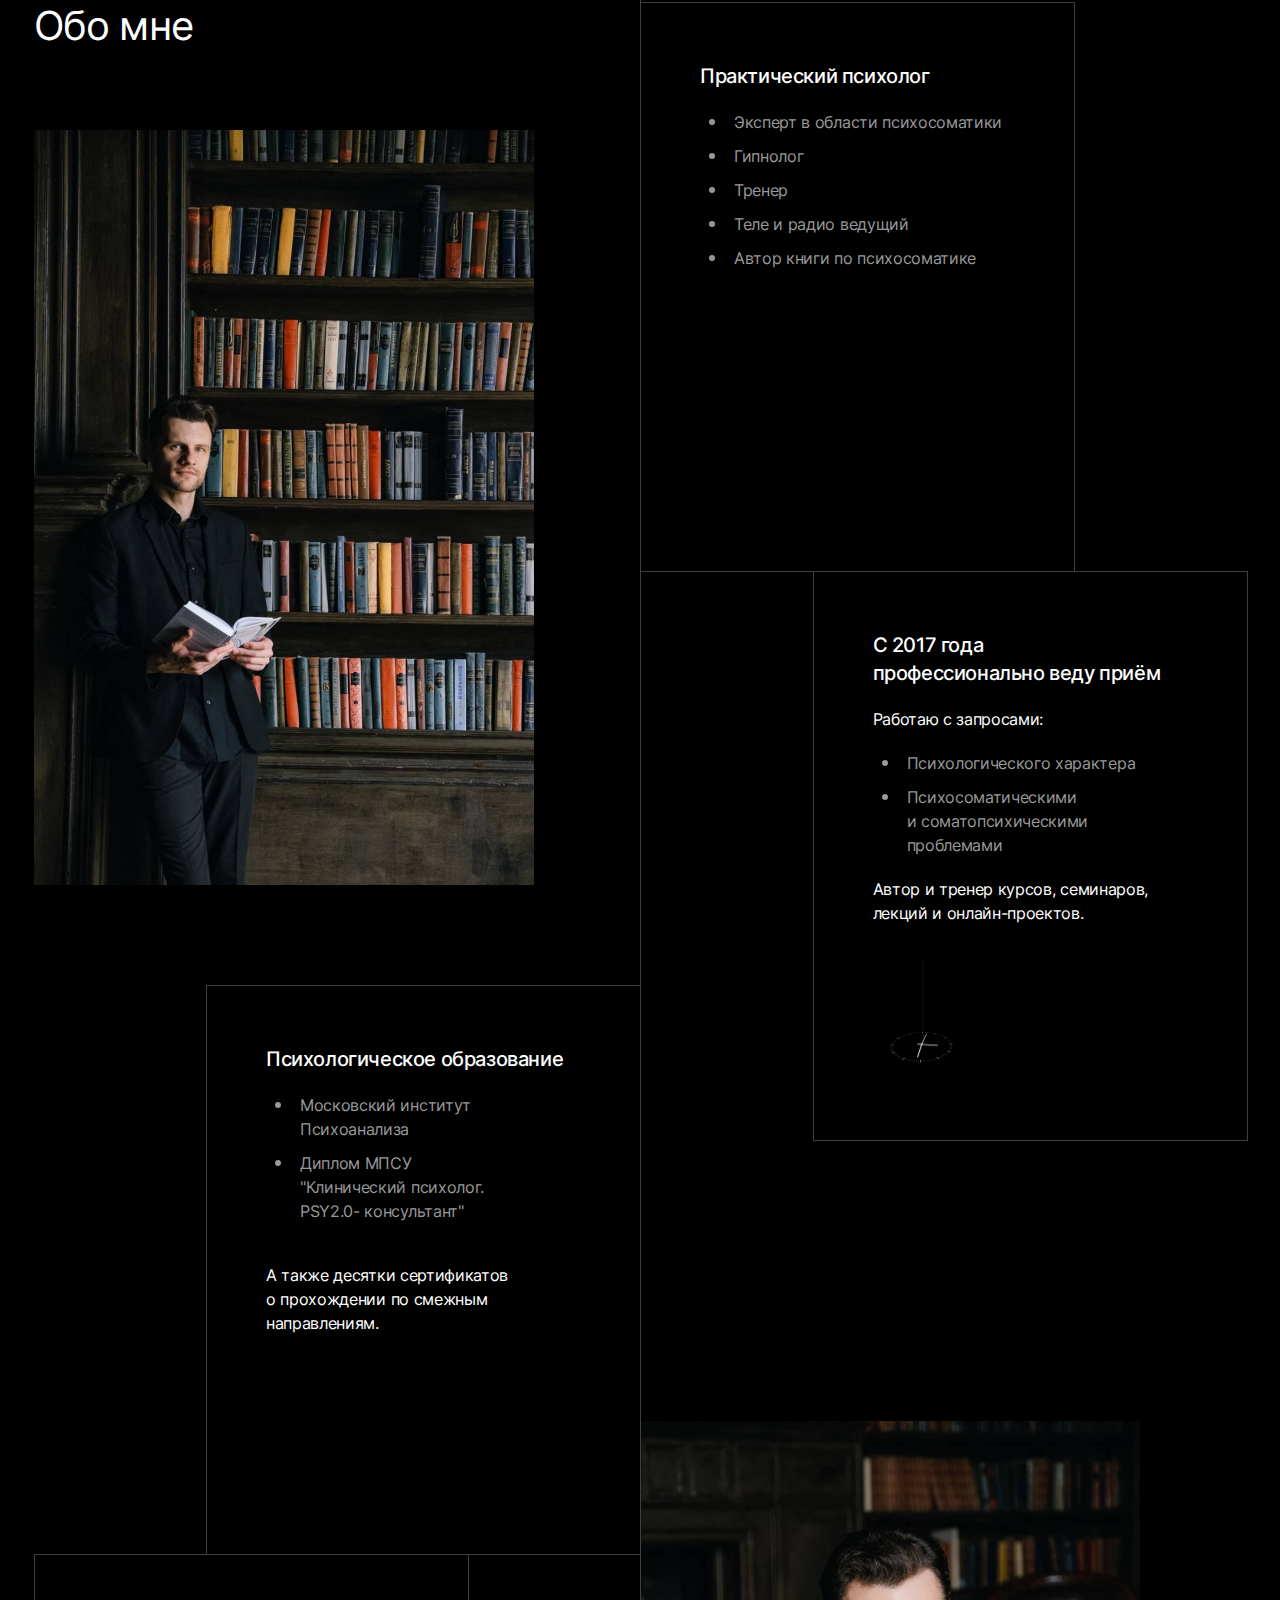
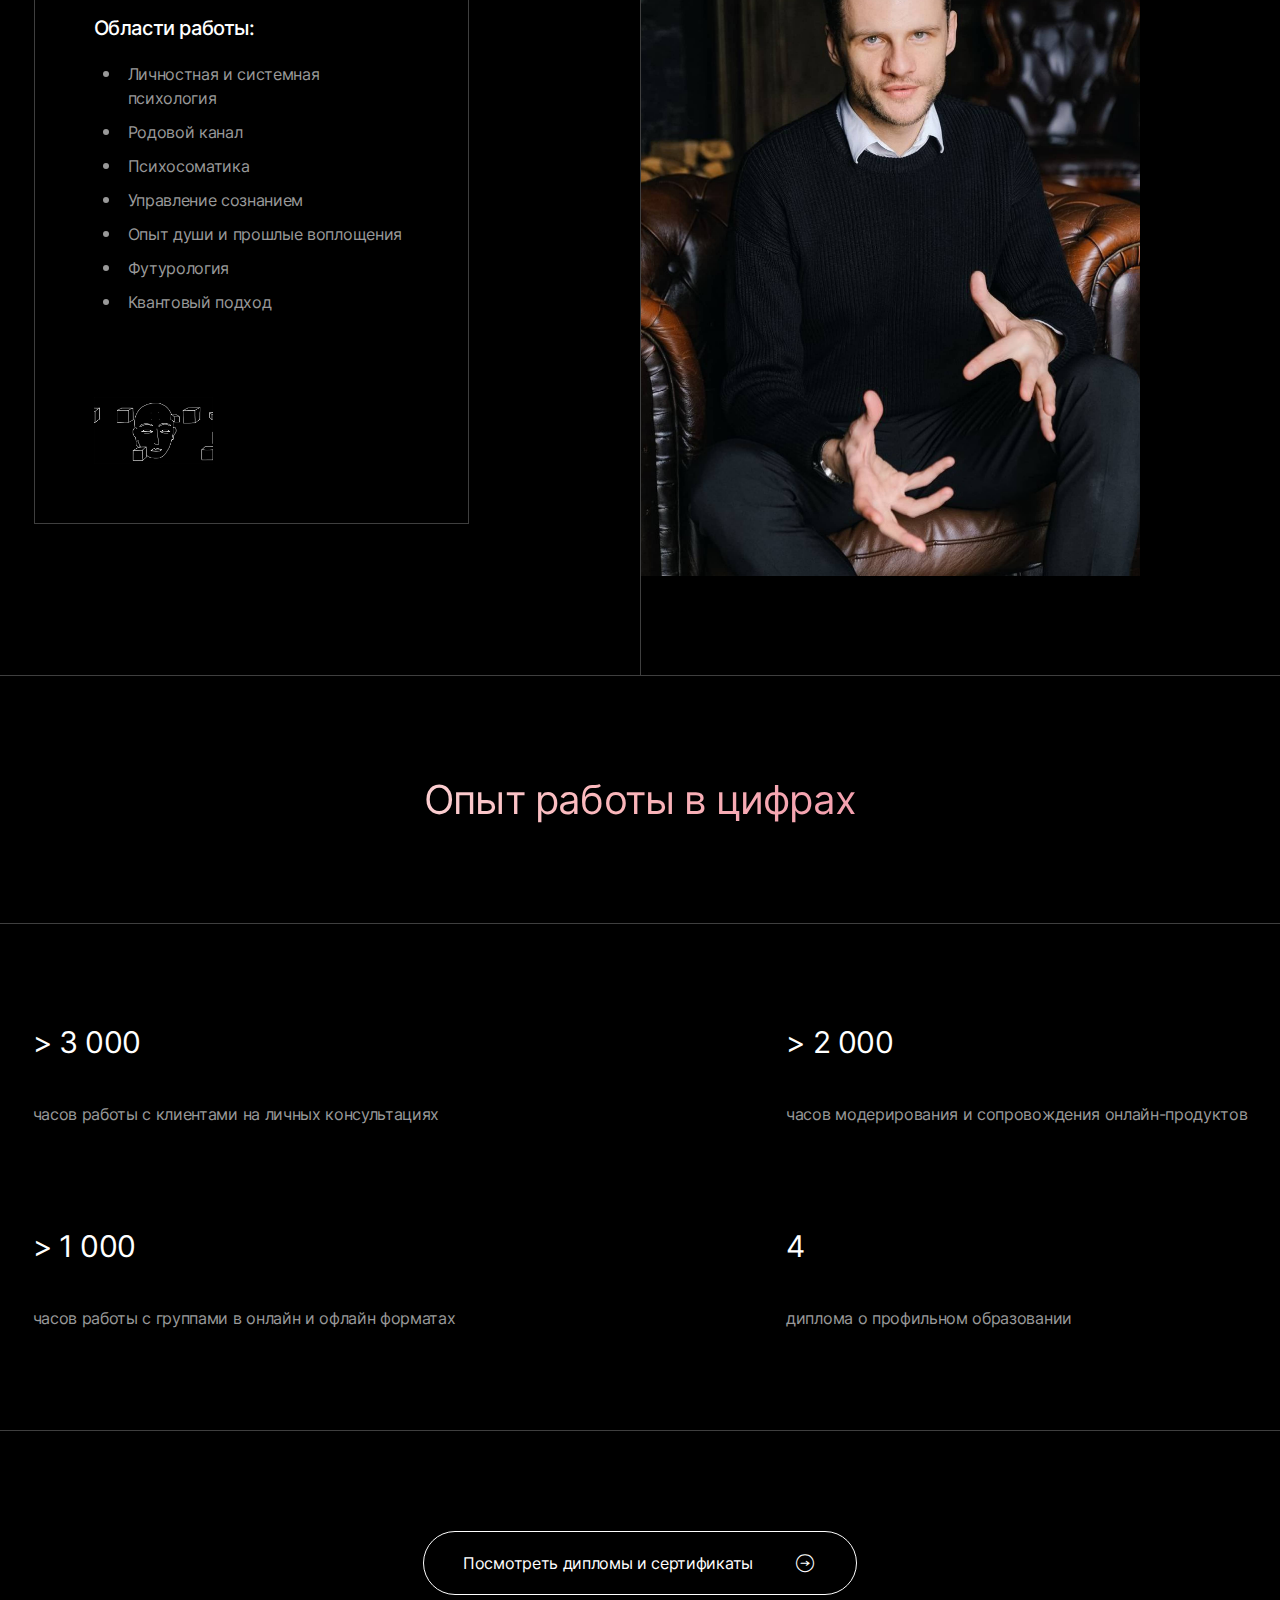
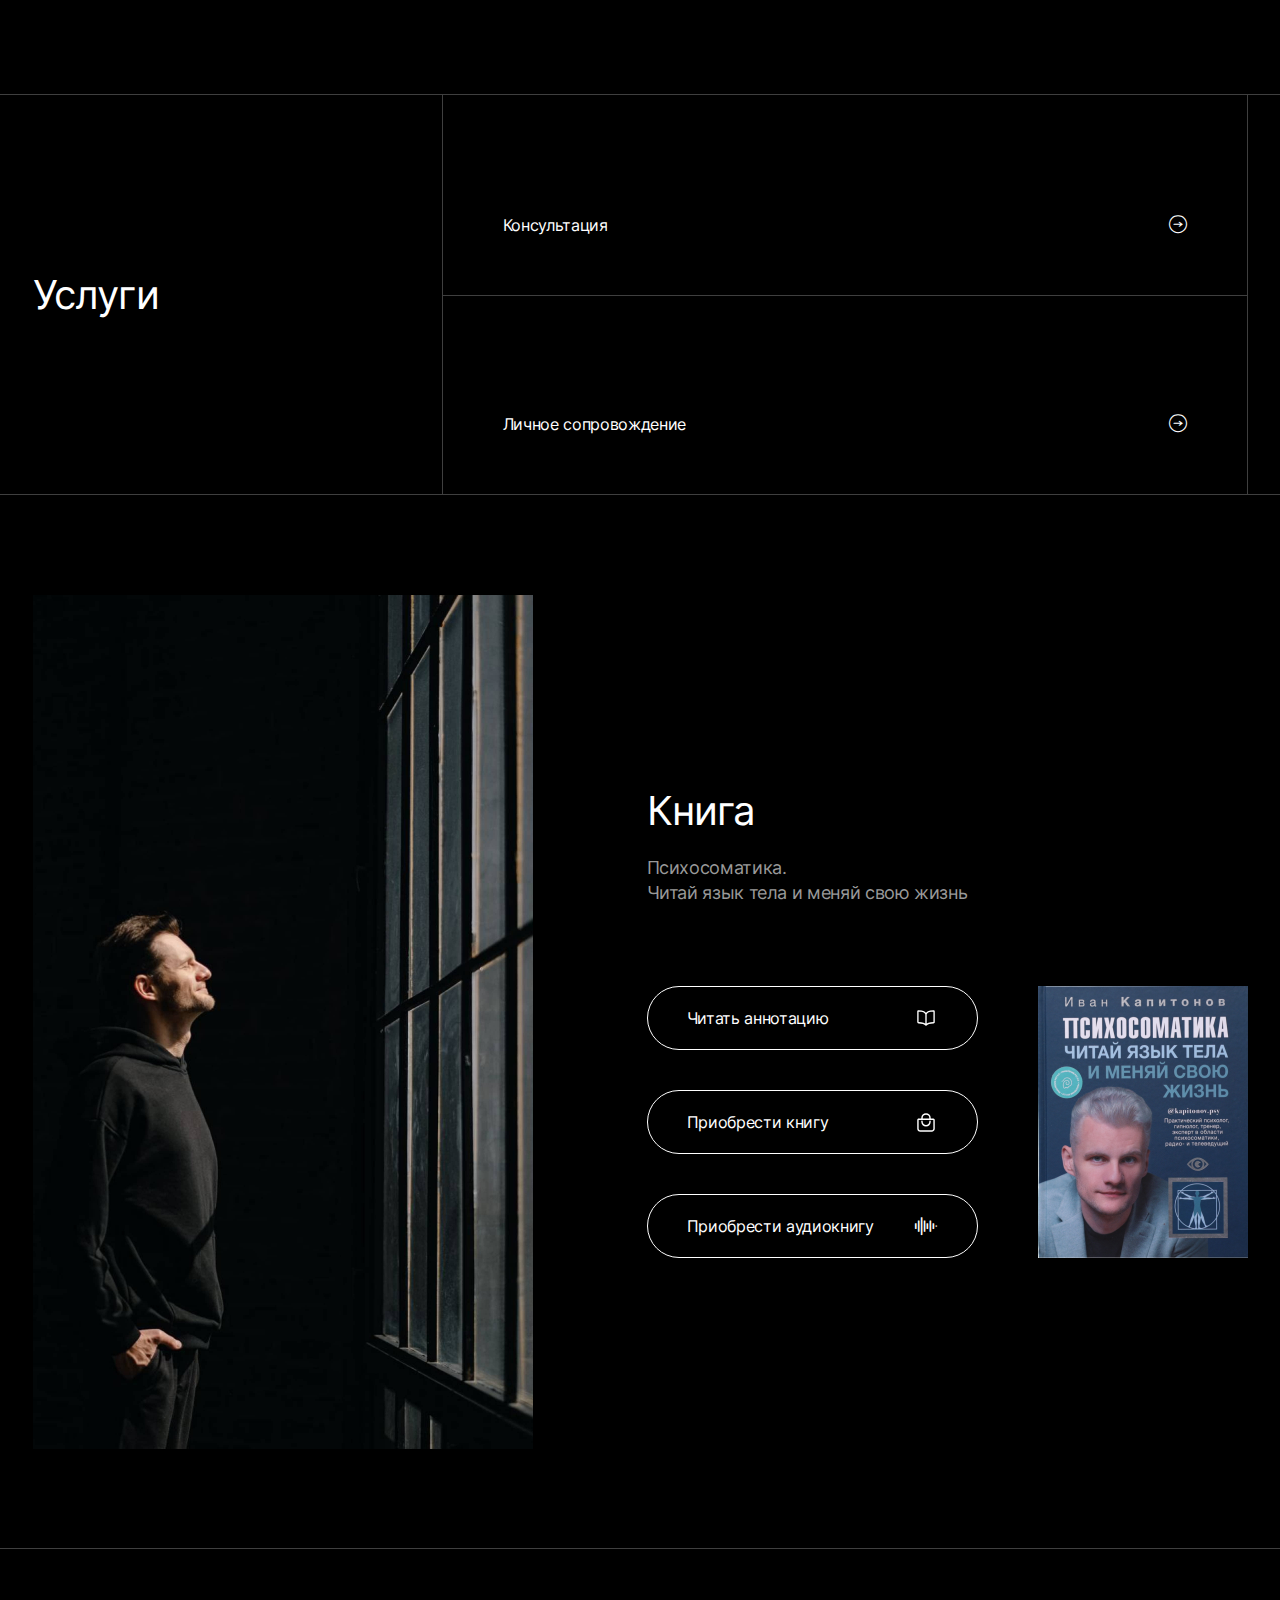
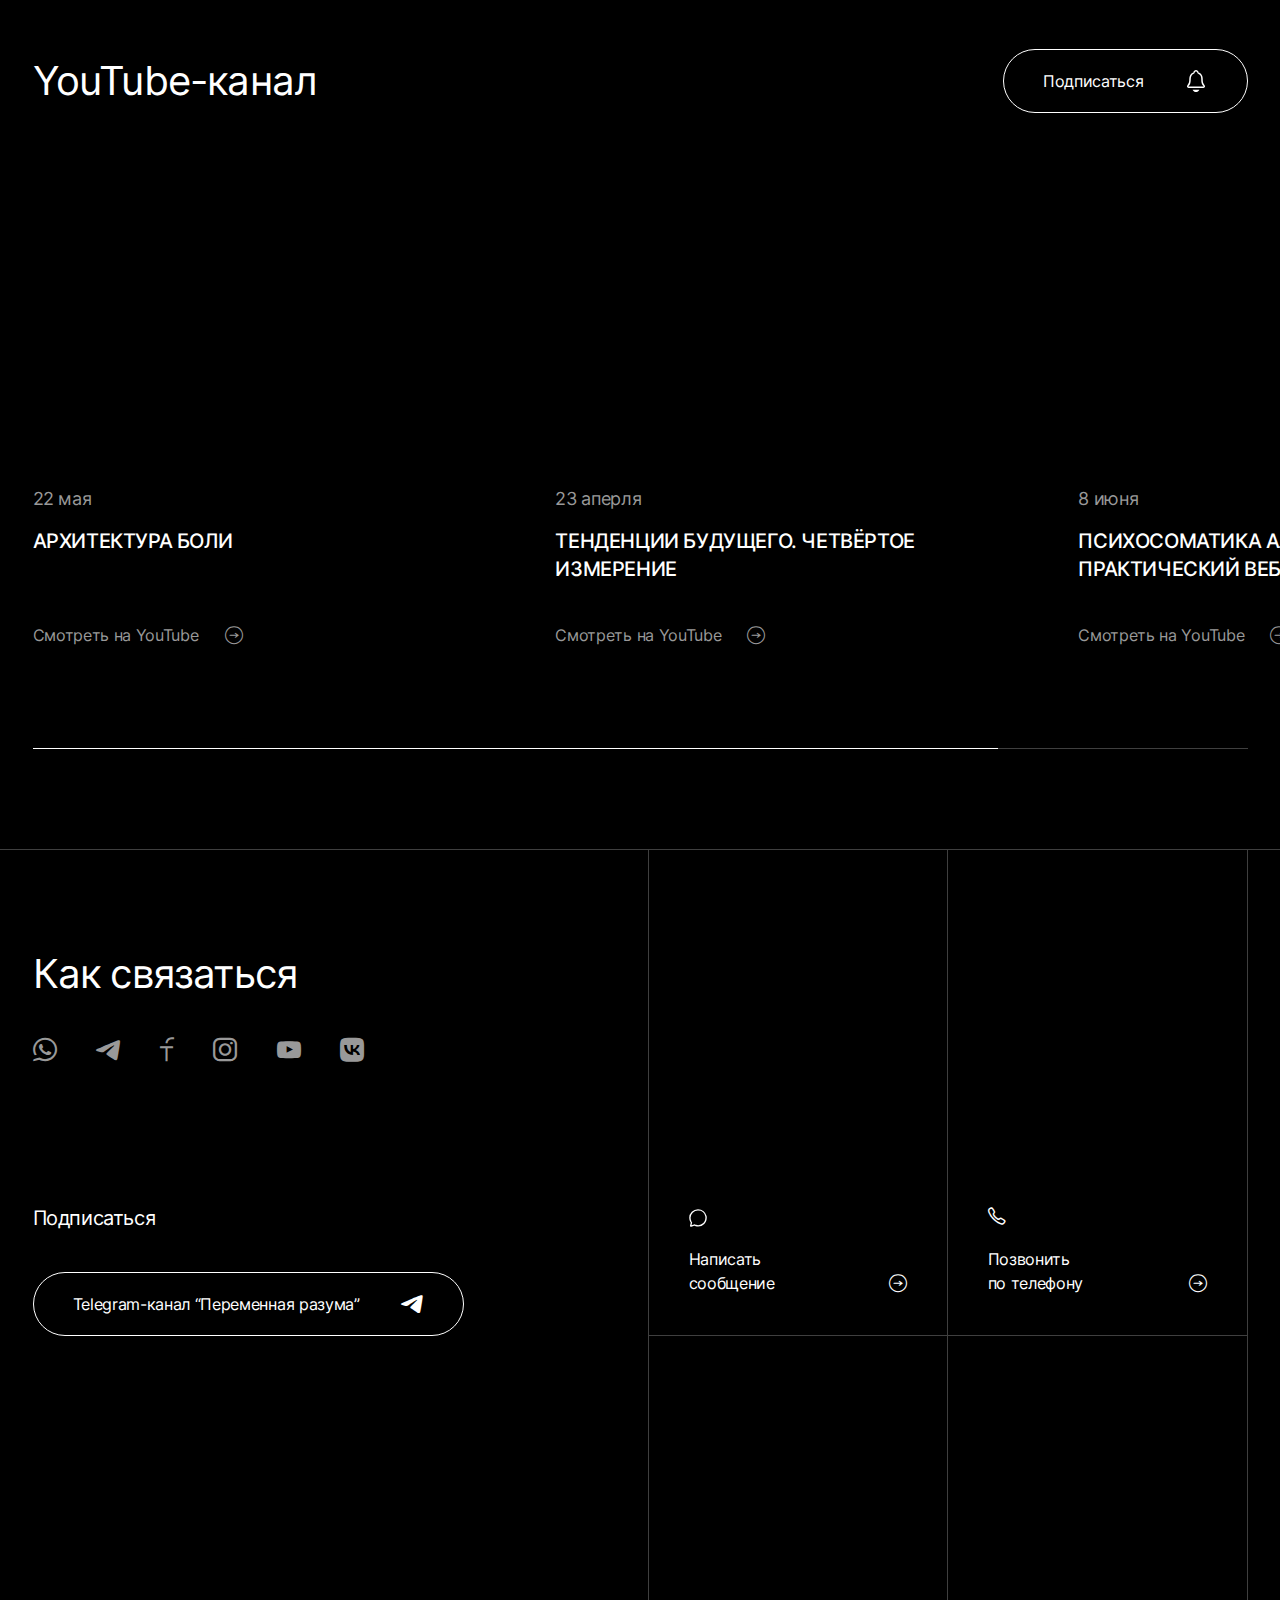
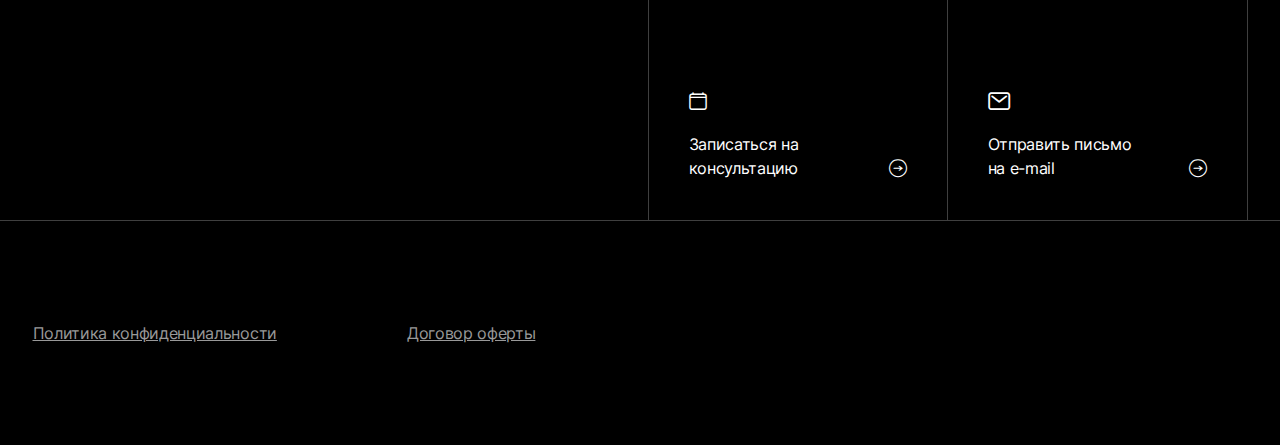
==== commit 3745b375: "фвытфвл" ====
--- a/index.html
+++ b/index.html
@@ -269,6 +269,36 @@
                                                         Родовой канал
                                                     </span>
                                                 </li>
+                                                <li class="list__item">
+                                                    <span class="list__dot"></span>
+                                                    <span class="list__text">
+                                                        Психосоматика
+                                                    </span>
+                                                </li>
+                                                <li class="list__item">
+                                                    <span class="list__dot"></span>
+                                                    <span class="list__text">
+                                                        Управление сознанием
+                                                    </span>
+                                                </li>
+                                                <li class="list__item">
+                                                    <span class="list__dot"></span>
+                                                    <span class="list__text">
+                                                        Опыт души и прошлые воплощения
+                                                    </span>
+                                                </li>
+                                                <li class="list__item">
+                                                    <span class="list__dot"></span>
+                                                    <span class="list__text">
+                                                        Футурология
+                                                    </span>
+                                                </li>
+                                                <li class="list__item">
+                                                    <span class="list__dot"></span>
+                                                    <span class="list__text">
+                                                        Квантовый подход
+                                                    </span>
+                                                </li>
                                             </ul>
                                         </div>
                                         <div class="about__item-gif">
@@ -296,6 +326,24 @@
                                                     <span class="list__dot"></span>
                                                     <span class="list__text">
                                                         Гипнолог
+                                                    </span>
+                                                </li>
+                                                <li class="list__item">
+                                                    <span class="list__dot"></span>
+                                                    <span class="list__text">
+                                                        Тренер
+                                                    </span>
+                                                </li>
+                                                <li class="list__item">
+                                                    <span class="list__dot"></span>
+                                                    <span class="list__text">
+                                                        Теле и радио ведущий
+                                                    </span>
+                                                </li>
+                                                <li class="list__item">
+                                                    <span class="list__dot"></span>
+                                                    <span class="list__text">
+                                                        Автор книги по психосоматике
                                                     </span>
                                                 </li>
                                             </ul>
@@ -323,7 +371,6 @@
                                                     <span class="list__dot"></span>
                                                     <span class="list__text">
                                                         Психосоматическими
-                                                        <!-- <span class="_no-wrap">и соматопсихическими проблемами</span> -->
                                                         <span class="_no-wrap">и соматопсихическими</span> проблемами
                                                     </span>
                                                 </li>
@@ -338,7 +385,7 @@
                                     </div>
                                 </div>
                             </div>
-                            <div class="about__column  about__column_right-tablet">
+                            <div class="about__column about__column_right-tablet">
                                 <div class="about__image">
                                     <div class="about__image-body _ibg">
                                         <img src="img/home/about2.jpg" alt="">
@@ -678,47 +725,97 @@
 					<div class="gallery-popup__wrapper swiper-wrapper">
 						<div class="gallery-popup__slide swiper-slide">
 							<div class="gallery-popup__image">
-								<img src="img/documents/01.png" alt="">
-							</div>
-						</div>
-						<div class="gallery-popup__slide swiper-slide">
-							<div class="gallery-popup__image">
-								<img src="img/documents/02.jpg" alt="">
-							</div>
-						</div>
-						<div class="gallery-popup__slide swiper-slide">
-							<div class="gallery-popup__image">
-								<img src="img/documents/03.jpg" alt="">
-							</div>
-						</div>
-						<div class="gallery-popup__slide swiper-slide">
-							<div class="gallery-popup__image">
-								<img src="img/documents/04.jpg" alt="">
-							</div>
-						</div>
-						<div class="gallery-popup__slide swiper-slide">
-							<div class="gallery-popup__image">
-								<img src="img/documents/05.jpg" alt="">
-							</div>
-						</div>
-						<div class="gallery-popup__slide swiper-slide">
-							<div class="gallery-popup__image">
-								<img src="img/documents/07.jpg" alt="">
-							</div>
-						</div>
-						<div class="gallery-popup__slide swiper-slide">
-							<div class="gallery-popup__image">
-								<img src="img/documents/08.jpg" alt="">
-							</div>
-						</div>
-						<div class="gallery-popup__slide swiper-slide">
-							<div class="gallery-popup__image">
-								<img src="img/documents/09.jpg" alt="">
-							</div>
-						</div>
-						<div class="gallery-popup__slide swiper-slide">
-							<div class="gallery-popup__image">
-								<img src="img/documents/10.jpg" alt="">
+								<img src="img/documents/image1.jpg" alt="">
+							</div>
+						</div>
+						<div class="gallery-popup__slide swiper-slide">
+							<div class="gallery-popup__image">
+								<img src="img/documents/image2.jpg" alt="">
+							</div>
+						</div>
+						<div class="gallery-popup__slide swiper-slide">
+							<div class="gallery-popup__image">
+								<img src="img/documents/image3.jpg" alt="">
+							</div>
+						</div>
+						<div class="gallery-popup__slide swiper-slide">
+							<div class="gallery-popup__image">
+								<img src="img/documents/image4.jpg" alt="">
+							</div>
+						</div>
+						<div class="gallery-popup__slide swiper-slide">
+							<div class="gallery-popup__image">
+								<img src="img/documents/image5.jpg" alt="">
+							</div>
+						</div>
+						<div class="gallery-popup__slide swiper-slide">
+							<div class="gallery-popup__image">
+								<img src="img/documents/image6.jpg" alt="">
+							</div>
+						</div>
+						<div class="gallery-popup__slide swiper-slide">
+							<div class="gallery-popup__image">
+								<img src="img/documents/image7.jpg" alt="">
+							</div>
+						</div>
+						<div class="gallery-popup__slide swiper-slide">
+							<div class="gallery-popup__image">
+								<img src="img/documents/image8.jpg" alt="">
+							</div>
+						</div>
+						<div class="gallery-popup__slide swiper-slide">
+							<div class="gallery-popup__image">
+								<img src="img/documents/image9.jpg" alt="">
+							</div>
+						</div>
+						<div class="gallery-popup__slide swiper-slide">
+							<div class="gallery-popup__image">
+								<img src="img/documents/image10.jpg" alt="">
+							</div>
+						</div>
+						<div class="gallery-popup__slide swiper-slide">
+							<div class="gallery-popup__image">
+								<img src="img/documents/image11.jpg" alt="">
+							</div>
+						</div>
+						<div class="gallery-popup__slide swiper-slide">
+							<div class="gallery-popup__image">
+								<img src="img/documents/image12.jpg" alt="">
+							</div>
+						</div>
+						<div class="gallery-popup__slide swiper-slide">
+							<div class="gallery-popup__image">
+								<img src="img/documents/image13.jpg" alt="">
+							</div>
+						</div>
+						<div class="gallery-popup__slide swiper-slide">
+							<div class="gallery-popup__image">
+								<img src="img/documents/image14.jpg" alt="">
+							</div>
+						</div>
+						<div class="gallery-popup__slide swiper-slide">
+							<div class="gallery-popup__image">
+								<img src="img/documents/image15.jpg" alt="">
+							</div>
+						</div>
+						<div class="gallery-popup__slide swiper-slide">
+							<div class="gallery-popup__image">
+								<img src="img/documents/image16.jpg" alt="">
+							</div>
+						</div>
+						<div class="gallery-popup__slide swiper-slide">
+							<div class="gallery-popup__image">
+								<img src="img/documents/image17.jpg" alt="">
+							</div>
+						</div>
+						<div class="gallery-popup__slide swiper-slide">
+							<div class="gallery-popup__image">
+								<img src="img/documents/image18.jpg" alt="">
+							</div>
+						</div>
+						<div class="gallery-popup__slide swiper-slide">
+							<div class="gallery-popup__image">
+								<img src="img/documents/image19.jpg" alt="">
 							</div>
 						</div>
 					</div>
--- a/css/style.min.css
+++ b/css/style.min.css
@@ -618,7 +618,7 @@
 }
 
 ._gradient-color2 {
-  background: linear-gradient(90deg, #E2608A 0%, #61C2E3 100%);
+  background: linear-gradient(90deg, #e2608a 0%, #61c2e3 100%);
   -webkit-background-clip: text;
   -webkit-text-fill-color: transparent;
   color: #fff;
@@ -965,6 +965,10 @@
   font-size: 1rem;
   line-height: 150%;
   color: #999999;
+}
+
+._lazy {
+  background: url("../img/icons/loading.gif") center/50px no-repeat;
 }
 
 ._ibg {
@@ -2227,6 +2231,14 @@
   line-height: 150%;
   color: #999999;
 }
+@media (any-hover: hover) {
+  .channel__item-watch {
+    transition: all 0.3s ease 0s;
+  }
+  .channel__item-watch:hover {
+    color: #fff;
+  }
+}
 @media (max-width: 29.99875em) {
   .channel__item-watch {
     font-size: 0.875rem;
@@ -2503,6 +2515,9 @@
   flex: 1 1 auto;
   width: 100%;
   margin: 0px 0px 100px 0px;
+}
+.accompaniment .columns-format__items {
+  margin: 0px 0px 60px 0px;
 }
 .columns-format__item {
   position: relative;
